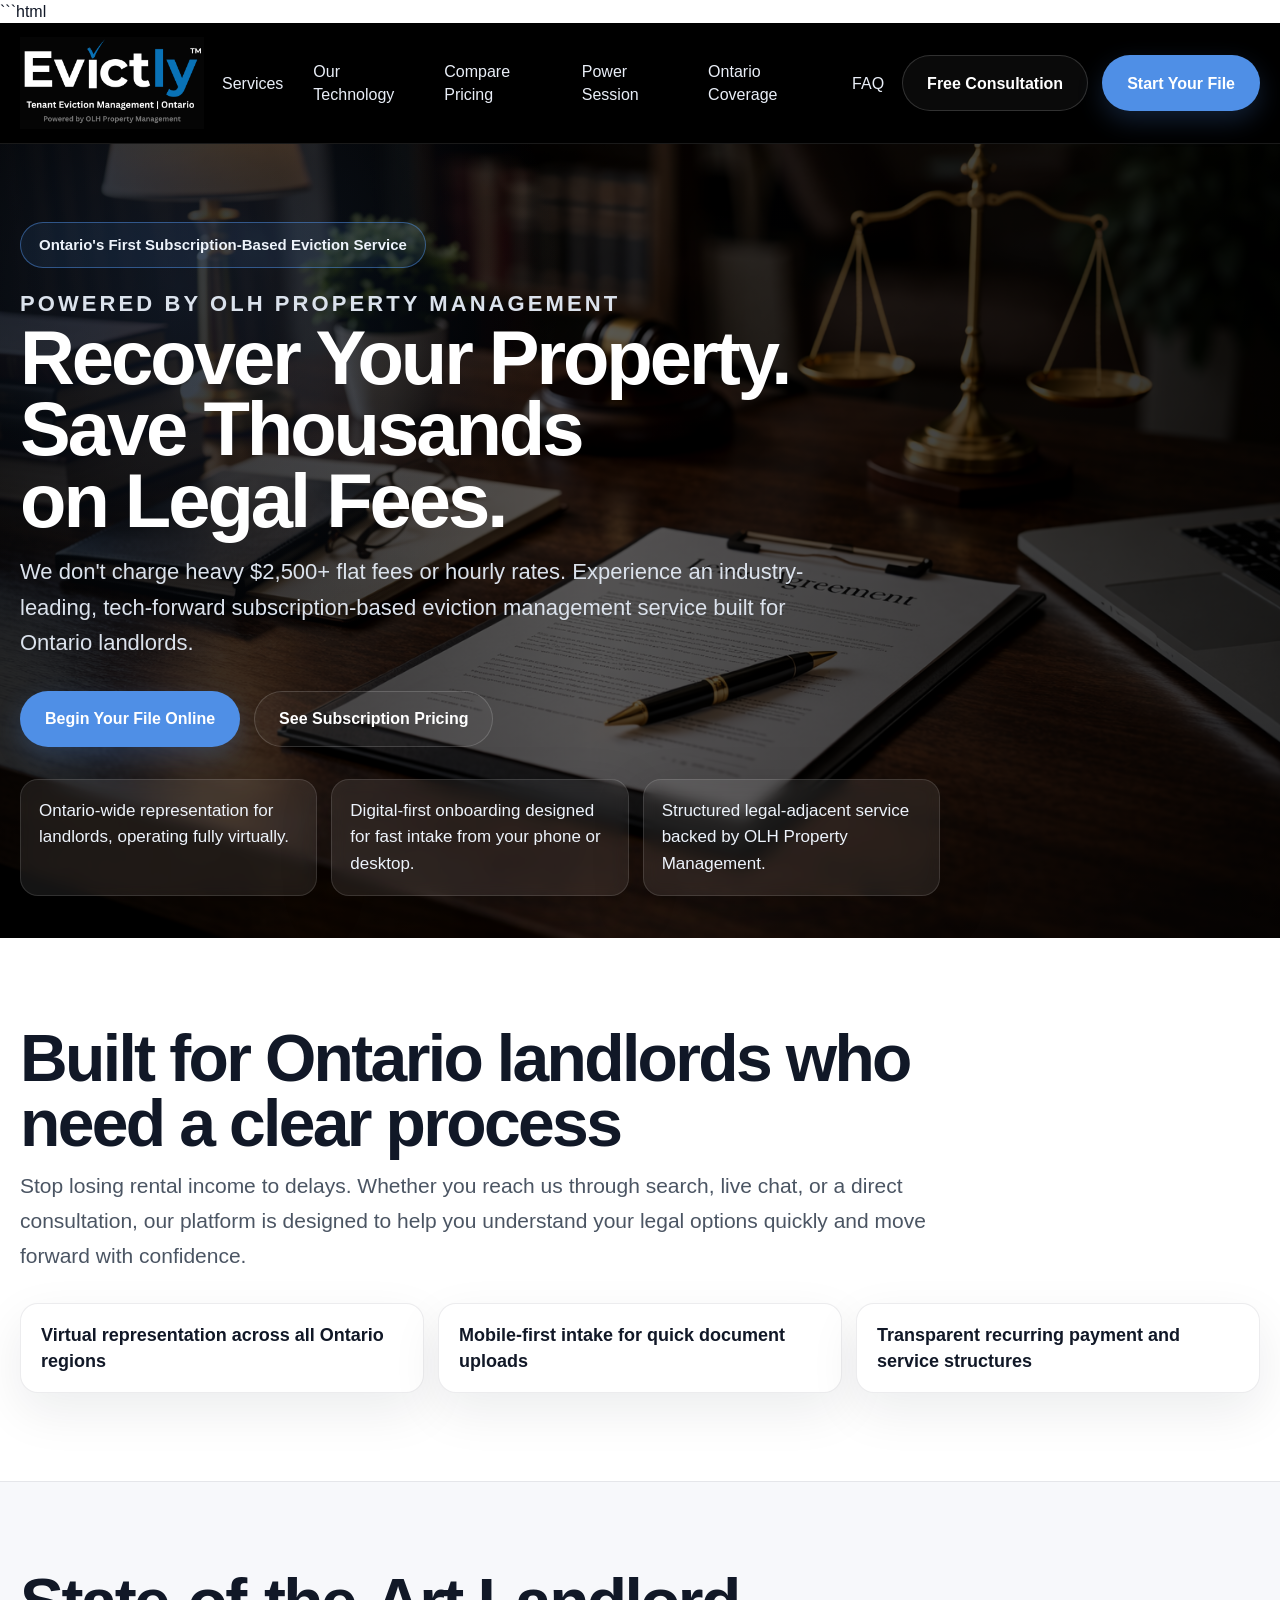
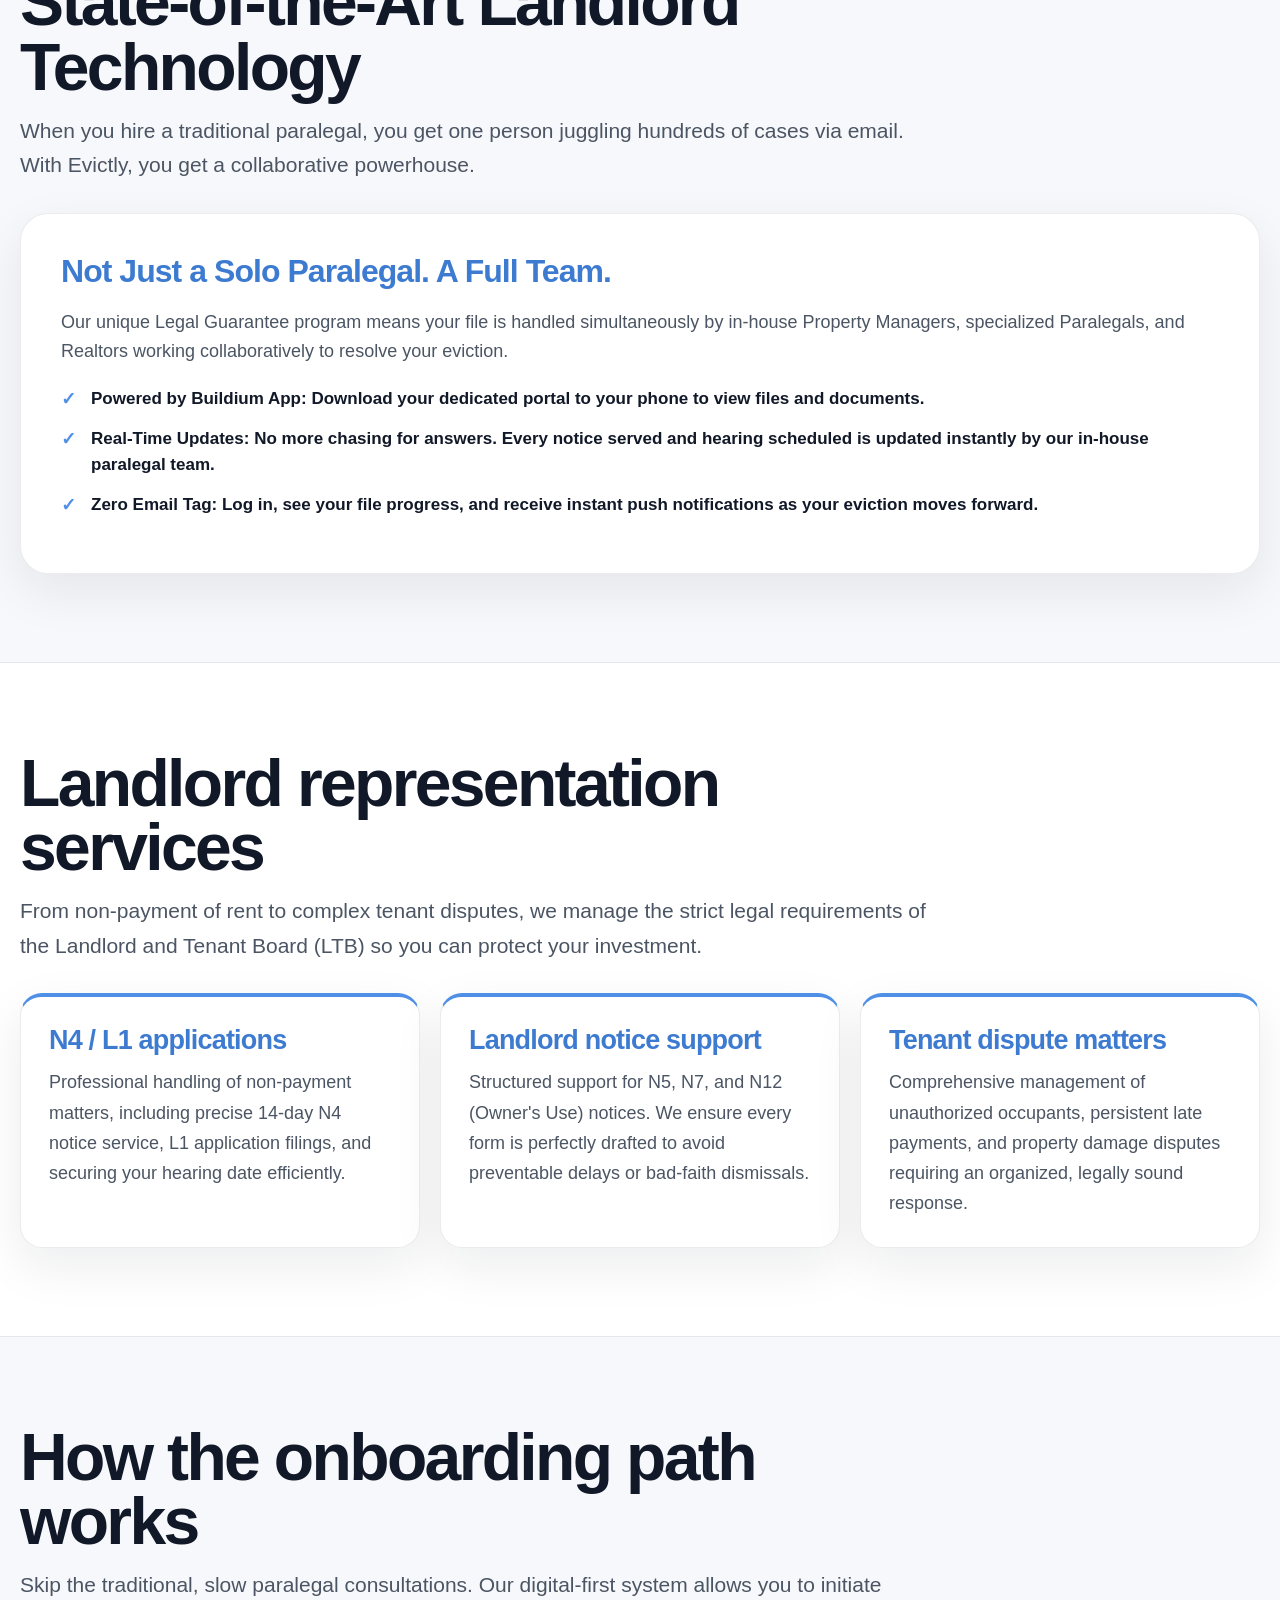
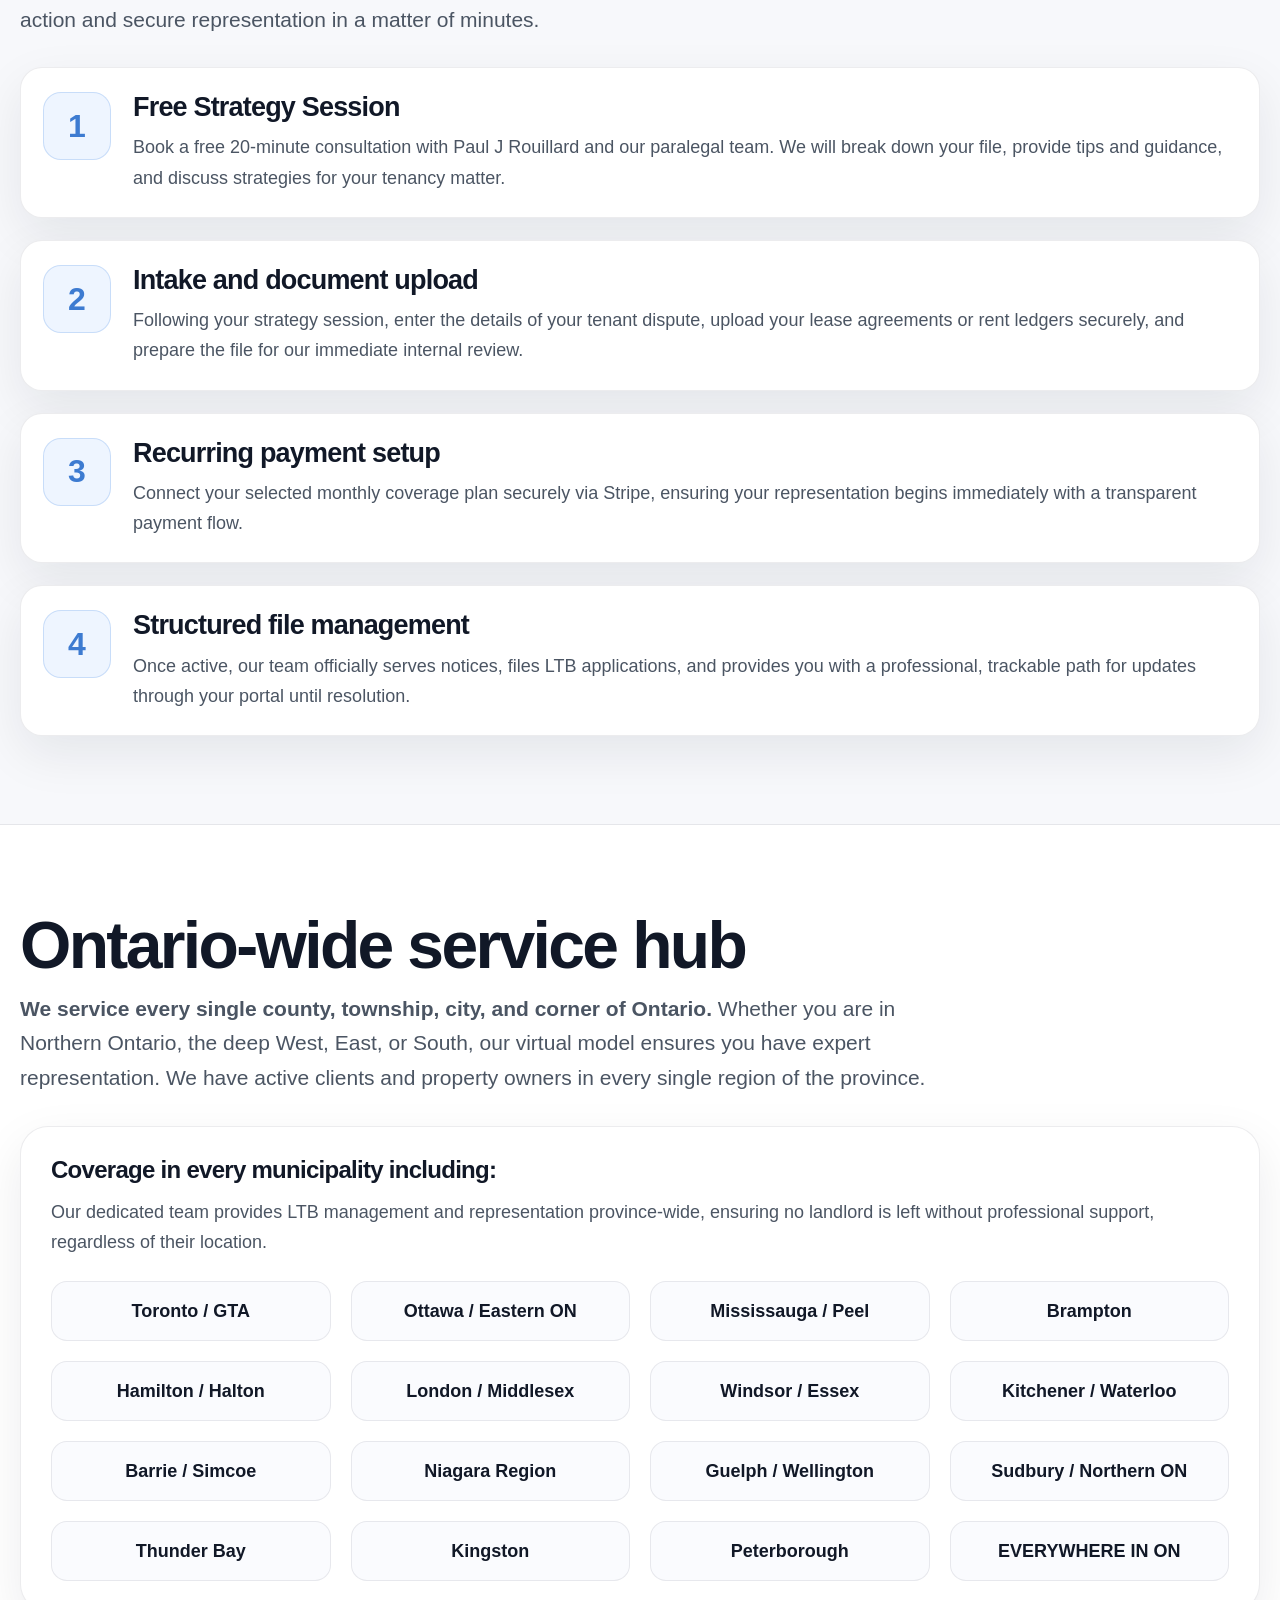
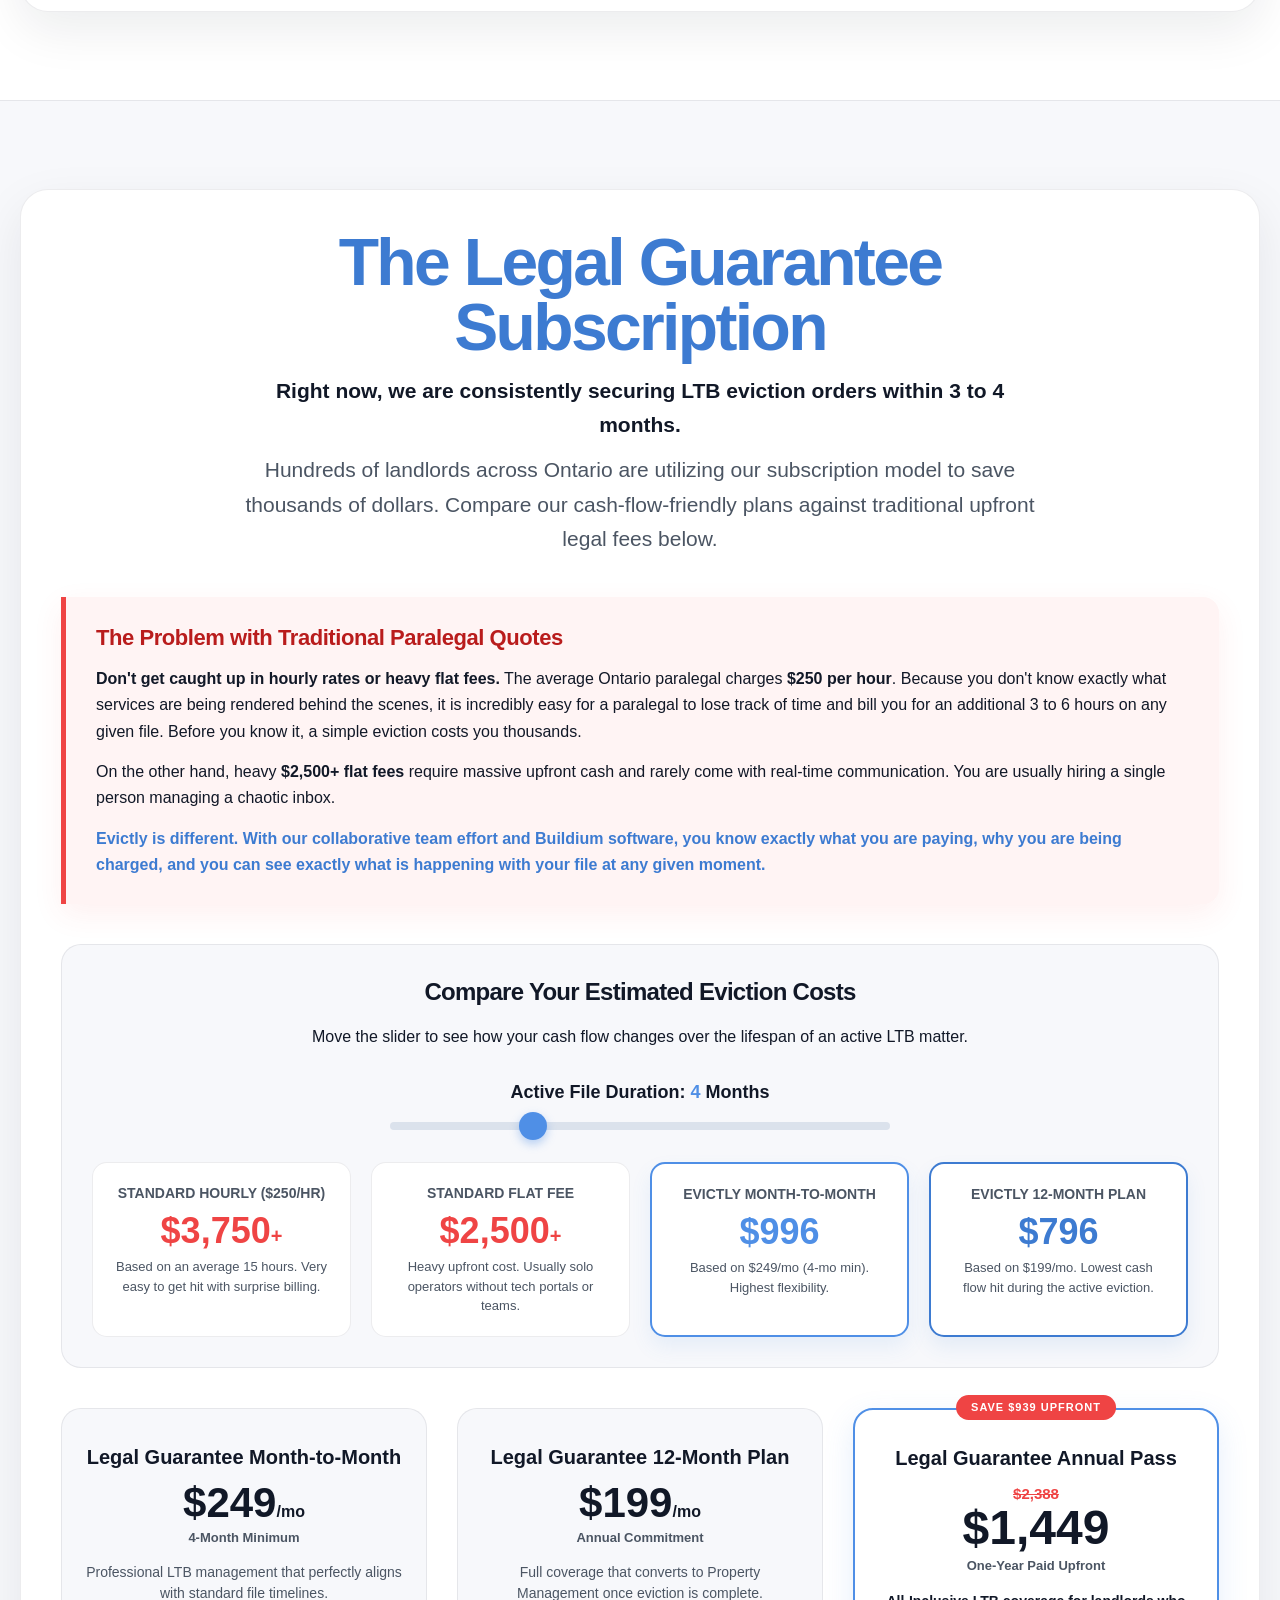
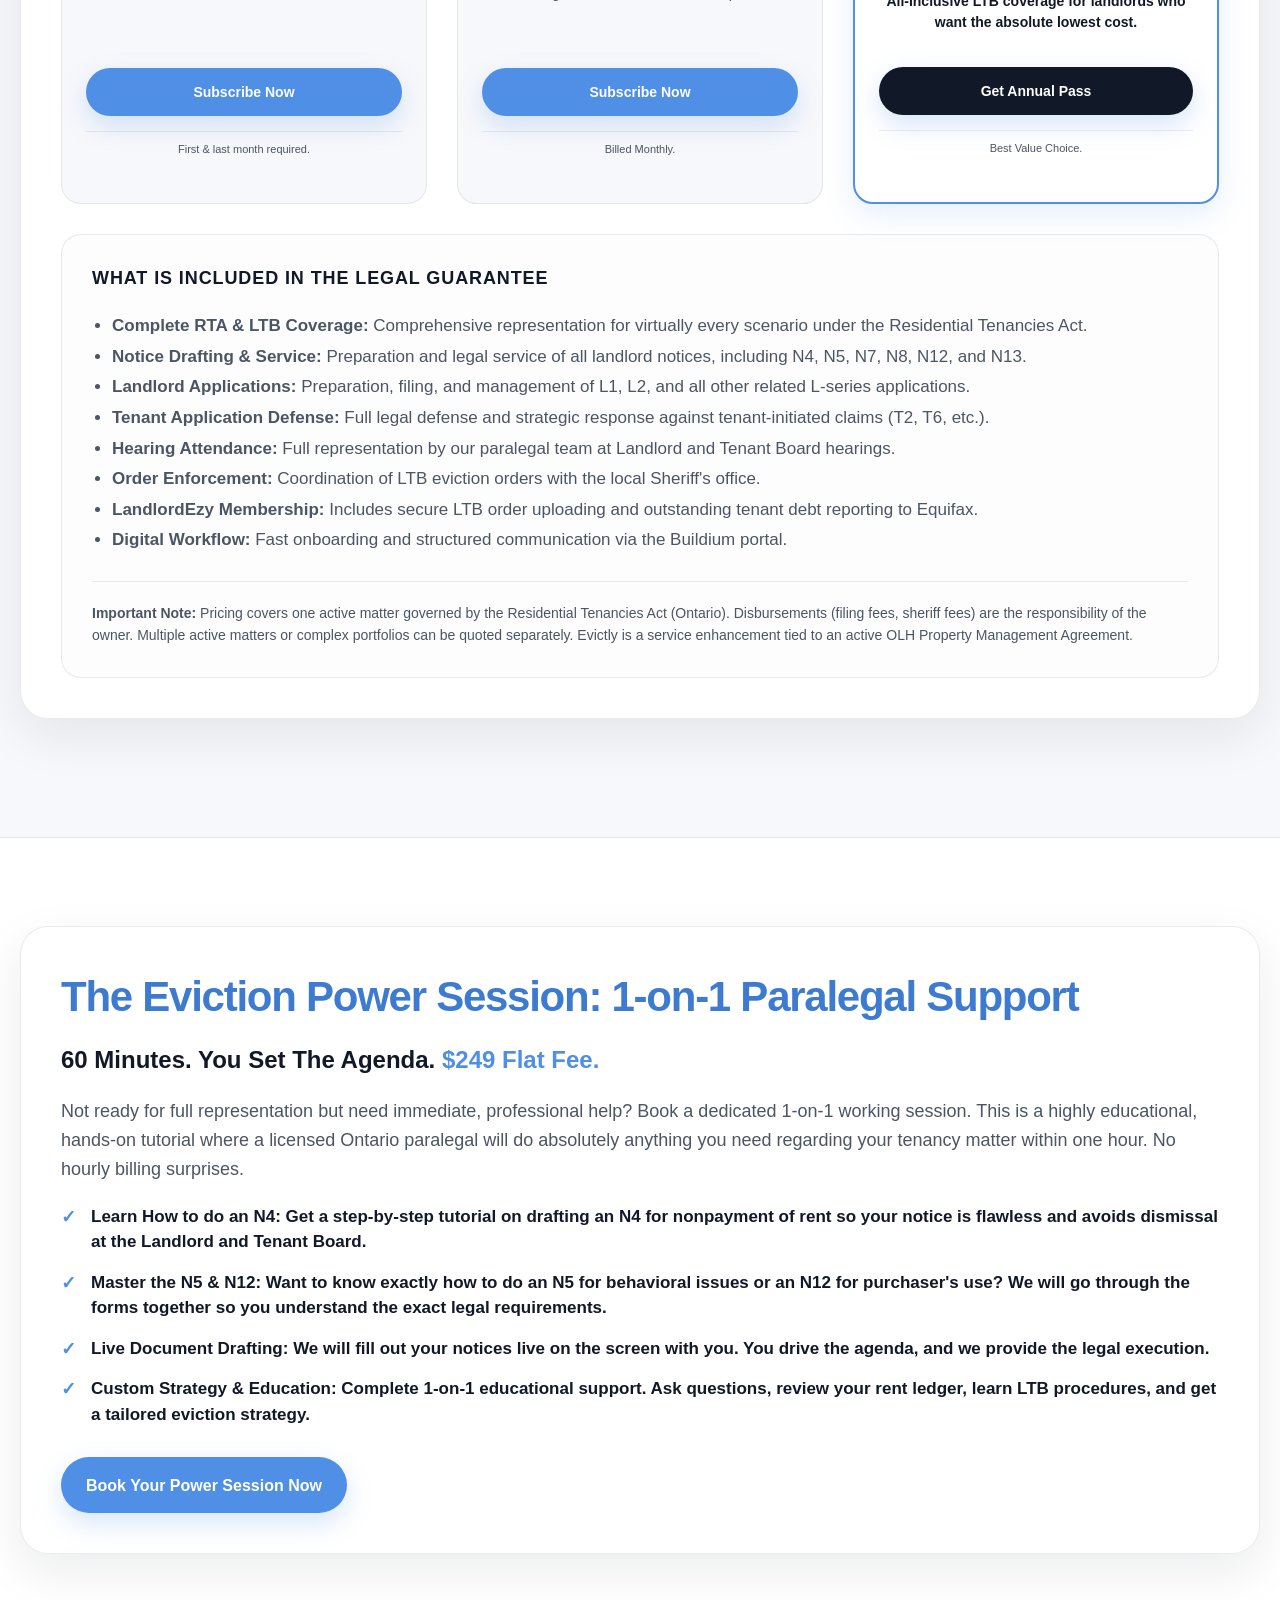
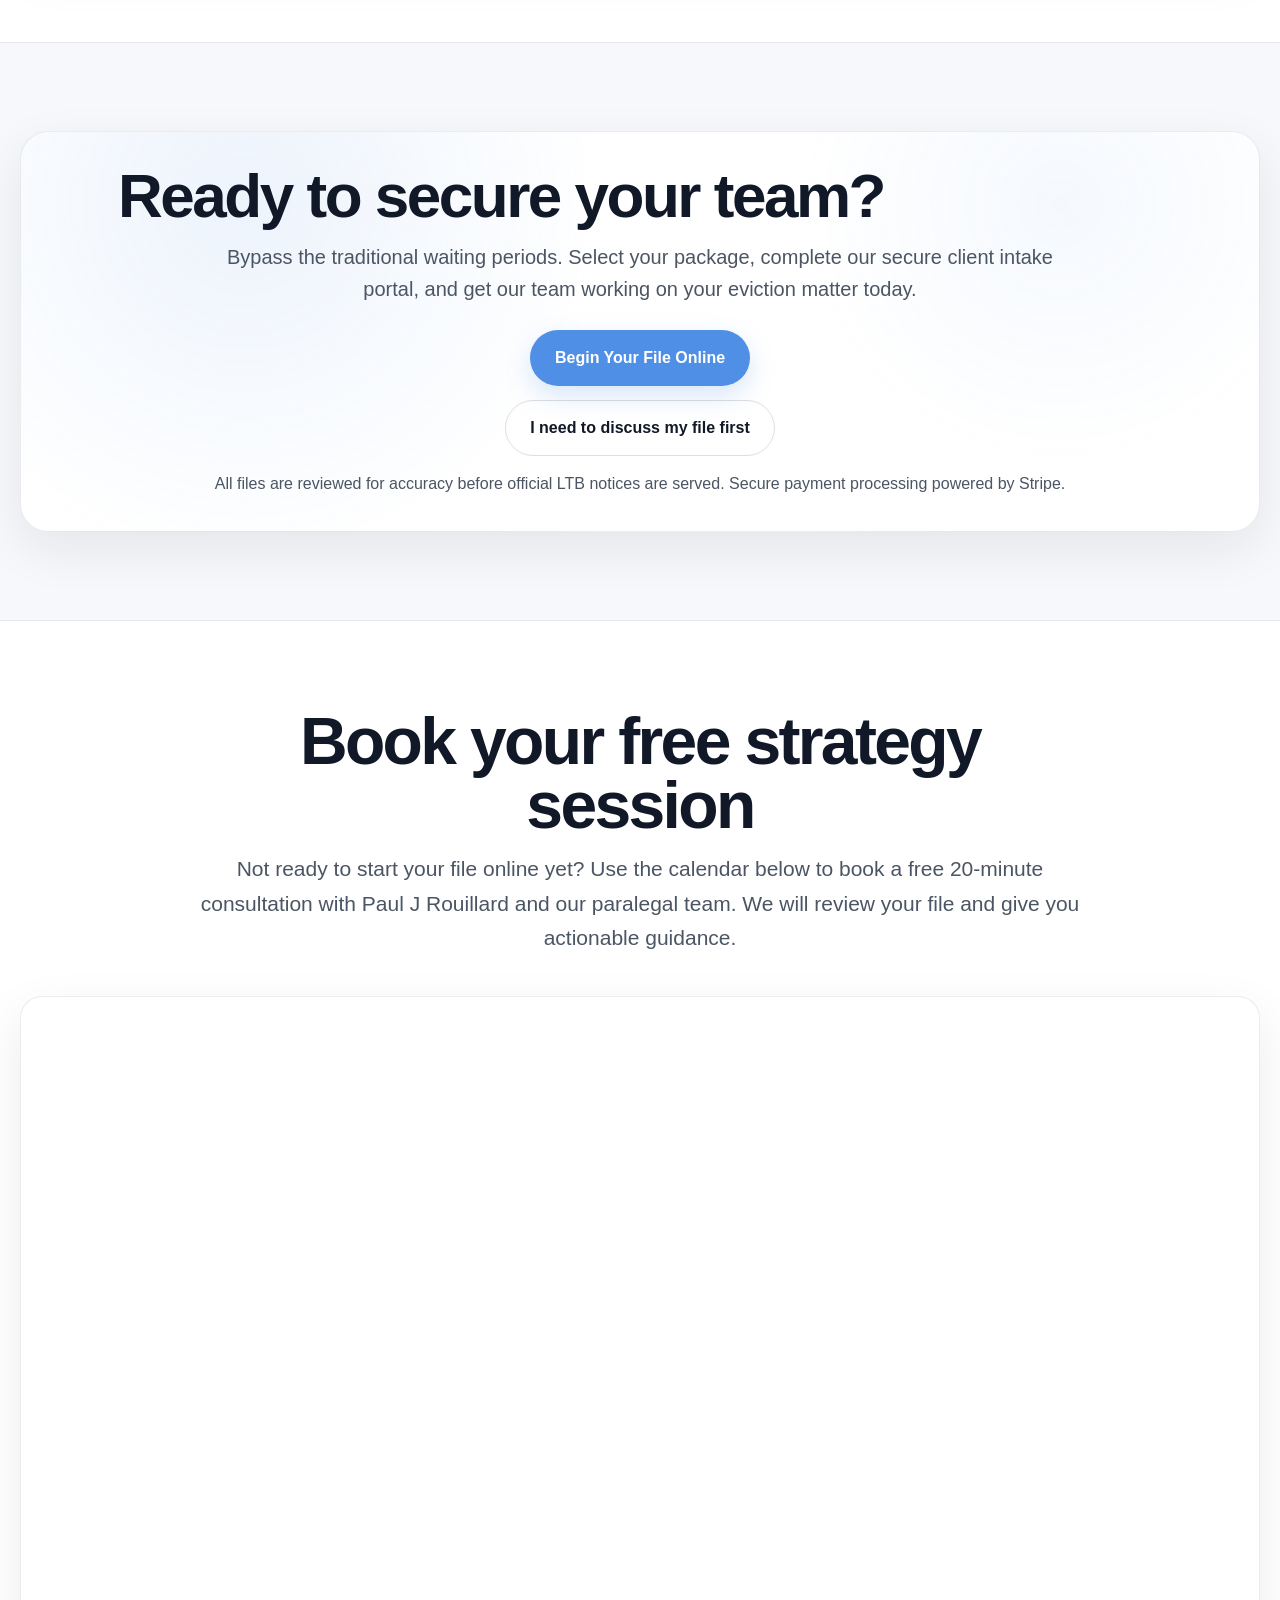
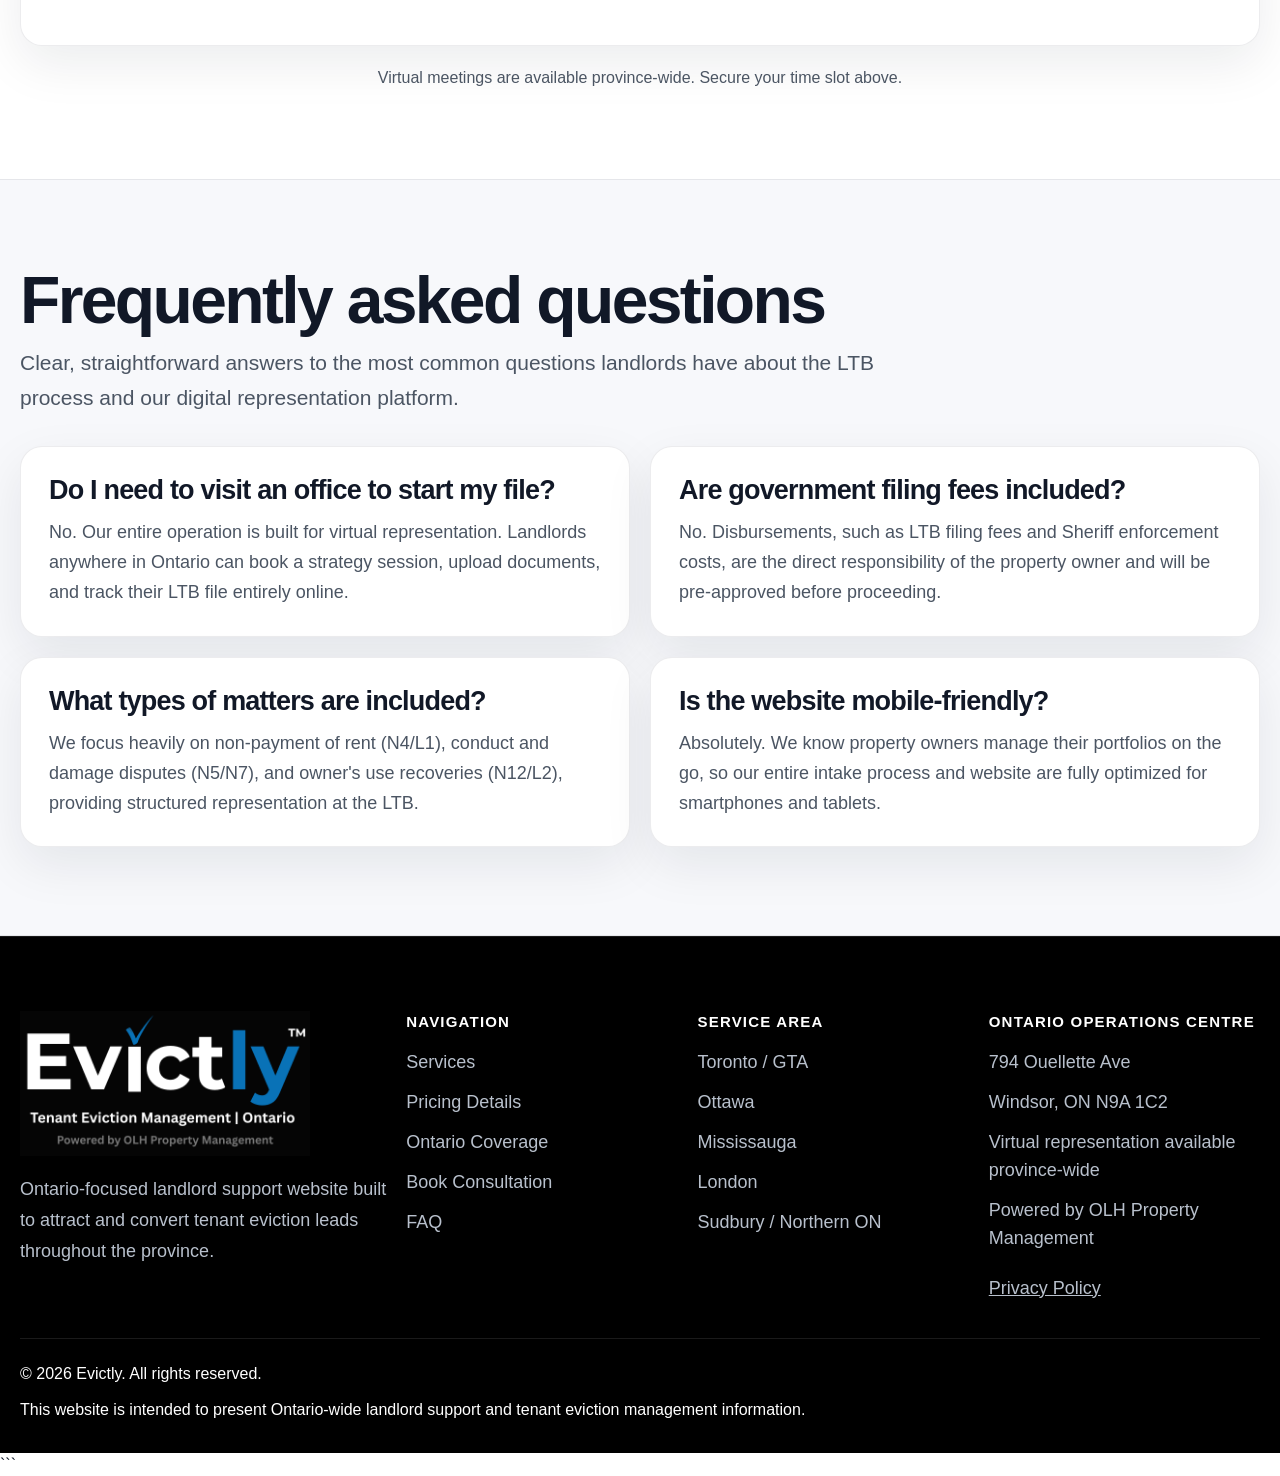
==== index.html @ 35a5b4f1 "home" ====
```html
<!DOCTYPE html>
<html lang="en-CA">
<head>
  <meta charset="UTF-8" />
  <meta name="viewport" content="width=device-width, initial-scale=1.0" />
  <title>Evictly - Ontario's First Subscription-Based Eviction Service</title>
  <meta name="description" content="Professional Ontario-wide landlord support for tenant evictions. Experience the industry's first subscription-based eviction management service and 1-on-1 paralegal tutorials." />
  <meta name="keywords" content="how to do an N4, how to do an N5, how to do an N12, nonpayment of rent, LTB form tutorial, paralegal education, Ontario tenant eviction management, landlord support, N4 notice, Landlord and Tenant Board" />
  <meta name="robots" content="index, follow" />
  <meta name="author" content="Evictly" />
  <meta name="theme-color" content="#050505" />
  <meta name="format-detection" content="telephone=no" />

  <link rel="canonical" href="https://evictly.ca/" />
  <link rel="icon" type="image/png" href="images/evictly-tenant-eviction-services-ontario-logo.png" />

  <meta property="og:title" content="Evictly - Tenant Eviction Services Across Ontario" />
  <meta property="og:description" content="Structured tenant eviction management, LTB form tutorials, and landlord support across Ontario." />
  <meta property="og:type" content="website" />
  <meta property="og:url" content="https://evictly.ca/" />
  <meta property="og:image" content="https://evictly.ca/images/ontario-tenant-eviction-consultation.png" />

  <style>
    /* =======================================================
       ROOT VARIABLES
    ======================================================= */
    :root {
      --black: #050505;
      --black-soft: #0b0f15;
      --white: #ffffff;
      --white-soft: #f7f8fb;
      --white-card: #ffffff;
      --text-dark: #111827;
      --text-med: #4b5563;
      --text-light: #b8c0cc;
      --line-light: rgba(17, 24, 39, 0.08);
      --line-dark: rgba(255, 255, 255, 0.10);
      --line-dark-strong: rgba(255, 255, 255, 0.16);
      --blue: #4f8fe6;
      --blue-dark: #3d7bd1;
      --blue-soft: #eef5ff;
      --max-width: 1240px;
      --radius: 22px;
      --shadow-soft: 0 18px 50px rgba(17, 24, 39, 0.08);
      --shadow-hero: 0 18px 50px rgba(0, 0, 0, 0.24);
    }

    /* =======================================================
       RESET / GLOBAL
    ======================================================= */
    * { box-sizing: border-box; }
    html { scroll-behavior: smooth; }
    body {
      margin: 0; background: var(--white); color: var(--text-dark);
      font-family: -apple-system, BlinkMacSystemFont, "Segoe UI", Roboto, Helvetica, Arial, sans-serif;
      line-height: 1.45; -webkit-font-smoothing: antialiased; text-rendering: optimizeLegibility;
    }
    img { display: block; max-width: 100%; }
    a { color: inherit; text-decoration: none; }
    button, input, textarea, select { font: inherit; }

    .container { width: min(100% - 32px, var(--max-width)); margin: 0 auto; }
    .section { padding: 88px 0; }
    .section-light { background: var(--white); }
    .section-soft {
      background: var(--white-soft);
      border-top: 1px solid var(--line-light);
      border-bottom: 1px solid var(--line-light);
    }

    .section-heading { max-width: 920px; margin-bottom: 30px; }
    .section-heading h2 {
      margin: 0 0 14px; color: var(--text-dark);
      font-size: clamp(36px, 5.2vw, 66px); line-height: 0.98; letter-spacing: -0.04em;
    }
    .section-heading p {
      margin: 0; color: var(--text-med);
      font-size: clamp(18px, 2.2vw, 21px); line-height: 1.65;
    }

    /* =======================================================
       BUTTONS
    ======================================================= */
    .btn {
      display: inline-flex; align-items: center; justify-content: center;
      min-height: 56px; padding: 0 24px; border-radius: 999px; border: 1px solid transparent;
      font-size: 16px; font-weight: 800; cursor: pointer; transition: 0.2s ease;
      white-space: nowrap; text-align: center;
    }
    .btn:hover { transform: translateY(-1px); }
    .btn-primary { background: var(--blue); color: var(--white); box-shadow: 0 10px 26px rgba(79, 143, 230, 0.22); }
    .btn-primary:hover { background: var(--blue-dark); }
    .btn-secondary { background: transparent; border-color: rgba(17, 24, 39, 0.14); color: var(--text-dark); }
    .btn-secondary:hover { background: rgba(17, 24, 39, 0.03); border-color: rgba(17, 24, 39, 0.22); }
    .btn-secondary-dark { background: rgba(255, 255, 255, 0.04); border-color: var(--line-dark-strong); color: var(--white); }
    .btn-secondary-dark:hover { background: rgba(255, 255, 255, 0.08); border-color: rgba(255, 255, 255, 0.25); }

    /* =======================================================
       HEADER
    ======================================================= */
    .site-header {
      position: sticky; top: 0; z-index: 1000;
      background: #000000; border-bottom: 1px solid var(--line-dark);
    }
    .header-inner { min-height: 120px; display: flex; align-items: center; justify-content: space-between; gap: 18px; }
    .brand { display: flex; align-items: center; flex-shrink: 0; min-width: 0; }
    .brand img { width: auto; height: 92px; object-fit: contain; }
    .desktop-nav { display: none; align-items: center; gap: 30px; }
    .desktop-nav a { color: #e9eef7; font-size: 16px; font-weight: 500; transition: color 0.2s ease; }
    .desktop-nav a:hover { color: var(--blue); }
    .header-actions { display: none; align-items: center; gap: 14px; flex-shrink: 0; }
    .menu-toggle {
      appearance: none; width: 48px; height: 48px; border-radius: 14px;
      border: 1px solid var(--line-dark-strong); background: transparent; color: var(--white);
      font-size: 24px; display: inline-flex; align-items: center; justify-content: center;
      cursor: pointer; flex-shrink: 0;
    }
    .mobile-menu { display: none; padding: 0 0 18px; border-top: 1px solid var(--line-dark); }
    .mobile-menu.open { display: block; }
    .mobile-links { display: grid; gap: 6px; padding-top: 16px; }
    .mobile-links a { padding: 10px 2px; color: var(--text-light); font-size: 16px; }
    .mobile-actions { display: grid; gap: 12px; margin-top: 14px; }

    /* =======================================================
       HERO SECTION
    ======================================================= */
    .hero {
      position: relative; min-height: calc(88svh - 120px); display: flex; align-items: center;
      background:
        linear-gradient(90deg, rgba(0,0,0,0.85) 0%, rgba(0,0,0,0.65) 46%, rgba(0,0,0,0.80) 100%),
        url("images/ontario-tenant-eviction-consultation.png") center center / cover no-repeat;
      overflow: hidden;
    }
    .hero::before {
      content: ""; position: absolute; inset: 0;
      background: radial-gradient(circle at 14% 18%, rgba(79, 143, 230, 0.14), transparent 30%);
      pointer-events: none;
    }
    .hero-inner { position: relative; z-index: 2; width: 100%; padding: 78px 0 42px; }
    .hero-copy { max-width: 920px; }
    .hero-kicker {
      display: inline-flex; align-items: center; min-height: 46px; padding: 0 18px; border-radius: 999px;
      border: 1px solid rgba(79, 143, 230, 0.5); background: rgba(79, 143, 230, 0.1); color: #edf3fb;
      font-size: 15px; font-weight: 700; margin-bottom: 18px;
    }
    .hero-powered { margin: 0 0 16px; color: #8db9ff; font-size: 14px; font-weight: 800; text-transform: uppercase; letter-spacing: 0.14em; }
    .hero h1 { margin: 0 0 18px; max-width: 900px; color: var(--white); font-size: clamp(40px, 6.5vw, 76px); line-height: 0.94; letter-spacing: -0.04em; text-wrap: balance; }
    .hero p { margin: 0; max-width: 790px; color: #dbe2ec; font-size: clamp(19px, 2.3vw, 22px); line-height: 1.62; }
    .hero-actions { display: flex; flex-direction: row; flex-wrap: wrap; gap: 14px; margin-top: 30px; max-width: 600px; }
    .hero-highlights { display: grid; gap: 14px; margin-top: 32px; }
    .hero-highlight {
      background: rgba(255,255,255,0.08); border: 1px solid rgba(255,255,255,0.12);
      border-radius: 18px; padding: 18px; color: #edf3fb; font-size: 17px; line-height: 1.55;
      backdrop-filter: blur(8px); box-shadow: var(--shadow-hero);
    }

    /* =======================================================
       TRUST STRIP & GENERIC GRIDS
    ======================================================= */
    .trust-strip { display: grid; gap: 14px; margin-top: 10px; }
    .trust-item {
      background: var(--white-card); border: 1px solid var(--line-light); border-radius: 18px;
      padding: 18px 20px; color: var(--text-dark); font-weight: 700; font-size: 18px; box-shadow: var(--shadow-soft);
    }
    .grid-3, .grid-2, .faq-grid, .footer-grid, .coverage-grid { display: grid; gap: 20px; }
    .card {
      background: var(--white-card); border: 1px solid var(--line-light);
      border-radius: var(--radius); padding: 28px; box-shadow: var(--shadow-soft);
    }
    .card h3 { margin: 0 0 12px; color: var(--text-dark); font-size: clamp(24px, 3vw, 27px); line-height: 1.12; letter-spacing: -0.03em; }
    .card p { margin: 0; color: var(--text-med); font-size: 18px; line-height: 1.68; }
    .card-accent { border-top: 4px solid var(--blue); }
    .service-card h3 { color: var(--blue-dark); }

    /* =======================================================
       TECH & TEAM SECTION
    ======================================================= */
    .tech-box { background: var(--white-card); border: 1px solid var(--line-light); border-radius: 28px; padding: 40px; display: flex; gap: 40px; align-items: center; box-shadow: var(--shadow-soft); margin-top: 30px;}
    .tech-content { flex: 1; }
    .tech-content h3 { font-size: 32px; margin-top: 0; margin-bottom: 15px; color: var(--blue-dark); letter-spacing: -0.03em; line-height: 1.12;}
    .tech-content p { font-size: 18px; color: var(--text-med); line-height: 1.6; margin-bottom: 20px;}
    .tech-list { list-style: none; padding: 0; margin: 0; }
    .tech-list li { position: relative; padding-left: 30px; margin-bottom: 15px; font-size: 17px; color: var(--text-dark); font-weight: 600; line-height: 1.5;}
    .tech-list li::before { content: '✓'; position: absolute; left: 0; top: 0; color: var(--blue); font-weight: 900; font-size: 18px;}

    /* =======================================================
       PROCESS STEPS
    ======================================================= */
    .steps { display: grid; gap: 22px; }
    .step {
      display: grid; grid-template-columns: 72px 1fr; gap: 18px; align-items: start;
      padding: 24px 22px; border-radius: 22px; background: var(--white-card);
      border: 1px solid var(--line-light); box-shadow: var(--shadow-soft);
    }
    .step-num {
      width: 68px; height: 68px; border-radius: 18px; display: flex; align-items: center;
      justify-content: center; font-size: 32px; font-weight: 800; color: var(--blue-dark);
      background: var(--blue-soft); border: 1px solid rgba(79, 143, 230, 0.24);
    }
    .step h3 { margin: 0 0 10px; color: var(--text-dark); font-size: clamp(24px, 3vw, 27px); line-height: 1.12; letter-spacing: -0.03em; }
    .step p { margin: 0; color: var(--text-med); font-size: 18px; line-height: 1.68; }

    /* =======================================================
       COVERAGE SECTION
    ======================================================= */
    .coverage-card {
      background: var(--white-card); border: 1px solid var(--line-light);
      border-radius: 28px; padding: 30px; box-shadow: var(--shadow-soft);
    }
    .coverage-card h3 { margin: 0 0 14px; color: var(--text-dark); font-size: 24px; line-height: 1.1; letter-spacing: -0.03em; }
    .coverage-card p { margin: 0 0 24px; color: var(--text-med); font-size: 18px; line-height: 1.68; }
    .coverage-grid { grid-template-columns: repeat(2, minmax(0, 1fr)); }
    .coverage-chip {
      min-height: 60px; display: flex; align-items: center; justify-content: center;
      text-align: center; border-radius: 16px; border: 1px solid var(--line-light);
      background: #fafbfe; color: var(--text-dark); padding: 12px 14px; font-size: 18px; font-weight: 700;
    }

    /* =======================================================
       PRICING SECTION & SLIDER
    ======================================================= */
    .pricing-container { background: var(--white-card); border: 1px solid var(--line-light); border-radius: 28px; padding: 40px; box-shadow: var(--shadow-soft); margin-bottom: 30px;}
    .pricing-header { text-align: center; margin-bottom: 30px; padding-bottom: 20px;}
    .pricing-header h3 { font-size: 36px; color: var(--blue-dark); margin: 0 0 15px 0; letter-spacing: -0.04em;}
    .pricing-header p { font-size: 18px; color: var(--text-med); margin: 0; max-width: 800px; margin: 0 auto; line-height: 1.65;}
    
    /* ALERT BOX FOR HOURLY WARNING */
    .alert-box { background: #fff4f4; border-left: 5px solid #ef4444; padding: 25px 30px; border-radius: 0 16px 16px 0; margin-bottom: 40px; text-align: left; box-shadow: 0 10px 30px rgba(239, 68, 68, 0.08); }
    .alert-box h4 { margin: 0 0 12px; color: #b91c1c; font-size: 22px; font-weight: 800; letter-spacing: -0.02em; }
    .alert-box p { margin: 0 0 14px; color: #111827; font-size: 16px; line-height: 1.65; }
    .alert-box p:last-child { margin: 0; }

    .calculator-box { background: var(--white-soft); border: 1px solid var(--line-light); border-radius: 20px; padding: 30px; margin-bottom: 40px; text-align: center; }
    .calculator-box h4 { margin: 0 0 10px; font-size: 24px; color: var(--text-dark); letter-spacing: -0.03em;}
    .slider-container { margin: 30px 0; }
    input[type=range] { -webkit-appearance: none; width: 100%; max-width: 500px; background: transparent; }
    input[type=range]::-webkit-slider-thumb { -webkit-appearance: none; height: 28px; width: 28px; border-radius: 50%; background: var(--blue); cursor: pointer; margin-top: -10px; box-shadow: 0 4px 10px rgba(79, 143, 230, 0.4); }
    input[type=range]::-webkit-slider-runnable-track { width: 100%; height: 8px; cursor: pointer; background: #dbe2ec; border-radius: 5px; }
    
    .calc-results { display: grid; grid-template-columns: repeat(auto-fit, minmax(200px, 1fr)); gap: 20px; margin-top: 25px; }
    .calc-card { background: var(--white); border: 1px solid var(--line-light); border-radius: 15px; padding: 20px; }
    .calc-card.highlight { border: 2px solid var(--blue); box-shadow: 0 10px 20px rgba(79, 143, 230, 0.1); }
    .calc-card.highlight-dark { border: 2px solid var(--blue-dark); box-shadow: 0 10px 20px rgba(61, 123, 209, 0.1); }
    .calc-card .title { font-size: 14px; font-weight: 800; text-transform: uppercase; color: var(--text-med); margin-bottom: 10px; }
    .calc-card .price { font-size: 36px; font-weight: 900; color: var(--text-dark); line-height: 1; }
    .calc-card .subtext { font-size: 13px; color: var(--text-med); margin-top: 8px; line-height: 1.5; }

    .pricing-options { display: grid; grid-template-columns: repeat(auto-fit, minmax(300px, 1fr)); gap: 30px; margin-bottom: 30px;}
    .price-box { background: var(--white-soft); border: 1px solid rgba(17, 24, 39, 0.08); border-radius: 20px; padding: 34px 24px; text-align: center; position: relative; display: flex; flex-direction: column; justify-content: space-between;}
    .price-box.featured { border: 2px solid var(--blue); background: var(--white); box-shadow: 0 10px 30px rgba(79, 143, 230, 0.15);}
    .price-badge { position: absolute; top: -15px; left: 50%; transform: translateX(-50%); background: var(--blue); color: white; padding: 5px 15px; border-radius: 20px; font-size: 11px; font-weight: 800; text-transform: uppercase; letter-spacing: 1px; white-space: nowrap;}
    
    .pricing-features { padding: 30px; background: #fdfdfe; border-radius: 20px; border: 1px solid var(--line-light); }
    .pricing-features h4 { margin: 0 0 20px 0; font-size: 18px; color: var(--text-dark); text-transform: uppercase; letter-spacing: 0.05em; }
    .pricing-list { margin: 0; padding-left: 20px; color: var(--text-med); font-size: 17px; line-height: 1.8; }
    .pricing-list li { margin-bottom: 10px; }

    /* =======================================================
       CTA / HUBSPOT EMBED
    ======================================================= */
    .cta-panel {
      background:
        radial-gradient(circle at 18% 18%, rgba(79,143,230,0.10), transparent 34%),
        radial-gradient(circle at 84% 18%, rgba(79,143,230,0.06), transparent 24%),
        var(--white-card);
      border: 1px solid var(--line-light); border-radius: 28px; padding: 34px 30px; box-shadow: var(--shadow-soft);
    }
    .cta-panel h2 { margin: 0 0 14px; max-width: 900px; color: var(--text-dark); font-size: clamp(36px, 5vw, 62px); line-height: 0.98; letter-spacing: -0.04em; }
    .cta-panel p { margin: 0 0 24px; max-width: 860px; color: var(--text-med); font-size: 20px; line-height: 1.62; }
    .cta-actions { display: flex; flex-direction: column; gap: 14px; max-width: 490px; }
    .small-note { margin-top: 16px; color: var(--text-med); font-size: 16px; line-height: 1.55; }
    
    .meetings-iframe-container { width: 100%; min-height: 650px; border-radius: var(--radius); overflow: hidden; background: var(--white); box-shadow: var(--shadow-soft); border: 1px solid var(--line-light); }

    /* =======================================================
       FOOTER
    ======================================================= */
    .site-footer {
      background: #000000; border-top: 1px solid var(--line-dark);
      padding: 74px 0 30px; color: var(--white);
    }
    .footer-brand-logo { width: min(100%, 290px); height: auto; object-fit: contain; margin-bottom: 18px; }
    .footer-copy { color: var(--text-light); font-size: 18px; line-height: 1.7; max-width: 440px; }
    .footer-title { margin: 0 0 16px; font-size: 15px; font-weight: 900; color: var(--white); text-transform: uppercase; letter-spacing: 0.08em; }
    .footer-links, .footer-meta { display: grid; gap: 12px; }
    .footer-links a, .footer-meta div, .footer-meta a { color: var(--text-light); font-size: 18px; line-height: 1.55; }
    .footer-bottom {
      margin-top: 36px; padding-top: 22px; border-top: 1px solid var(--line-dark);
      display: flex; flex-direction: column; gap: 10px; color: var(--muted-2);
      font-size: 16px; line-height: 1.6;
    }

    /* =======================================================
       RESPONSIVE
    ======================================================= */
    @media (min-width: 768px) {
      .hero-actions, .cta-actions { flex-direction: row; flex-wrap: wrap; }
      .hero-highlights { grid-template-columns: repeat(3, minmax(0, 1fr)); }
      .trust-strip { grid-template-columns: repeat(3, minmax(0, 1fr)); }
      .grid-3 { grid-template-columns: repeat(3, minmax(0, 1fr)); }
      .grid-2, .faq-grid { grid-template-columns: repeat(2, minmax(0, 1fr)); }
      .footer-grid { grid-template-columns: 1.35fr 1fr 1fr 1fr; }
      .coverage-grid { grid-template-columns: repeat(4, minmax(0, 1fr)); }
    }
    @media (min-width: 1100px) {
      .desktop-nav, .header-actions { display: flex; }
      .menu-toggle { display: none; }
      .pricing-options { grid-template-columns: repeat(3, minmax(0, 1fr)); }
    }
    @media (max-width: 1099px) {
      .header-inner { min-height: 104px; }
      .brand img { height: 76px; }
      .hero { min-height: calc(88svh - 104px); }
    }
    @media (max-width: 767px) {
      .section { padding: 68px 0; }
      .brand img { height: 68px; }
      .hero-inner { padding: 60px 0 34px; }
      .hero h1 { max-width: 100%; }
      .step { grid-template-columns: 64px 1fr; padding: 20px 18px; }
      .step-num { width: 58px; height: 58px; font-size: 28px; }
      .card, .coverage-card, .cta-panel { padding: 22px 20px; }
      .coverage-grid { grid-template-columns: 1fr; }
      .tech-box { flex-direction: column; padding: 25px; }
      .calc-results { grid-template-columns: 1fr; }
      .pricing-container { padding: 25px 20px;}
      .pricing-features { padding: 20px;}
      .alert-box { padding: 20px; border-radius: 12px; border-left-width: 4px; }
    }
  </style>

  <script type="application/ld+json">
    {
      "@context": "https://schema.org",
      "@type": "LegalService",
      "name": "Evictly",
      "url": "https://evictly.ca",
      "logo": "https://evictly.ca/images/evictly-tenant-eviction-services-ontario-logo.png",
      "image": "https://evictly.ca/images/ontario-tenant-eviction-consultation.png",
      "description": "Professional Ontario-wide landlord support for tenant evictions. Experience the industry's first subscription-based eviction management service and 1-on-1 LTB form tutorials.",
      "address": {
        "@type": "PostalAddress",
        "streetAddress": "794 Ouellette Ave",
        "addressLocality": "Windsor",
        "addressRegion": "ON",
        "postalCode": "N9A 1C2",
        "addressCountry": "CA"
      },
      "areaServed": {
        "@type": "AdministrativeArea",
        "name": "Ontario"
      },
      "parentOrganization": {
        "@type": "Organization",
        "name": "OLH Property Management",
        "url": "https://olhgroup.ca"
      }
    }
  </script>

  <script type="application/ld+json">
    {
      "@context": "https://schema.org",
      "@type": "FAQPage",
      "mainEntity": [
        {
          "@type": "Question",
          "name": "Do I need to visit an office to start my eviction file?",
          "acceptedAnswer": {
            "@type": "Answer",
            "text": "No. Our entire operation is built for virtual representation. Landlords across Ontario can book a strategy session, upload documents, and track their LTB file entirely online."
          }
        },
        {
          "@type": "Question",
          "name": "What can I learn during the Eviction Power Session?",
          "acceptedAnswer": {
            "@type": "Answer",
            "text": "During the 1-on-1 Eviction Power Session, a licensed paralegal will teach you how to do an N4 for nonpayment of rent, how to do an N5 or N12, provide LTB form tutorials, and help you draft documents live."
          }
        },
        {
          "@type": "Question",
          "name": "What types of landlord matters do you handle?",
          "acceptedAnswer": {
            "@type": "Answer",
            "text": "The service is focused on tenant eviction management, LTB notices (N4, N5, N12), L1 applications, non-payment issues, and structured landlord support across Ontario."
          }
        },
        {
          "@type": "Question",
          "name": "Is the website mobile-friendly?",
          "acceptedAnswer": {
            "@type": "Answer",
            "text": "Yes. The intake platform is built mobile-first because many landlords browse and start service from their phones while on the go."
          }
        }
      ]
    }
  </script>
</head>
<body>

  <header class="site-header">
    <div class="container">
      <div class="header-inner">
        <a class="brand" href="#top" aria-label="Evictly home">
          <img
            src="images/evictly-tenant-eviction-services-ontario-logo.png"
            alt="Evictly Tenant Eviction Management Ontario logo"
            title="Evictly Tenant Eviction Management Ontario"
          />
        </a>

        <nav class="desktop-nav" aria-label="Primary navigation">
          <a href="#services">Services</a>
          <a href="#technology">Our Technology</a>
          <a href="#pricing">Compare Pricing</a>
          <a href="#power-session">Power Session</a>
          <a href="#coverage">Ontario Coverage</a>
          <a href="#faq">FAQ</a>
        </nav>

        <div class="header-actions">
          <a class="btn btn-secondary-dark" href="#book-strategy">Free Consultation</a>
          <a class="btn btn-primary" href="#start-file">Start Your File</a>
        </div>

        <button
          class="menu-toggle"
          id="menuToggle"
          aria-label="Open mobile menu"
          aria-expanded="false"
          aria-controls="mobileMenu"
        >
          ☰
        </button>
      </div>

      <div class="mobile-menu" id="mobileMenu">
        <div class="mobile-links">
          <a href="#services">Services</a>
          <a href="#technology">Our Technology</a>
          <a href="#pricing">Compare Pricing</a>
          <a href="#power-session">Power Session</a>
          <a href="#coverage">Ontario Coverage</a>
          <a href="#faq">FAQ</a>
          <a href="#book-strategy">Free Consultation</a>
        </div>
        <div class="mobile-actions">
          <a class="btn btn-secondary-dark" href="#book-strategy">Free Consultation</a>
          <a class="btn btn-primary" href="#start-file">Start Your File</a>
        </div>
      </div>
    </div>
  </header>

  <main id="top">

    <section class="hero">
      <div class="container">
        <div class="hero-inner">
          <div class="hero-copy">
            <div class="hero-kicker">Ontario's First Subscription-Based Eviction Service</div>
            <p class="hero-powered">Powered by OLH Property Management</p>
            <h1>Recover Your Property. Save Thousands on Legal Fees.</h1>
            <p>
              We don't charge heavy $2,500+ flat fees or hourly rates. Experience an industry-leading, tech-forward subscription-based eviction management service built for Ontario landlords.
            </p>
            <div class="hero-actions">
              <a class="btn btn-primary" href="#start-file">Begin Your File Online</a>
              <a class="btn btn-secondary-dark" href="#pricing">See Subscription Pricing</a>
            </div>
            <div class="hero-highlights">
              <div class="hero-highlight">
                Ontario-wide representation for landlords, operating fully virtually.
              </div>
              <div class="hero-highlight">
                Digital-first onboarding designed for fast intake from your phone or desktop.
              </div>
              <div class="hero-highlight">
                Structured legal-adjacent service backed by OLH Property Management.
              </div>
            </div>
          </div>
        </div>
      </div>
    </section>

    <section class="section section-light">
      <div class="container">
        <div class="section-heading">
          <h2>Built for Ontario landlords who need a clear process</h2>
          <p>
            Stop losing rental income to delays. Whether you reach us through search, live chat, or a direct consultation, our platform is designed to help you understand your legal options quickly and move forward with confidence.
          </p>
        </div>
        <div class="trust-strip">
          <div class="trust-item">Virtual representation across all Ontario regions</div>
          <div class="trust-item">Mobile-first intake for quick document uploads</div>
          <div class="trust-item">Transparent recurring payment and service structures</div>
        </div>
      </div>
    </section>

    <section class="section section-soft" id="technology">
      <div class="container">
        <div class="section-heading">
          <h2>State-of-the-Art Landlord Technology</h2>
          <p>
            When you hire a traditional paralegal, you get one person juggling hundreds of cases via email. With Evictly, you get a collaborative powerhouse.
          </p>
        </div>
        <div class="tech-box">
          <div class="tech-content">
            <h3>Not Just a Solo Paralegal. A Full Team.</h3>
            <p>Our unique Legal Guarantee program means your file is handled simultaneously by in-house Property Managers, specialized Paralegals, and Realtors working collaboratively to resolve your eviction.</p>
            <ul class="tech-list">
              <li><strong>Powered by Buildium App:</strong> Download your dedicated portal to your phone to view files and documents.</li>
              <li><strong>Real-Time Updates:</strong> No more chasing for answers. Every notice served and hearing scheduled is updated instantly by our in-house paralegal team.</li>
              <li><strong>Zero Email Tag:</strong> Log in, see your file progress, and receive instant push notifications as your eviction moves forward.</li>
            </ul>
          </div>
        </div>
      </div>
    </section>

    <section class="section section-light" id="services">
      <div class="container">
        <div class="section-heading">
          <h2>Landlord representation services</h2>
          <p>
            From non-payment of rent to complex tenant disputes, we manage the strict legal requirements of the Landlord and Tenant Board (LTB) so you can protect your investment.
          </p>
        </div>
        <div class="grid-3">
          <div class="card card-accent service-card">
            <h3>N4 / L1 applications</h3>
            <p>
              Professional handling of non-payment matters, including precise 14-day N4 notice service, L1 application filings, and securing your hearing date efficiently.
            </p>
          </div>
          <div class="card card-accent service-card">
            <h3>Landlord notice support</h3>
            <p>
              Structured support for N5, N7, and N12 (Owner's Use) notices. We ensure every form is perfectly drafted to avoid preventable delays or bad-faith dismissals.
            </p>
          </div>
          <div class="card card-accent service-card">
            <h3>Tenant dispute matters</h3>
            <p>
              Comprehensive management of unauthorized occupants, persistent late payments, and property damage disputes requiring an organized, legally sound response.
            </p>
          </div>
        </div>
      </div>
    </section>

    <section class="section section-soft" id="process">
      <div class="container">
        <div class="section-heading">
          <h2>How the onboarding path works</h2>
          <p>
            Skip the traditional, slow paralegal consultations. Our digital-first system allows you to initiate action and secure representation in a matter of minutes.
          </p>
        </div>
        <div class="steps">
          <div class="step">
            <div class="step-num">1</div>
            <div>
              <h3>Free Strategy Session</h3>
              <p>
                Book a free 20-minute consultation with Paul J Rouillard and our paralegal team. We will break down your file, provide tips and guidance, and discuss strategies for your tenancy matter.
              </p>
            </div>
          </div>
          <div class="step">
            <div class="step-num">2</div>
            <div>
              <h3>Intake and document upload</h3>
              <p>
                Following your strategy session, enter the details of your tenant dispute, upload your lease agreements or rent ledgers securely, and prepare the file for our immediate internal review.
              </p>
            </div>
          </div>
          <div class="step">
            <div class="step-num">3</div>
            <div>
              <h3>Recurring payment setup</h3>
              <p>
                Connect your selected monthly coverage plan securely via Stripe, ensuring your representation begins immediately with a transparent payment flow.
              </p>
            </div>
          </div>
          <div class="step">
            <div class="step-num">4</div>
            <div>
              <h3>Structured file management</h3>
              <p>
                Once active, our team officially serves notices, files LTB applications, and provides you with a professional, trackable path for updates through your portal until resolution.
              </p>
            </div>
          </div>
        </div>
      </div>
    </section>

    <section class="section section-light" id="coverage">
      <div class="container">
        <div class="section-heading">
          <h2>Ontario-wide service hub</h2>
          <p>
            <strong>We service every single county, township, city, and corner of Ontario.</strong> Whether you are in Northern Ontario, the deep West, East, or South, our virtual model ensures you have expert representation. We have active clients and property owners in every single region of the province.
          </p>
        </div>
        <div class="coverage-card">
          <h3>Coverage in every municipality including:</h3>
          <p>
            Our dedicated team provides LTB management and representation province-wide, ensuring no landlord is left without professional support, regardless of their location.
          </p>
          <div class="coverage-grid">
            <div class="coverage-chip">Toronto / GTA</div>
            <div class="coverage-chip">Ottawa / Eastern ON</div>
            <div class="coverage-chip">Mississauga / Peel</div>
            <div class="coverage-chip">Brampton</div>
            <div class="coverage-chip">Hamilton / Halton</div>
            <div class="coverage-chip">London / Middlesex</div>
            <div class="coverage-chip">Windsor / Essex</div>
            <div class="coverage-chip">Kitchener / Waterloo</div>
            <div class="coverage-chip">Barrie / Simcoe</div>
            <div class="coverage-chip">Niagara Region</div>
            <div class="coverage-chip">Guelph / Wellington</div>
            <div class="coverage-chip">Sudbury / Northern ON</div>
            <div class="coverage-chip">Thunder Bay</div>
            <div class="coverage-chip">Kingston</div>
            <div class="coverage-chip">Peterborough</div>
            <div class="coverage-chip">EVERYWHERE IN ON</div>
          </div>
        </div>
      </div>
    </section>

    <section class="section section-soft" id="pricing">
      <div class="container">
        <div class="pricing-container">
          
          <div class="section-heading" style="text-align: center; margin: 0 auto 40px;">
            <h2 style="color: var(--blue-dark);">The Legal Guarantee Subscription</h2>
            <p style="max-width: 800px; margin: 0 auto; color: var(--text-dark); font-weight: 600;">
              Right now, we are consistently securing LTB eviction orders within 3 to 4 months.
            </p>
            <p style="max-width: 800px; margin: 10px auto 0;">
              Hundreds of landlords across Ontario are utilizing our subscription model to save thousands of dollars. Compare our cash-flow-friendly plans against traditional upfront legal fees below.
            </p>
          </div>

          <div class="alert-box">
            <h4>The Problem with Traditional Paralegal Quotes</h4>
            <p><strong>Don't get caught up in hourly rates or heavy flat fees.</strong> The average Ontario paralegal charges <strong>$250 per hour</strong>. Because you don't know exactly what services are being rendered behind the scenes, it is incredibly easy for a paralegal to lose track of time and bill you for an additional 3 to 6 hours on any given file. Before you know it, a simple eviction costs you thousands.</p>
            <p>On the other hand, heavy <strong>$2,500+ flat fees</strong> require massive upfront cash and rarely come with real-time communication. You are usually hiring a single person managing a chaotic inbox.</p>
            <p style="font-weight: 700; color: var(--blue-dark); margin-top: 10px;">Evictly is different. With our collaborative team effort and Buildium software, you know exactly what you are paying, why you are being charged, and you can see exactly what is happening with your file at any given moment.</p>
          </div>

          <div class="calculator-box">
            <h4>Compare Your Estimated Eviction Costs</h4>
            <p>Move the slider to see how your cash flow changes over the lifespan of an active LTB matter.</p>
            
            <div class="slider-container">
              <label style="font-weight: 700; font-size: 18px; display: block; margin-bottom: 15px;">Active File Duration: <span id="monthDisplay" style="color: var(--blue);">4</span> Months</label>
              <input type="range" min="1" max="12" value="4" id="costSlider">
            </div>

            <div class="calc-results">
              <div class="calc-card">
                <div class="title">Standard Hourly ($250/hr)</div>
                <div class="price" style="color: #ef4444;" id="calcHourly">$3,750<span style="font-size: 20px;">+</span></div>
                <div class="subtext">Based on an average 15 hours. Very easy to get hit with surprise billing.</div>
              </div>
              <div class="calc-card">
                <div class="title">Standard Flat Fee</div>
                <div class="price" style="color: #ef4444;">$2,500<span style="font-size: 20px;">+</span></div>
                <div class="subtext">Heavy upfront cost. Usually solo operators without tech portals or teams.</div>
              </div>
              <div class="calc-card highlight">
                <div class="title">Evictly Month-to-Month</div>
                <div class="price" id="calcMonthly" style="color: var(--blue);">$996</div>
                <div class="subtext">Based on $249/mo (4-mo min). Highest flexibility.</div>
              </div>
              <div class="calc-card highlight-dark">
                <div class="title">Evictly 12-Month Plan</div>
                <div class="price" id="calcAnnual" style="color: var(--blue-dark);">$796</div>
                <div class="subtext">Based on $199/mo. Lowest cash flow hit during the active eviction.</div>
              </div>
            </div>
          </div>

          <div class="pricing-options">
            
            <div class="price-box">
              <div>
                <h4 style="font-size: 20px; margin: 0 0 10px; color: var(--text-dark);">Legal Guarantee Month-to-Month</h4>
                <div style="font-size: 42px; font-weight: 900; line-height: 1; margin-bottom: 5px; color: var(--text-dark);">$249<span style="font-size: 16px;">/mo</span></div>
                <div style="font-size: 13px; color: var(--text-med); margin-bottom: 15px; font-weight: 600;">4-Month Minimum</div>
                <p style="color: var(--text-med); font-size: 14px; line-height: 1.5;">Professional LTB management that perfectly aligns with standard file timelines.</p>
              </div>
              <div style="margin-top: 20px;">
                <a href="https://buy.stripe.com/7sY4gA5NR7g32m92UHafS05" class="btn btn-primary" target="_blank" style="width: 100%; min-height: 48px; font-size: 14px; margin-bottom: 10px;">Subscribe Now</a>
                <p style="font-size: 11px; color: var(--text-med); border-top: 1px solid var(--line-light); padding-top: 10px; margin-top: 5px;">First & last month required.</p>
              </div>
            </div>

            <div class="price-box">
              <div>
                <h4 style="font-size: 20px; margin: 0 0 10px; color: var(--text-dark);">Legal Guarantee 12-Month Plan</h4>
                <div style="font-size: 42px; font-weight: 900; line-height: 1; margin-bottom: 5px; color: var(--text-dark);">$199<span style="font-size: 16px;">/mo</span></div>
                <div style="font-size: 13px; color: var(--text-med); margin-bottom: 15px; font-weight: 600;">Annual Commitment</div>
                <p style="color: var(--text-med); font-size: 14px; line-height: 1.5;">Full coverage that converts to Property Management once eviction is complete.</p>
              </div>
              <div style="margin-top: 20px;">
                <a href="https://buy.stripe.com/28EfZi1xB1VJ3qdan9afS06" class="btn btn-primary" target="_blank" style="width: 100%; min-height: 48px; font-size: 14px; margin-bottom: 10px;">Subscribe Now</a>
                <p style="font-size: 11px; color: var(--text-med); border-top: 1px solid var(--line-light); padding-top: 10px; margin-top: 5px;">Billed Monthly.</p>
              </div>
            </div>

            <div class="price-box featured">
              <div class="price-badge" style="background: #ef4444;">SAVE $939 UPFRONT</div>
              <div>
                <h4 style="font-size: 20px; margin: 0 0 10px; color: var(--text-dark);">Legal Guarantee Annual Pass</h4>
                <div style="font-size: 15px; text-decoration: line-through; color: #ef4444; font-weight: 700;">$2,388</div>
                <div style="font-size: 48px; font-weight: 900; line-height: 1; margin-bottom: 5px; color: var(--text-dark);">$1,449</div>
                <div style="font-size: 13px; color: var(--text-med); margin-bottom: 15px; font-weight: 600;">One-Year Paid Upfront</div>
                <p style="color: var(--text-dark); font-size: 14px; line-height: 1.5; font-weight: 700;">All-Inclusive LTB coverage for landlords who want the absolute lowest cost.</p>
              </div>
              <div style="margin-top: 20px;">
                <a href="https://buy.stripe.com/bJedRaforasfgcZan9afS08" class="btn btn-primary" target="_blank" style="width: 100%; min-height: 48px; font-size: 14px; margin-bottom: 10px; background: #111827;">Get Annual Pass</a>
                <p style="font-size: 11px; color: var(--text-med); border-top: 1px solid var(--line-light); padding-top: 10px; margin-top: 5px;">Best Value Choice.</p>
              </div>
            </div>

          </div>

          <div style="padding: 30px; background: #fdfdfe; border-radius: 20px; border: 1px solid var(--line-light);">
            <h4 style="margin: 0 0 20px 0; font-size: 18px; text-transform: uppercase; letter-spacing: 0.05em; color: var(--text-dark);">What is included in the Legal Guarantee</h4>
            <ul style="margin: 0; padding-left: 20px; color: var(--text-med); font-size: 17px; line-height: 1.8;">
              <li><strong>Complete RTA & LTB Coverage:</strong> Comprehensive representation for virtually every scenario under the Residential Tenancies Act.</li>
              <li><strong>Notice Drafting & Service:</strong> Preparation and legal service of all landlord notices, including N4, N5, N7, N8, N12, and N13.</li>
              <li><strong>Landlord Applications:</strong> Preparation, filing, and management of L1, L2, and all other related L-series applications.</li>
              <li><strong>Tenant Application Defense:</strong> Full legal defense and strategic response against tenant-initiated claims (T2, T6, etc.).</li>
              <li><strong>Hearing Attendance:</strong> Full representation by our paralegal team at Landlord and Tenant Board hearings.</li>
              <li><strong>Order Enforcement:</strong> Coordination of LTB eviction orders with the local Sheriff's office.</li>
              <li><strong>LandlordEzy Membership:</strong> Includes secure LTB order uploading and outstanding tenant debt reporting to Equifax.</li>
              <li><strong>Digital Workflow:</strong> Fast onboarding and structured communication via the Buildium portal.</li>
            </ul>
            <div style="margin-top: 25px; padding-top: 20px; border-top: 1px solid var(--line-light); font-size: 14px; color: var(--text-med); line-height: 1.6;">
              <strong>Important Note:</strong> Pricing covers one active matter governed by the Residential Tenancies Act (Ontario). Disbursements (filing fees, sheriff fees) are the responsibility of the owner. Multiple active matters or complex portfolios can be quoted separately. Evictly is a service enhancement tied to an active OLH Property Management Agreement.
            </div>
          </div>
        </div>
      </div>
    </section>

    <section class="section section-light" id="power-session">
      <div class="container">
        <div class="tech-box" style="margin-top: 0;">
          <div class="tech-content">
            <h2 style="color: var(--blue-dark); font-size: clamp(32px, 4vw, 42px); margin-top: 0; margin-bottom: 15px; letter-spacing: -0.03em;">The Eviction Power Session: 1-on-1 Paralegal Support</h2>
            <div style="font-size: 24px; font-weight: 800; color: var(--text-dark); margin-bottom: 20px;">60 Minutes. You Set The Agenda. <span style="color: var(--blue);">$249 Flat Fee.</span></div>
            <p>Not ready for full representation but need immediate, professional help? Book a dedicated 1-on-1 working session. This is a highly educational, hands-on tutorial where a licensed Ontario paralegal will do absolutely anything you need regarding your tenancy matter within one hour. No hourly billing surprises.</p>
            <ul class="tech-list" style="margin-bottom: 30px;">
              <li><strong>Learn How to do an N4:</strong> Get a step-by-step tutorial on drafting an N4 for nonpayment of rent so your notice is flawless and avoids dismissal at the Landlord and Tenant Board.</li>
              <li><strong>Master the N5 & N12:</strong> Want to know exactly how to do an N5 for behavioral issues or an N12 for purchaser's use? We will go through the forms together so you understand the exact legal requirements.</li>
              <li><strong>Live Document Drafting:</strong> We will fill out your notices live on the screen with you. You drive the agenda, and we provide the legal execution.</li>
              <li><strong>Custom Strategy & Education:</strong> Complete 1-on-1 educational support. Ask questions, review your rent ledger, learn LTB procedures, and get a tailored eviction strategy.</li>
            </ul>
            <a href="https://buy.stripe.com/8x24gA9037g32m9cvhafS07" class="btn btn-primary" target="_blank">Book Your Power Session Now</a>
          </div>
        </div>
      </div>
    </section>

    <section class="section section-soft" id="start-file">
      <div class="container">
        <div class="cta-panel" style="text-align: center;">
          <h2>Ready to secure your team?</h2>
          <p style="margin-left: auto; margin-right: auto;">
            Bypass the traditional waiting periods. Select your package, complete our secure client intake portal, and get our team working on your eviction matter today.
          </p>
          <div class="cta-actions" style="margin-left: auto; margin-right: auto; justify-content: center;">
            <a class="btn btn-primary" href="#pricing">Begin Your File Online</a>
            <a class="btn btn-secondary" href="#book-strategy">I need to discuss my file first</a>
          </div>
          <div class="small-note">
            All files are reviewed for accuracy before official LTB notices are served. Secure payment processing powered by Stripe.
          </div>
        </div>
      </div>
    </section>

    <section class="section section-light" id="book-strategy">
      <div class="container">
        <div class="section-heading" style="text-align: center; margin: 0 auto 40px;">
          <h2>Book your free strategy session</h2>
          <p>
            Not ready to start your file online yet? Use the calendar below to book a free 20-minute consultation with Paul J Rouillard and our paralegal team. We will review your file and give you actionable guidance.
          </p>
        </div>
        <div>
          <div class="meetings-iframe-container" data-src="https://meetings.hubspot.com/prouillard/evictly?embed=true"></div>
          <script type="text/javascript" src="https://static.hsappstatic.net/MeetingsEmbed/ex/MeetingsEmbedCode.js"></script>
          </div>
        <div class="small-note" style="margin-top: 20px; text-align: center;">
          Virtual meetings are available province-wide. Secure your time slot above.
        </div>
      </div>
    </section>

    <section class="section section-soft" id="faq">
      <div class="container">
        <div class="section-heading">
          <h2>Frequently asked questions</h2>
          <p>Clear, straightforward answers to the most common questions landlords have about the LTB process and our digital representation platform.</p>
        </div>
        <div class="faq-grid">
          <div class="card">
            <h3>Do I need to visit an office to start my file?</h3>
            <p>No. Our entire operation is built for virtual representation. Landlords anywhere in Ontario can book a strategy session, upload documents, and track their LTB file entirely online.</p>
          </div>
          <div class="card">
            <h3>Are government filing fees included?</h3>
            <p>No. Disbursements, such as LTB filing fees and Sheriff enforcement costs, are the direct responsibility of the property owner and will be pre-approved before proceeding.</p>
          </div>
          <div class="card">
            <h3>What types of matters are included?</h3>
            <p>We focus heavily on non-payment of rent (N4/L1), conduct and damage disputes (N5/N7), and owner's use recoveries (N12/L2), providing structured representation at the LTB.</p>
          </div>
          <div class="card">
            <h3>Is the website mobile-friendly?</h3>
            <p>Absolutely. We know property owners manage their portfolios on the go, so our entire intake process and website are fully optimized for smartphones and tablets.</p>
          </div>
        </div>
      </div>
    </section>

  </main>

  <footer class="site-footer">
    <div class="container">
      <div class="footer-grid">
        <div>
          <img
            class="footer-brand-logo"
            src="images/evictly-tenant-eviction-services-ontario-logo.png"
            alt="Evictly Tenant Eviction Management Ontario logo"
          />
          <div class="footer-copy">
            Ontario-focused landlord support website built to attract and convert
            tenant eviction leads throughout the province.
          </div>
        </div>

        <div>
          <div class="footer-title">Navigation</div>
          <div class="footer-links">
            <a href="#services">Services</a>
            <a href="pricing.html">Pricing Details</a>
            <a href="#coverage">Ontario Coverage</a>
            <a href="#book-strategy">Book Consultation</a>
            <a href="#faq">FAQ</a>
          </div>
        </div>

        <div>
          <div class="footer-title">Service Area</div>
          <div class="footer-links">
            <a href="#">Toronto / GTA</a>
            <a href="#">Ottawa</a>
            <a href="#">Mississauga</a>
            <a href="#">London</a>
            <a href="#">Sudbury / Northern ON</a>
          </div>
        </div>

        <div>
          <div class="footer-title">Ontario Operations Centre</div>
          <div class="footer-meta">
            <div>794 Ouellette Ave</div>
            <div>Windsor, ON N9A 1C2</div>
            <div>Virtual representation available province-wide</div>
            <a href="https://olhgroup.ca/" target="_blank" rel="noopener">Powered by OLH Property Management</a>
            <a href="privacy.html" style="margin-top: 10px; display: inline-block; text-decoration: underline;">Privacy Policy</a>
          </div>
        </div>
      </div>

      <div class="footer-bottom">
        <div>&copy; 2026 Evictly. All rights reserved.</div>
        <div>
          This website is intended to present Ontario-wide landlord support and tenant eviction management information.
        </div>
      </div>
    </div>
  </footer>

  <script>
    // Mobile Menu Toggle
    const menuToggle = document.getElementById("menuToggle");
    const mobileMenu = document.getElementById("mobileMenu");

    if (menuToggle && mobileMenu) {
      menuToggle.addEventListener("click", () => {
        const isOpen = mobileMenu.classList.toggle("open");
        menuToggle.setAttribute("aria-expanded", isOpen ? "true" : "false");
      });
      mobileMenu.querySelectorAll("a").forEach((link) => {
        link.addEventListener("click", () => {
          mobileMenu.classList.remove("open");
          menuToggle.setAttribute("aria-expanded", "false");
        });
      });
    }

    // Cost Calculator Logic
    const slider = document.getElementById("costSlider");
    const monthDisplay = document.getElementById("monthDisplay");
    const calcMonthly = document.getElementById("calcMonthly");
    const calcAnnual = document.getElementById("calcAnnual");

    if(slider) {
      slider.addEventListener("input", function() {
        let months = parseInt(this.value);
        monthDisplay.textContent = months;
        
        // Month-to-Month logic (minimum 4 months billed)
        let mmCost = Math.max(4, months) * 249;
        calcMonthly.textContent = "$" + mmCost.toLocaleString();
        
        // 12-Month Plan logic (shows cash flow over X months)
        let annualCost = months * 199;
        calcAnnual.textContent = "$" + annualCost.toLocaleString();
      });
    }
  </script>
</body>
</html>
```
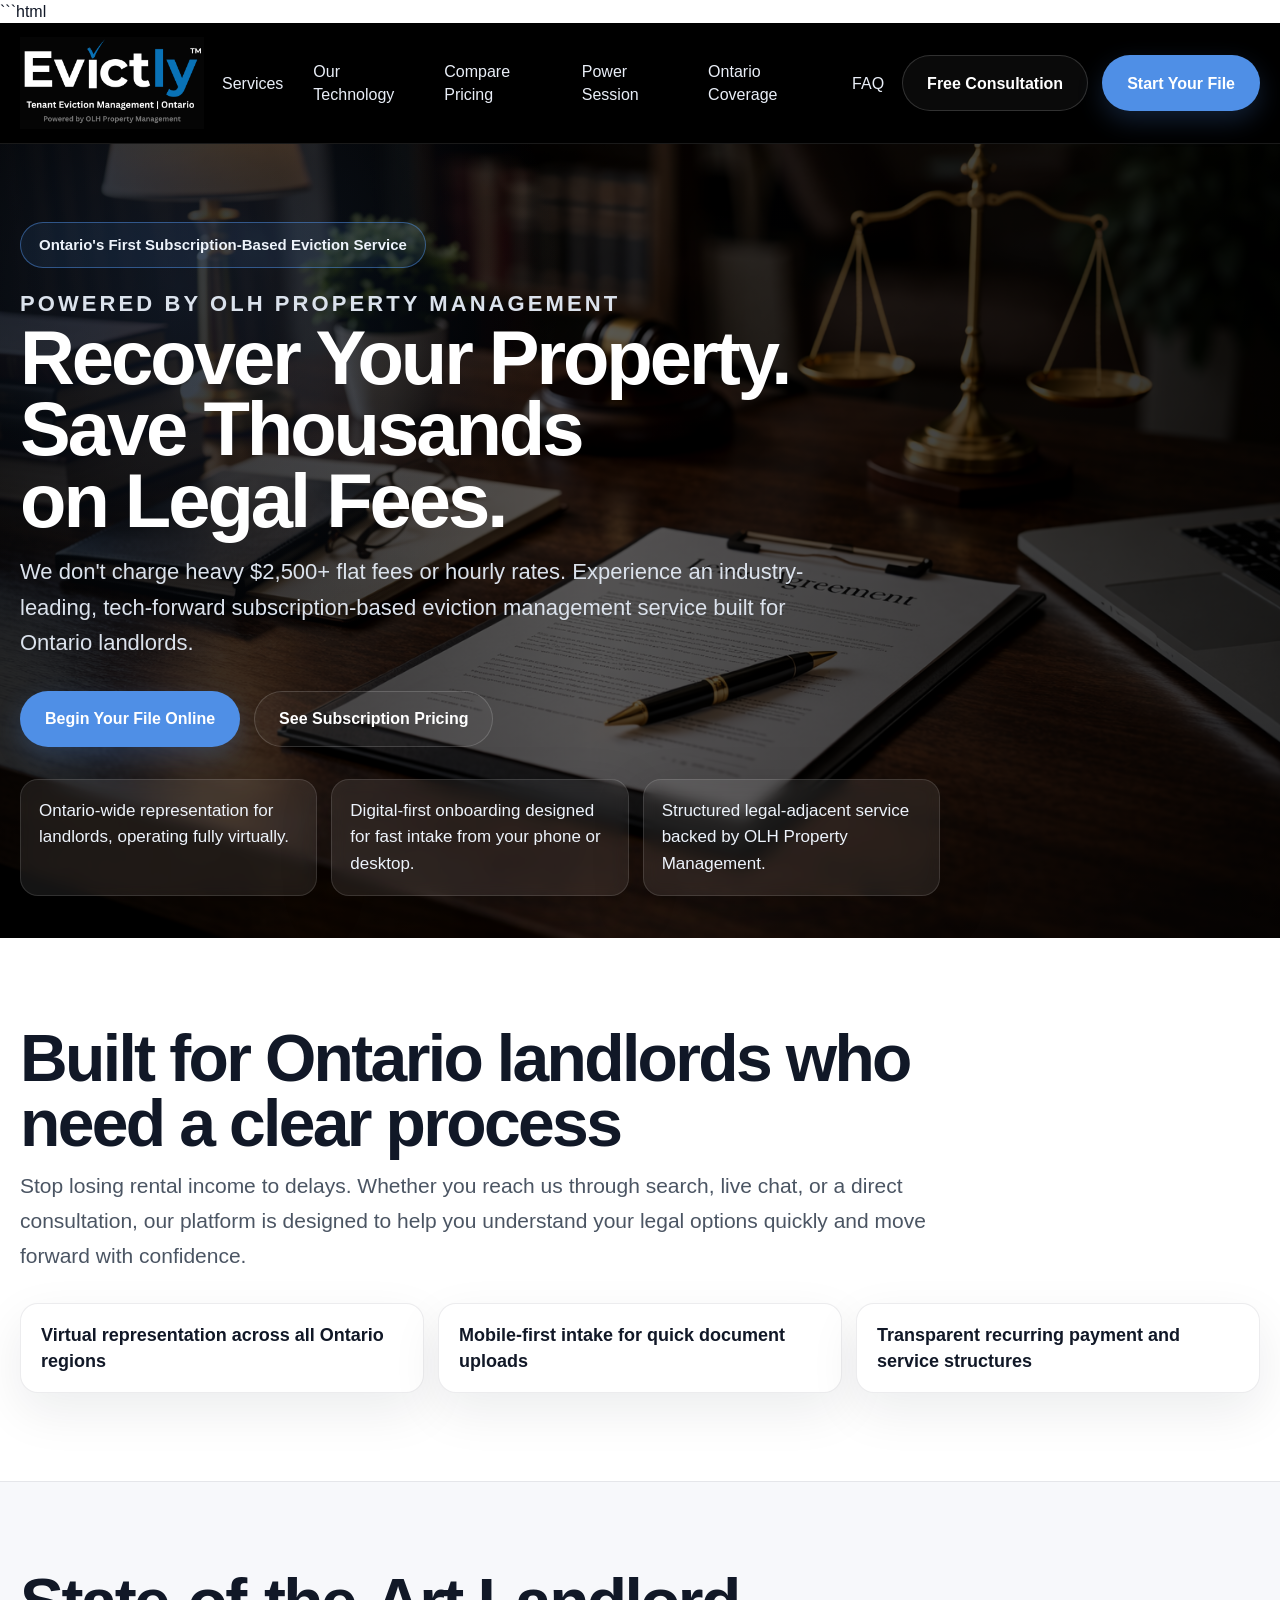
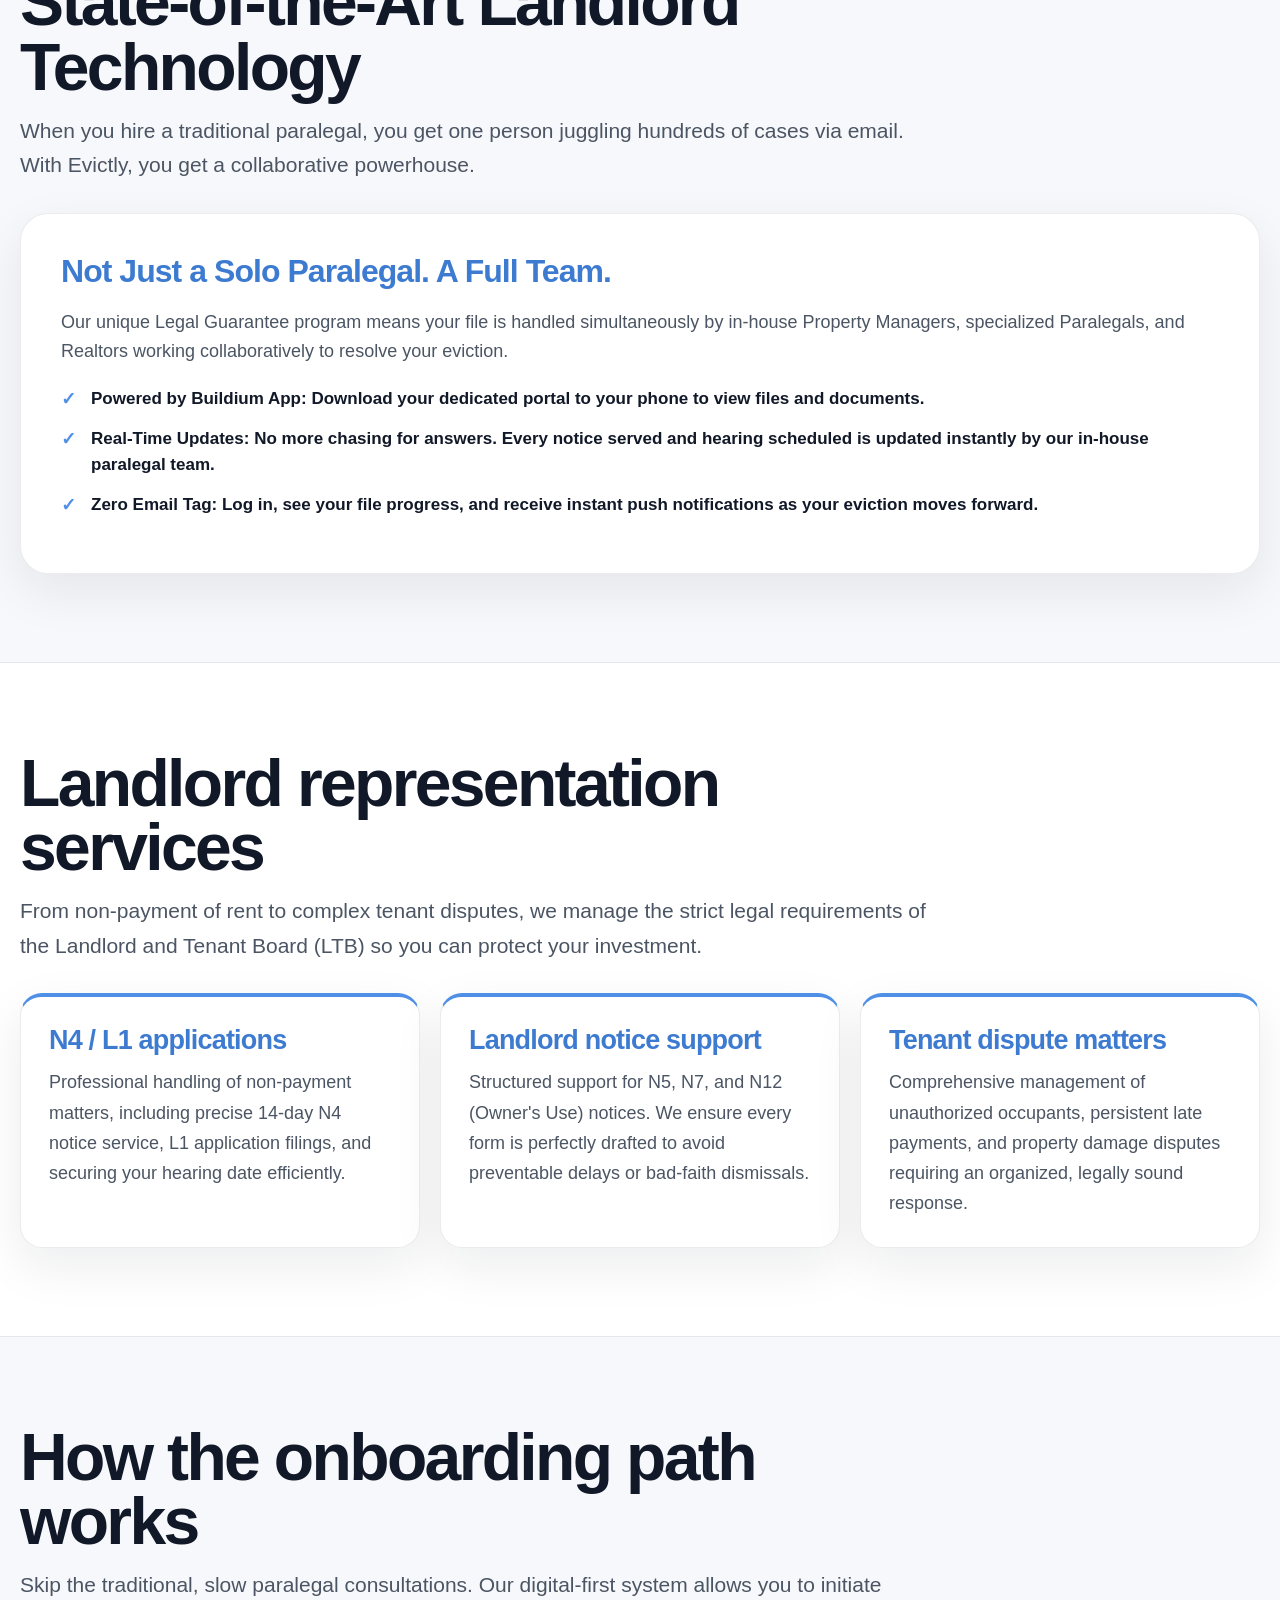
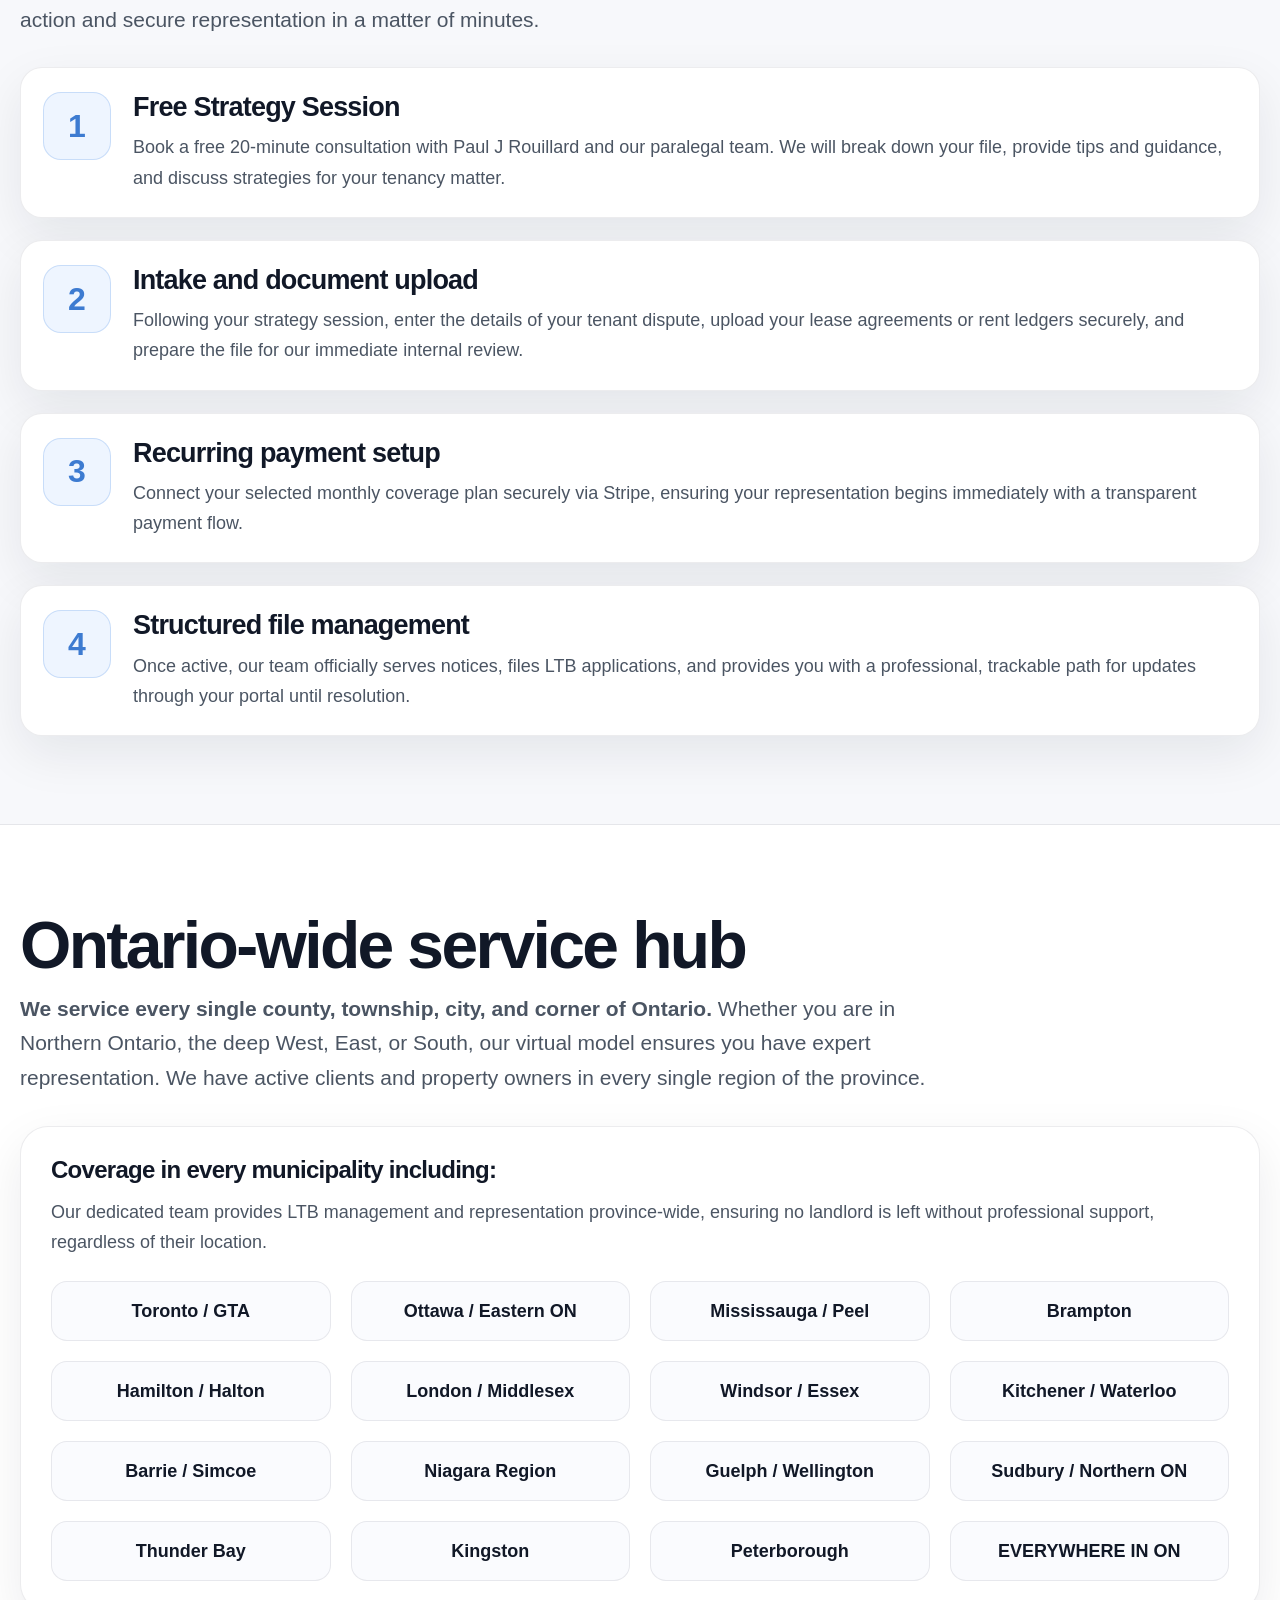
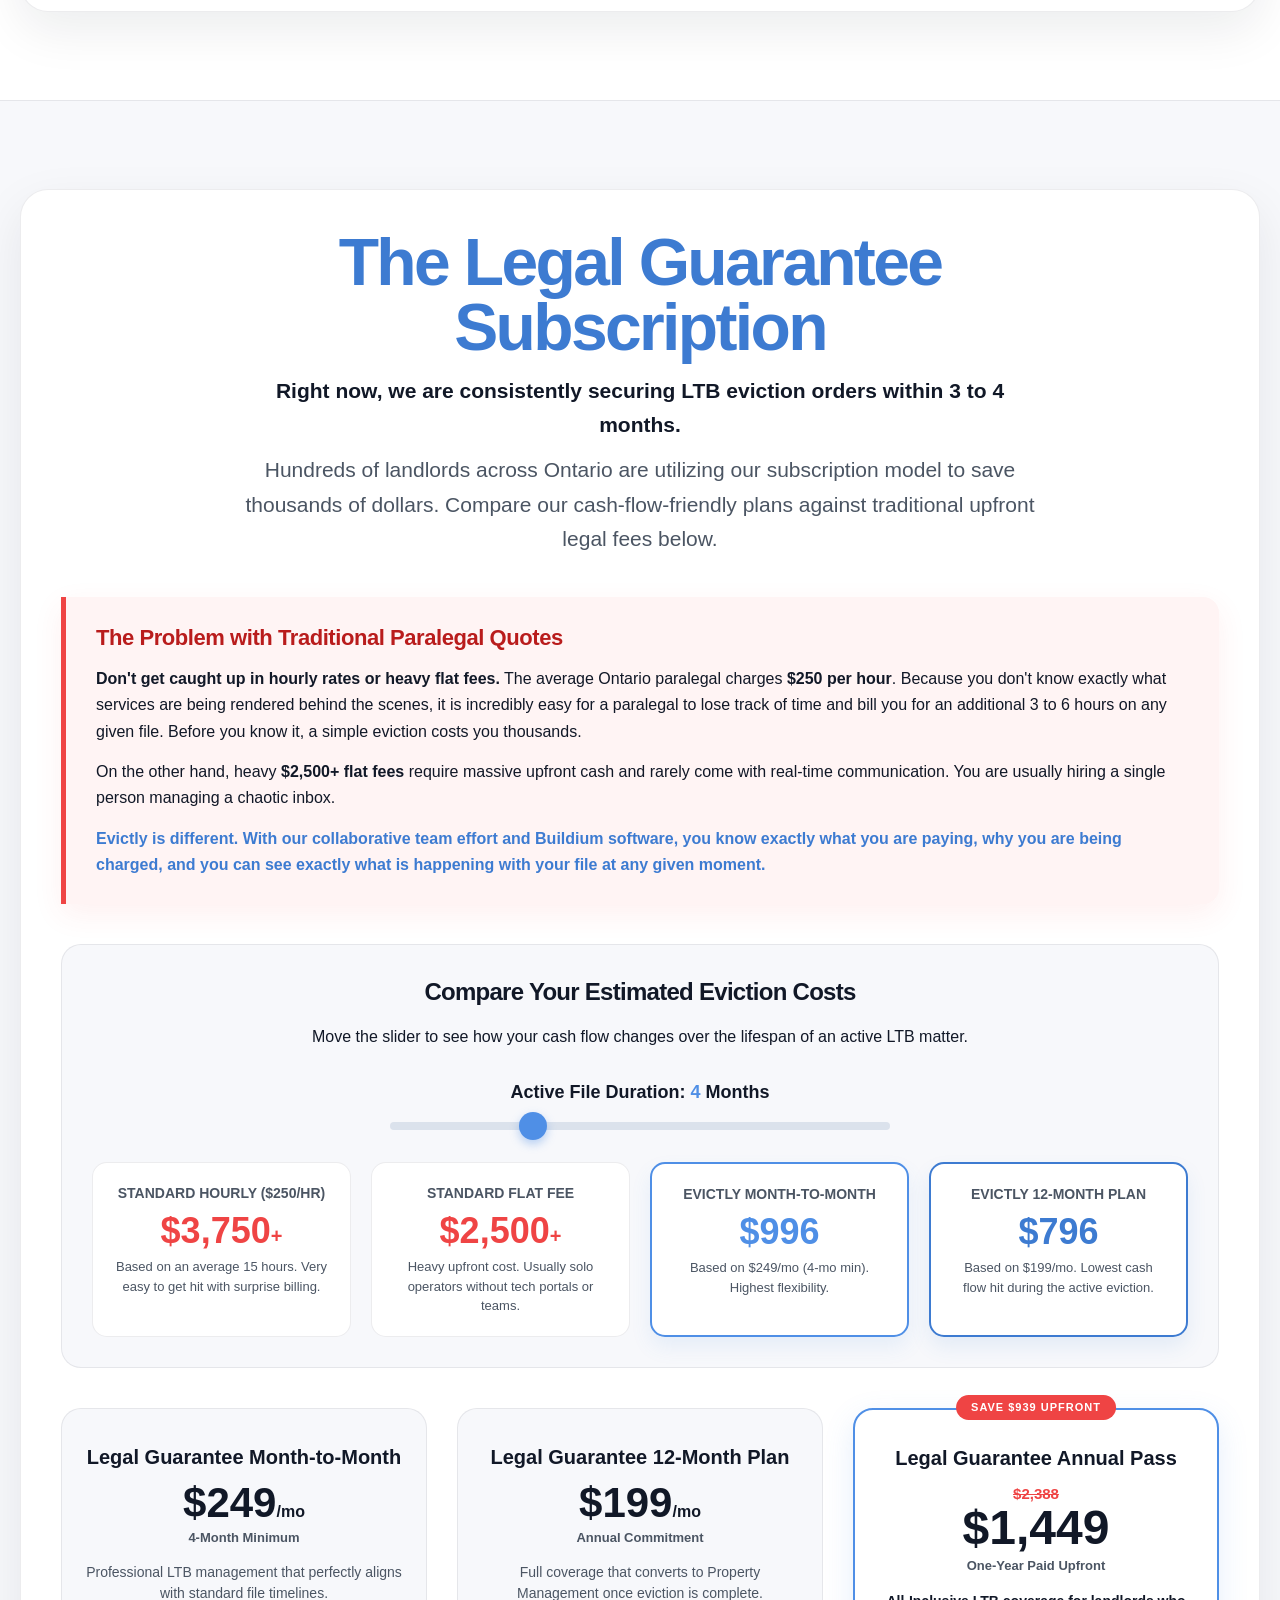
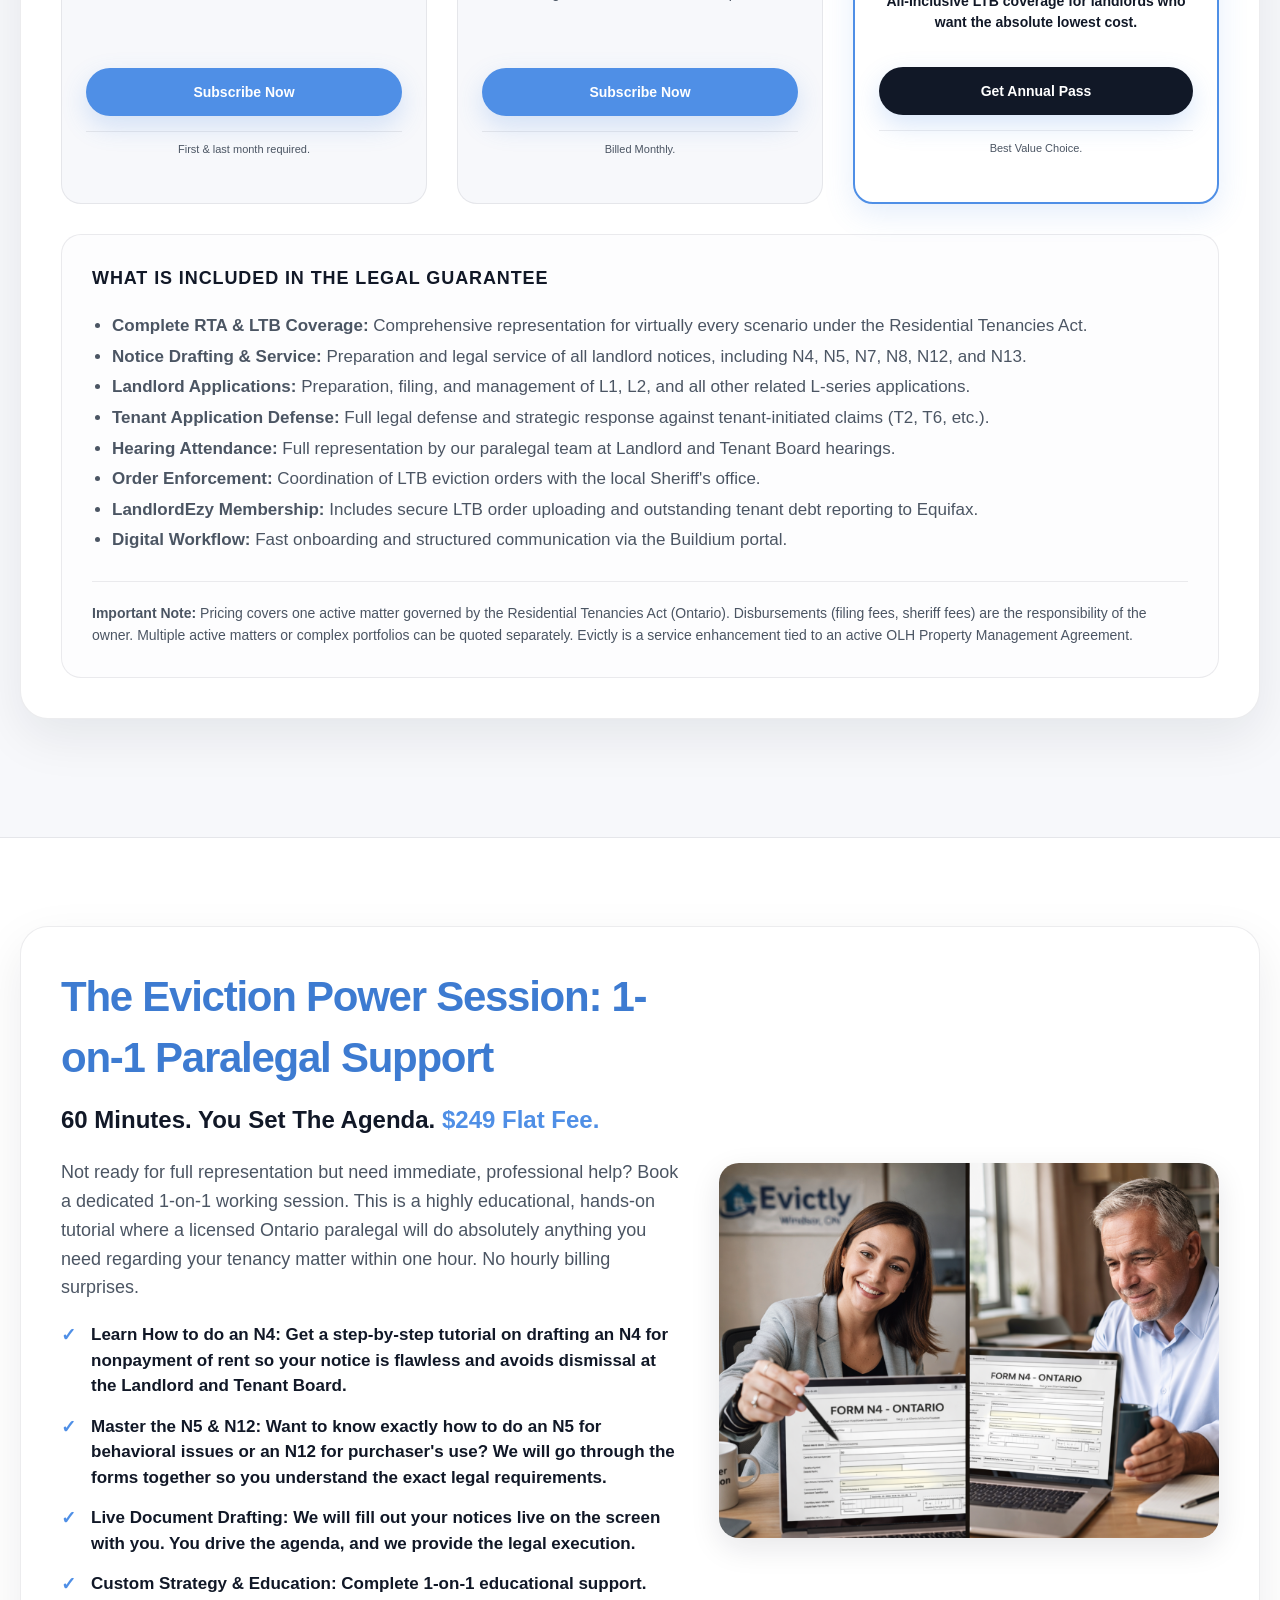
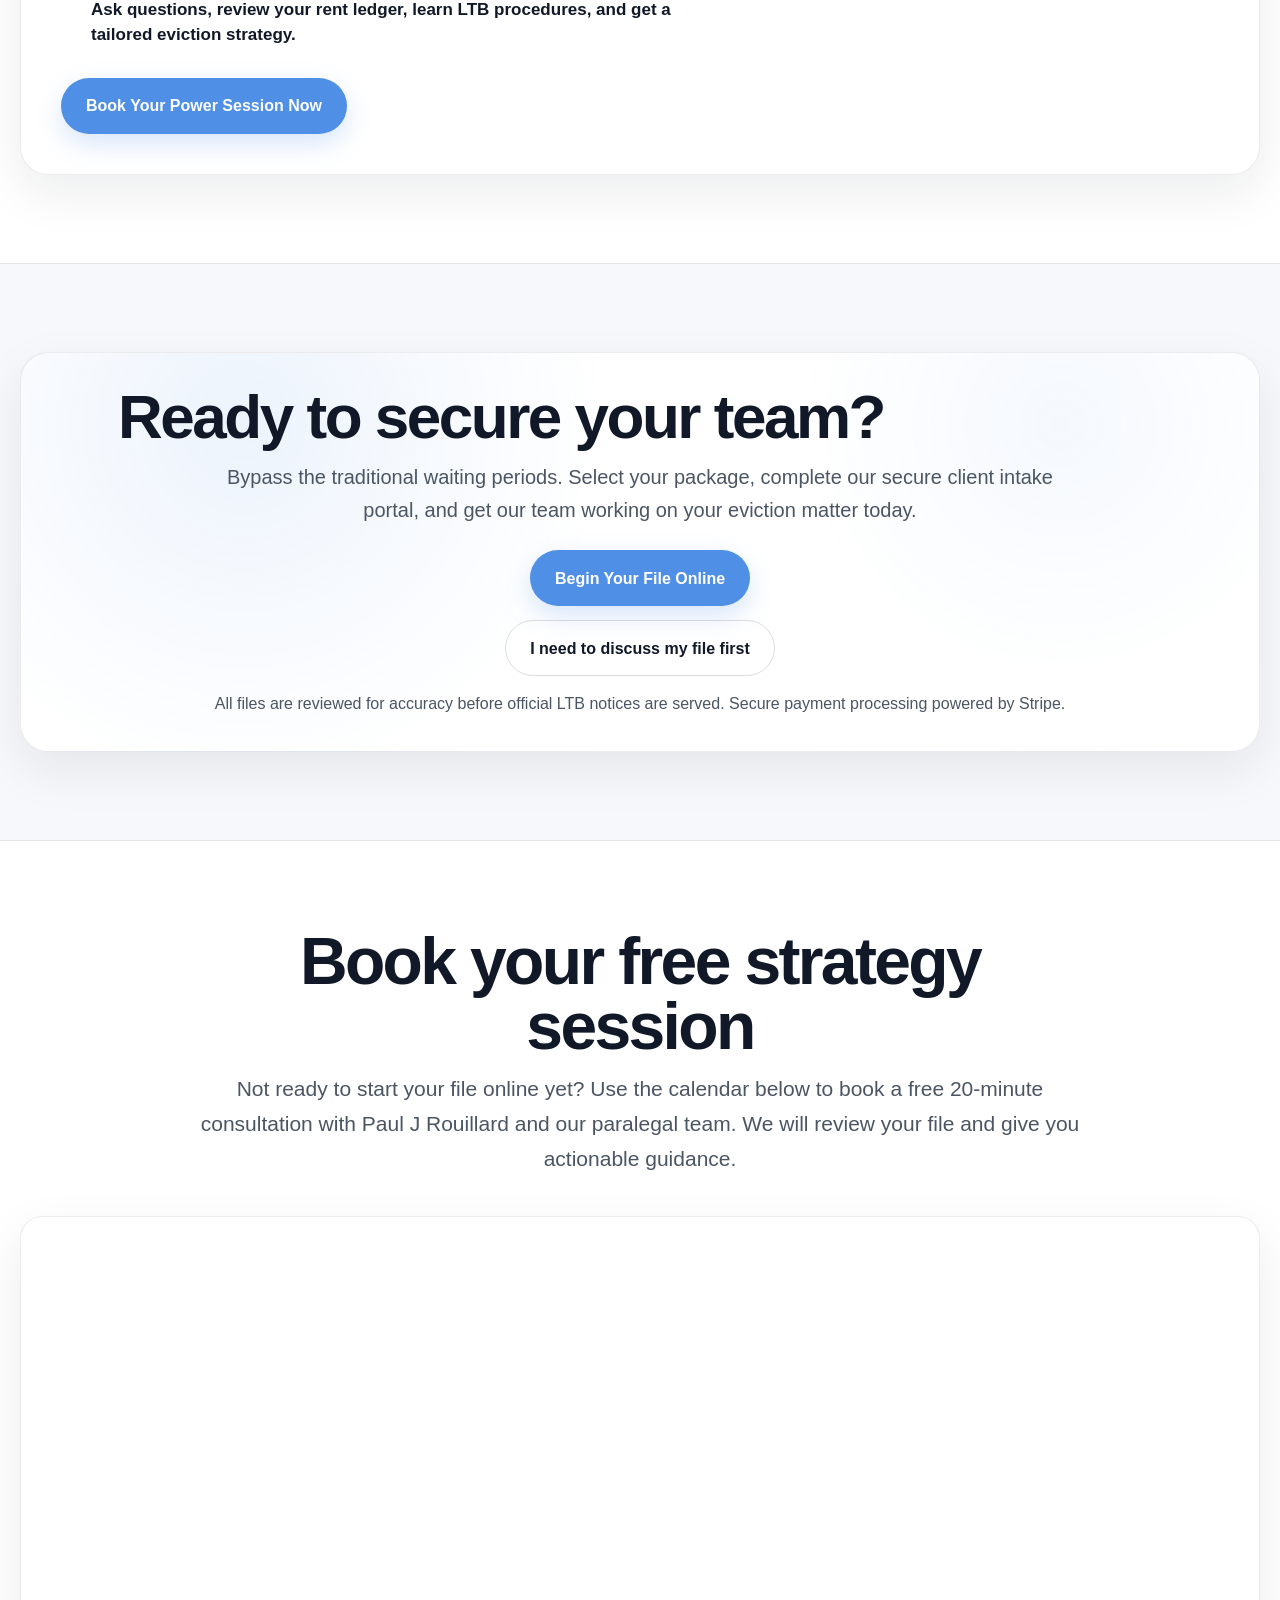
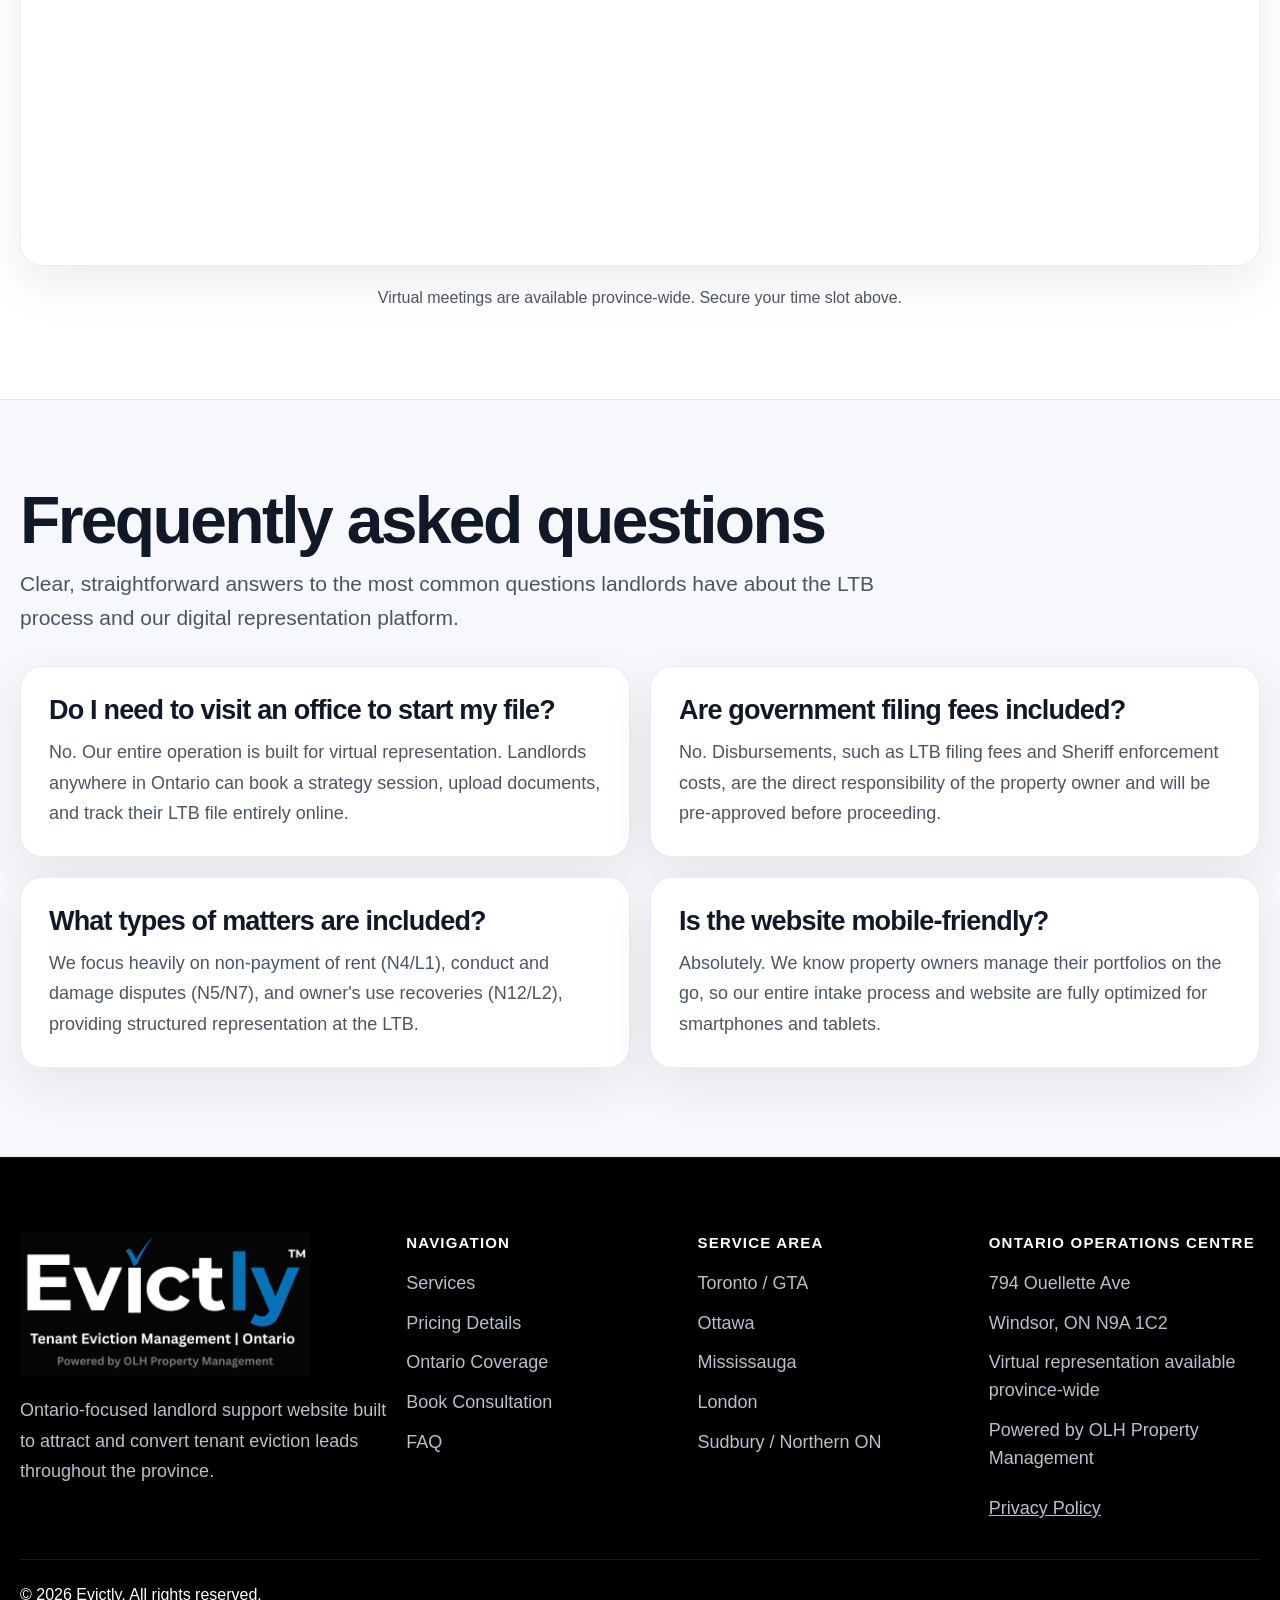
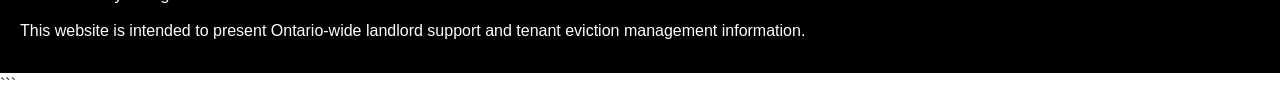
==== commit c35ab9f2: "home" ====
--- a/index.html
+++ b/index.html
@@ -761,23 +761,28 @@
     </section>
 
     <section class="section section-light" id="power-session">
-      <div class="container">
-        <div class="tech-box" style="margin-top: 0;">
-          <div class="tech-content">
-            <h2 style="color: var(--blue-dark); font-size: clamp(32px, 4vw, 42px); margin-top: 0; margin-bottom: 15px; letter-spacing: -0.03em;">The Eviction Power Session: 1-on-1 Paralegal Support</h2>
-            <div style="font-size: 24px; font-weight: 800; color: var(--text-dark); margin-bottom: 20px;">60 Minutes. You Set The Agenda. <span style="color: var(--blue);">$249 Flat Fee.</span></div>
-            <p>Not ready for full representation but need immediate, professional help? Book a dedicated 1-on-1 working session. This is a highly educational, hands-on tutorial where a licensed Ontario paralegal will do absolutely anything you need regarding your tenancy matter within one hour. No hourly billing surprises.</p>
-            <ul class="tech-list" style="margin-bottom: 30px;">
-              <li><strong>Learn How to do an N4:</strong> Get a step-by-step tutorial on drafting an N4 for nonpayment of rent so your notice is flawless and avoids dismissal at the Landlord and Tenant Board.</li>
-              <li><strong>Master the N5 & N12:</strong> Want to know exactly how to do an N5 for behavioral issues or an N12 for purchaser's use? We will go through the forms together so you understand the exact legal requirements.</li>
-              <li><strong>Live Document Drafting:</strong> We will fill out your notices live on the screen with you. You drive the agenda, and we provide the legal execution.</li>
-              <li><strong>Custom Strategy & Education:</strong> Complete 1-on-1 educational support. Ask questions, review your rent ledger, learn LTB procedures, and get a tailored eviction strategy.</li>
-            </ul>
-            <a href="https://buy.stripe.com/8x24gA9037g32m9cvhafS07" class="btn btn-primary" target="_blank">Book Your Power Session Now</a>
-          </div>
-        </div>
-      </div>
-    </section>
+  <div class="container">
+    <div class="tech-box" style="margin-top: 0;">
+      <div class="tech-content">
+        <h2 style="color: var(--blue-dark); font-size: clamp(32px, 4vw, 42px); margin-top: 0; margin-bottom: 15px; letter-spacing: -0.03em;">The Eviction Power Session: 1-on-1 Paralegal Support</h2>
+        <div style="font-size: 24px; font-weight: 800; color: var(--text-dark); margin-bottom: 20px;">60 Minutes. You Set The Agenda. <span style="color: var(--blue);">$249 Flat Fee.</span></div>
+        <p>Not ready for full representation but need immediate, professional help? Book a dedicated 1-on-1 working session. This is a highly educational, hands-on tutorial where a licensed Ontario paralegal will do absolutely anything you need regarding your tenancy matter within one hour. No hourly billing surprises.</p>
+        <ul class="tech-list" style="margin-bottom: 30px;">
+          <li><strong>Learn How to do an N4:</strong> Get a step-by-step tutorial on drafting an N4 for nonpayment of rent so your notice is flawless and avoids dismissal at the Landlord and Tenant Board.</li>
+          <li><strong>Master the N5 & N12:</strong> Want to know exactly how to do an N5 for behavioral issues or an N12 for purchaser's use? We will go through the forms together so you understand the exact legal requirements.</li>
+          <li><strong>Live Document Drafting:</strong> We will fill out your notices live on the screen with you. You drive the agenda, and we provide the legal execution.</li>
+          <li><strong>Custom Strategy & Education:</strong> Complete 1-on-1 educational support. Ask questions, review your rent ledger, learn LTB procedures, and get a tailored eviction strategy.</li>
+        </ul>
+        <a href="https://buy.stripe.com/8x24gA9037g32m9cvhafS07" class="btn btn-primary" target="_blank">Book Your Power Session Now</a>
+      </div>
+
+      <div style="flex: 1; max-width: 500px; width: 100%;">
+        <img src="images/ontario-tenant-eviction-paralegal-video-call-n4-form-landlord-consultation.png" alt="1-on-1 virtual paralegal support, LTB form N4 tutorial and landlord consultation Ontario" style="width: 100%; height: auto; border-radius: 20px; box-shadow: 0 10px 30px rgba(17, 24, 39, 0.1); object-fit: cover; aspect-ratio: 4/3;" />
+      </div>
+
+    </div>
+  </div>
+</section>
 
     <section class="section section-soft" id="start-file">
       <div class="container">
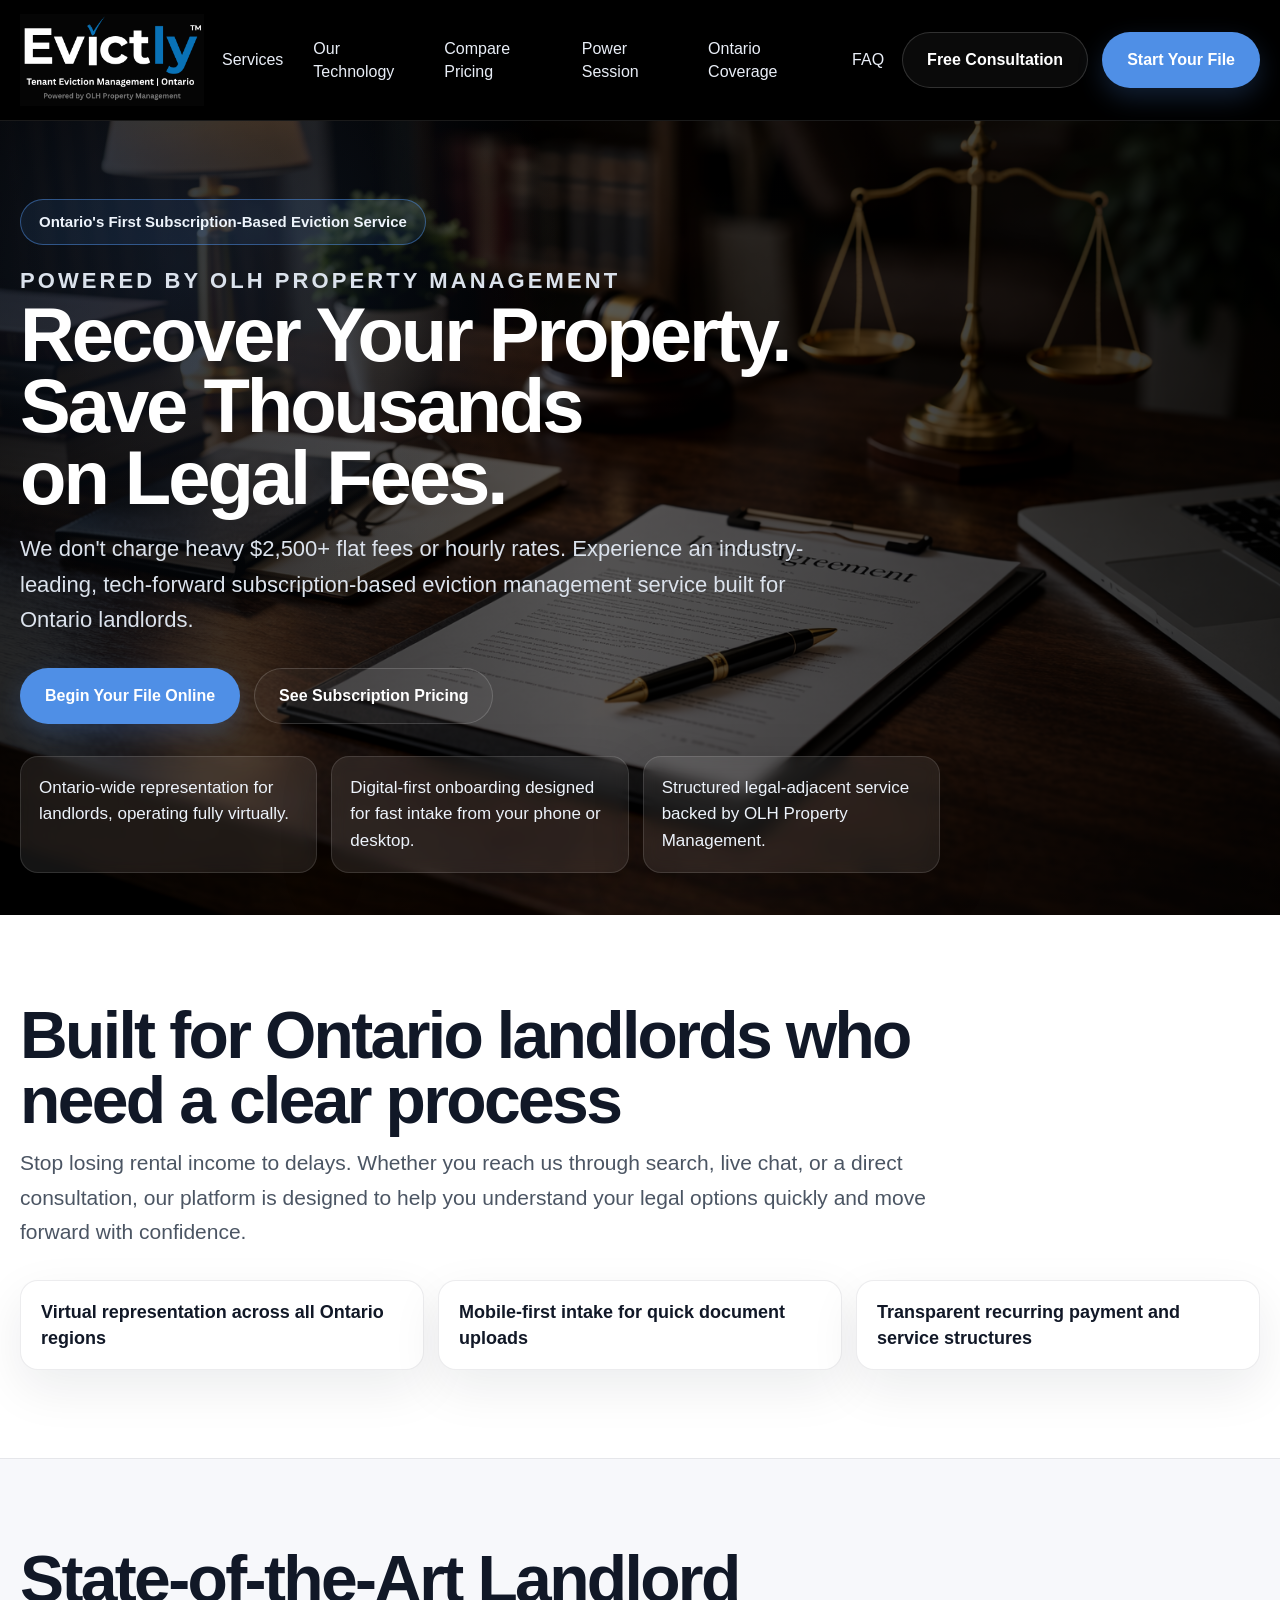
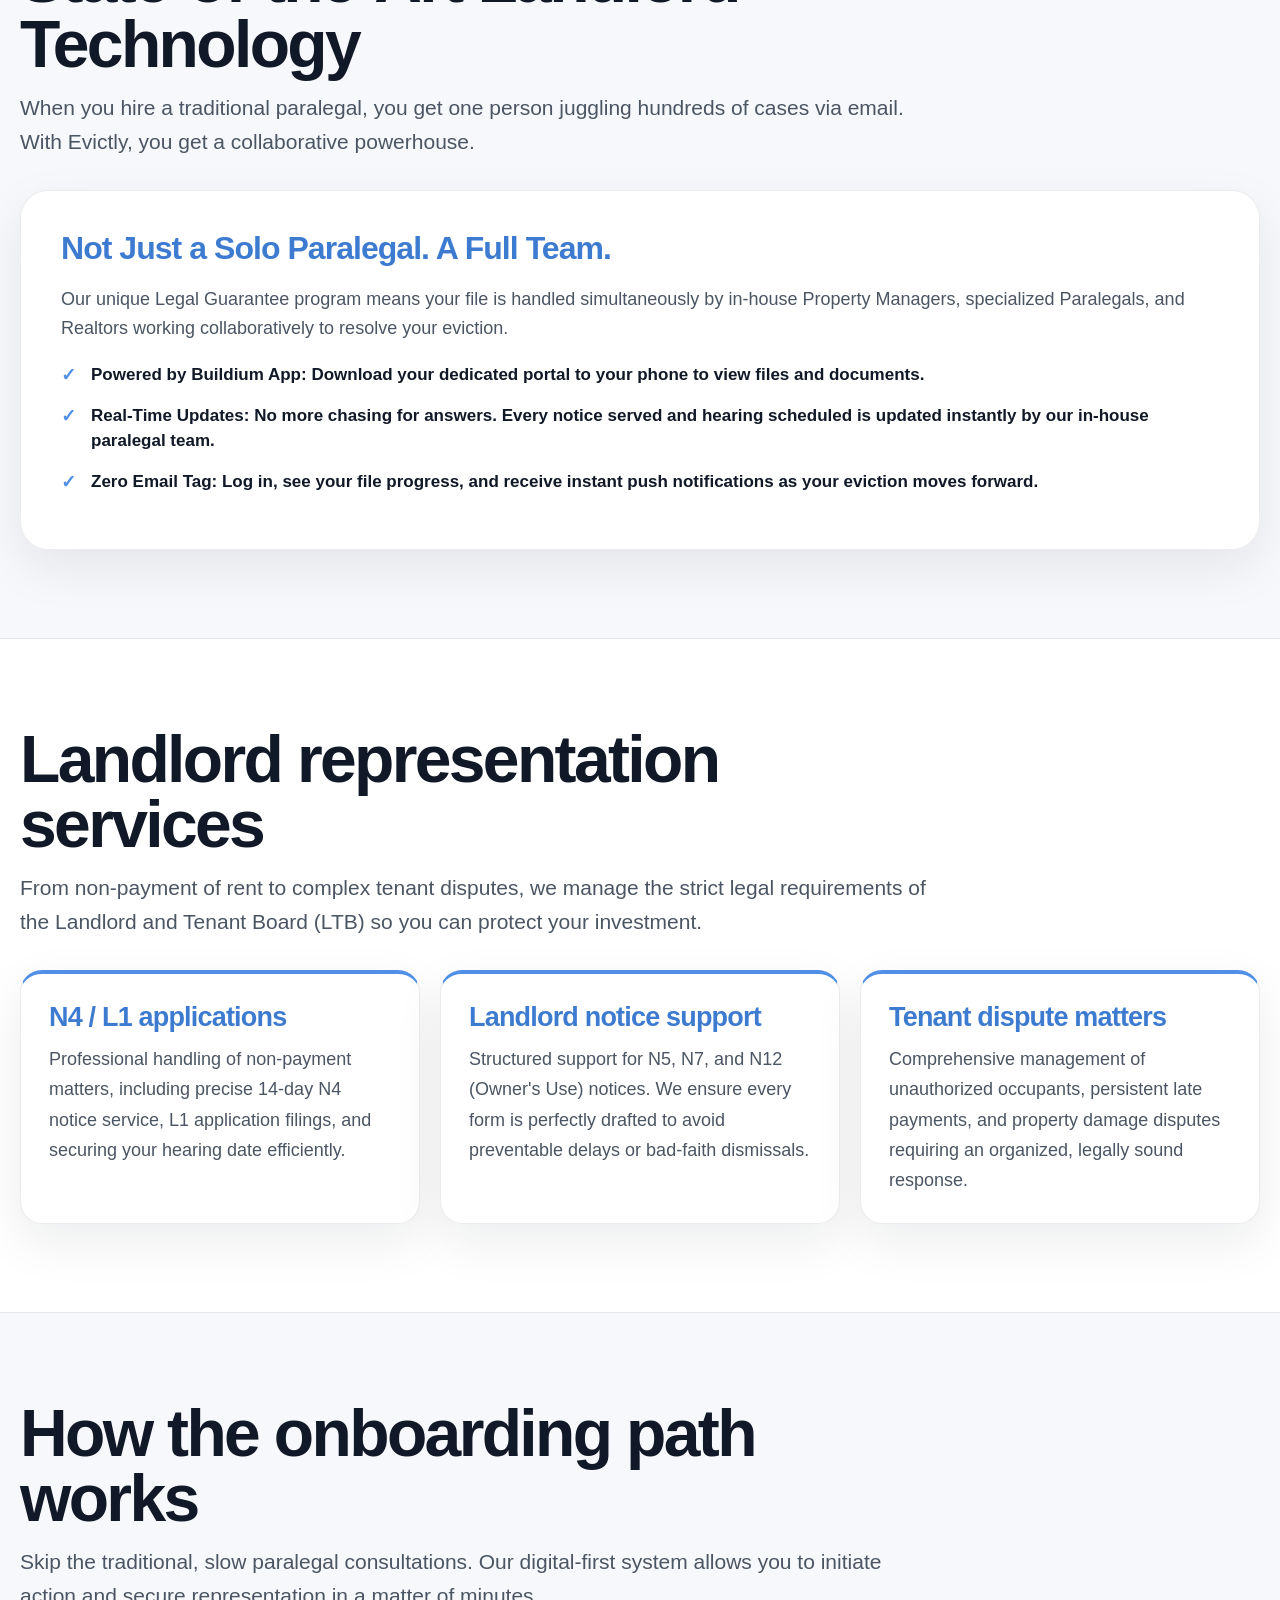
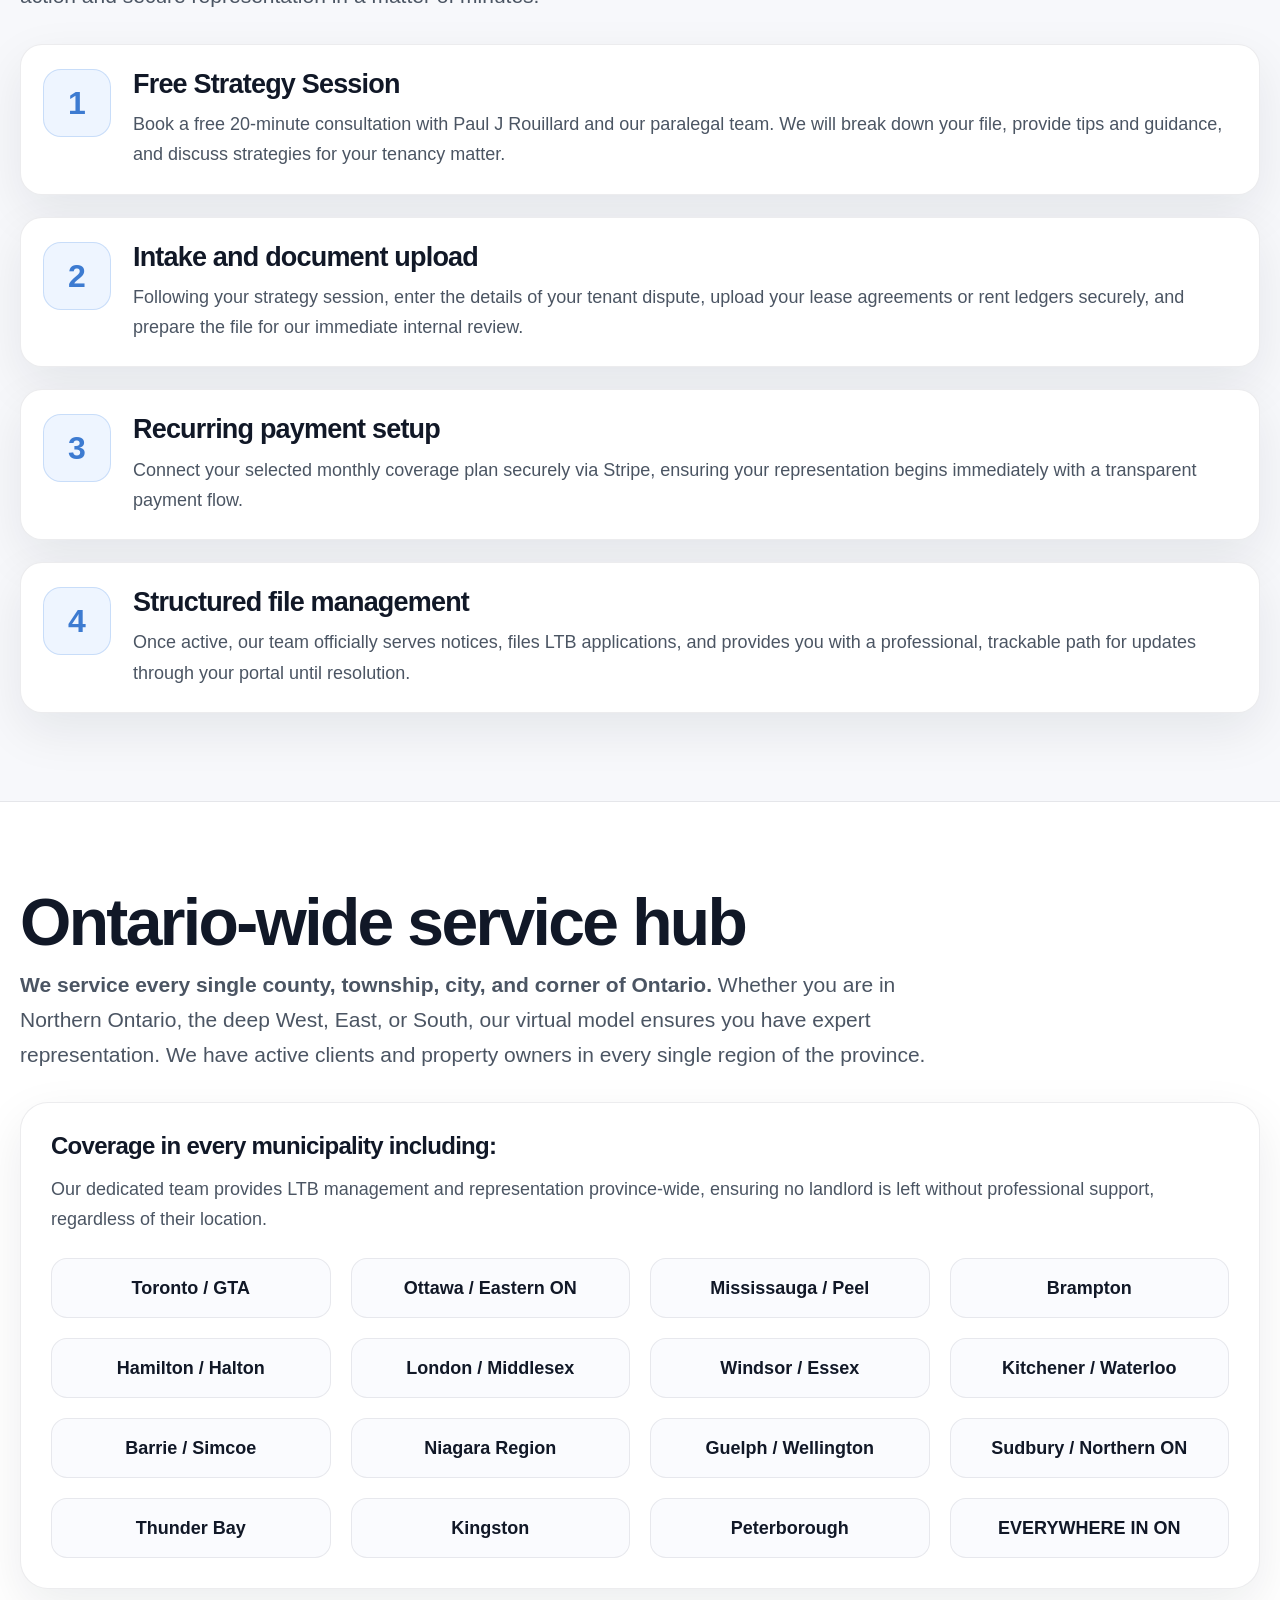
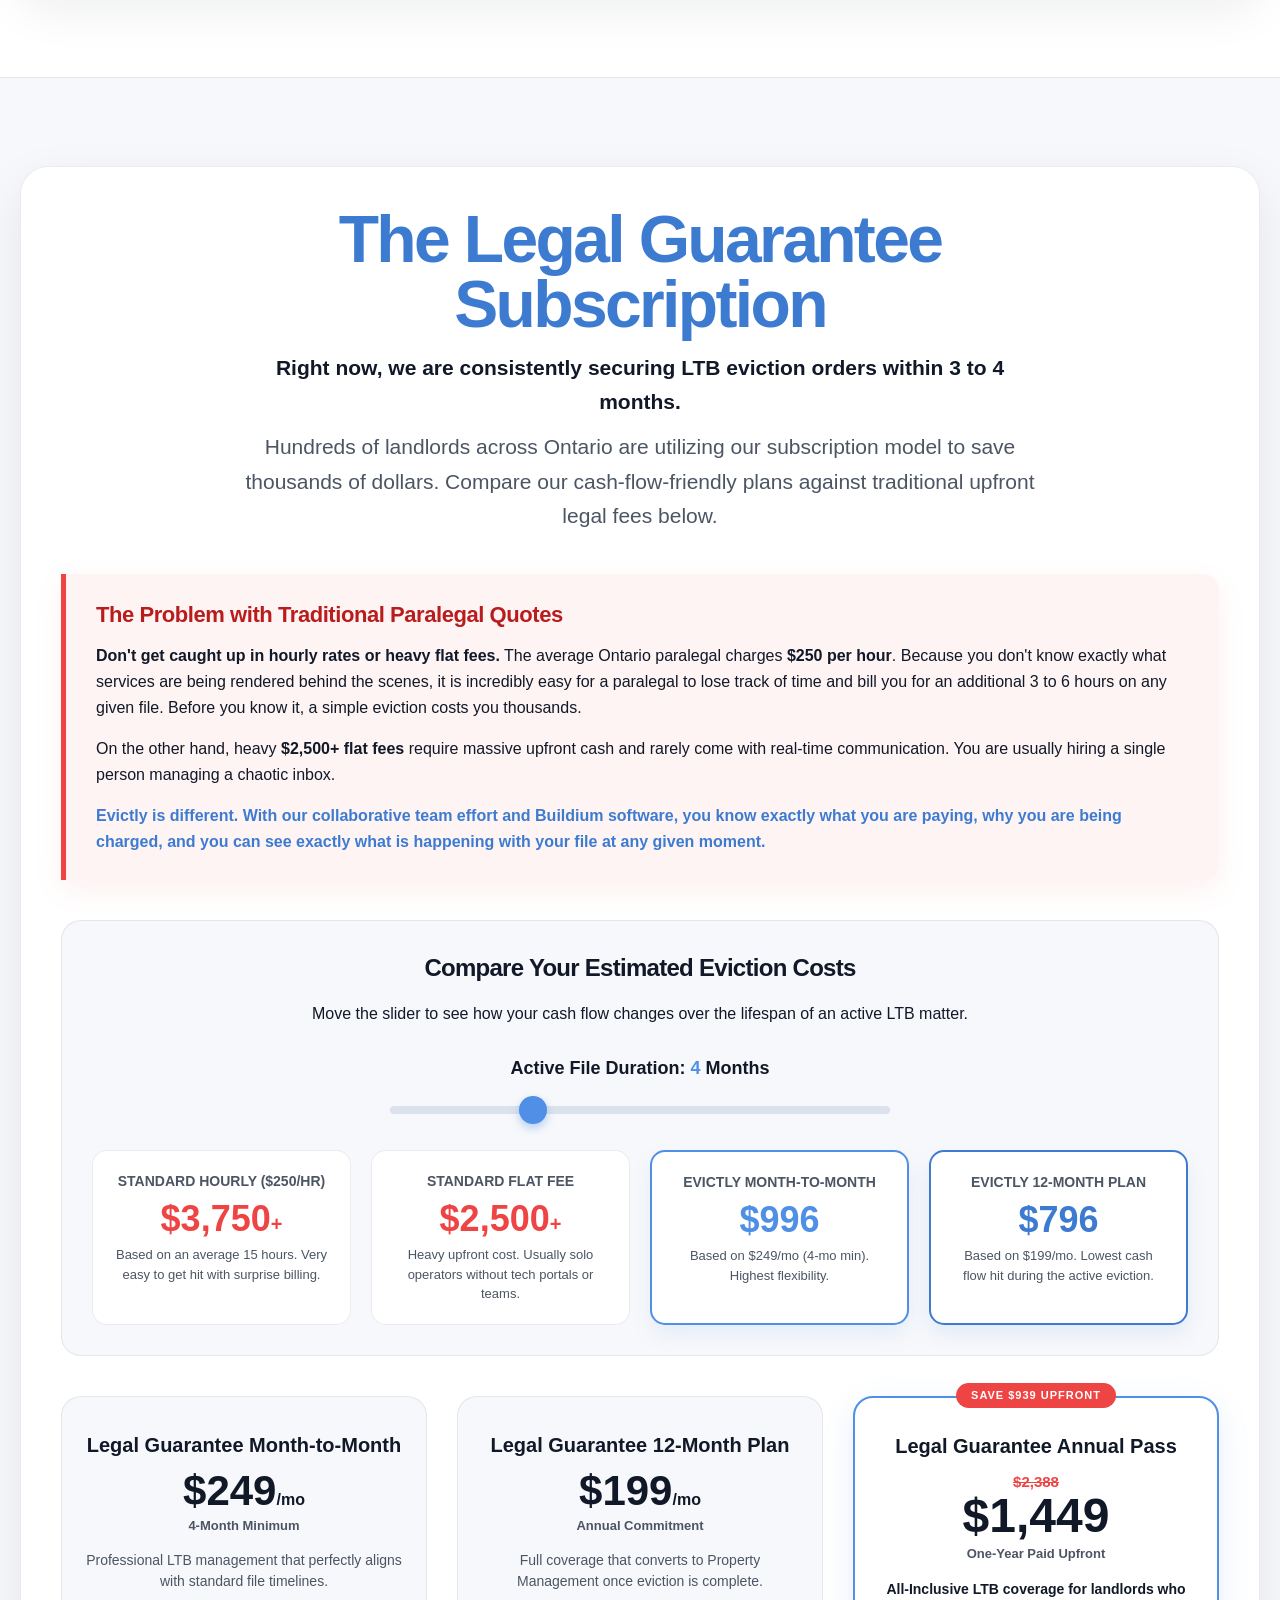
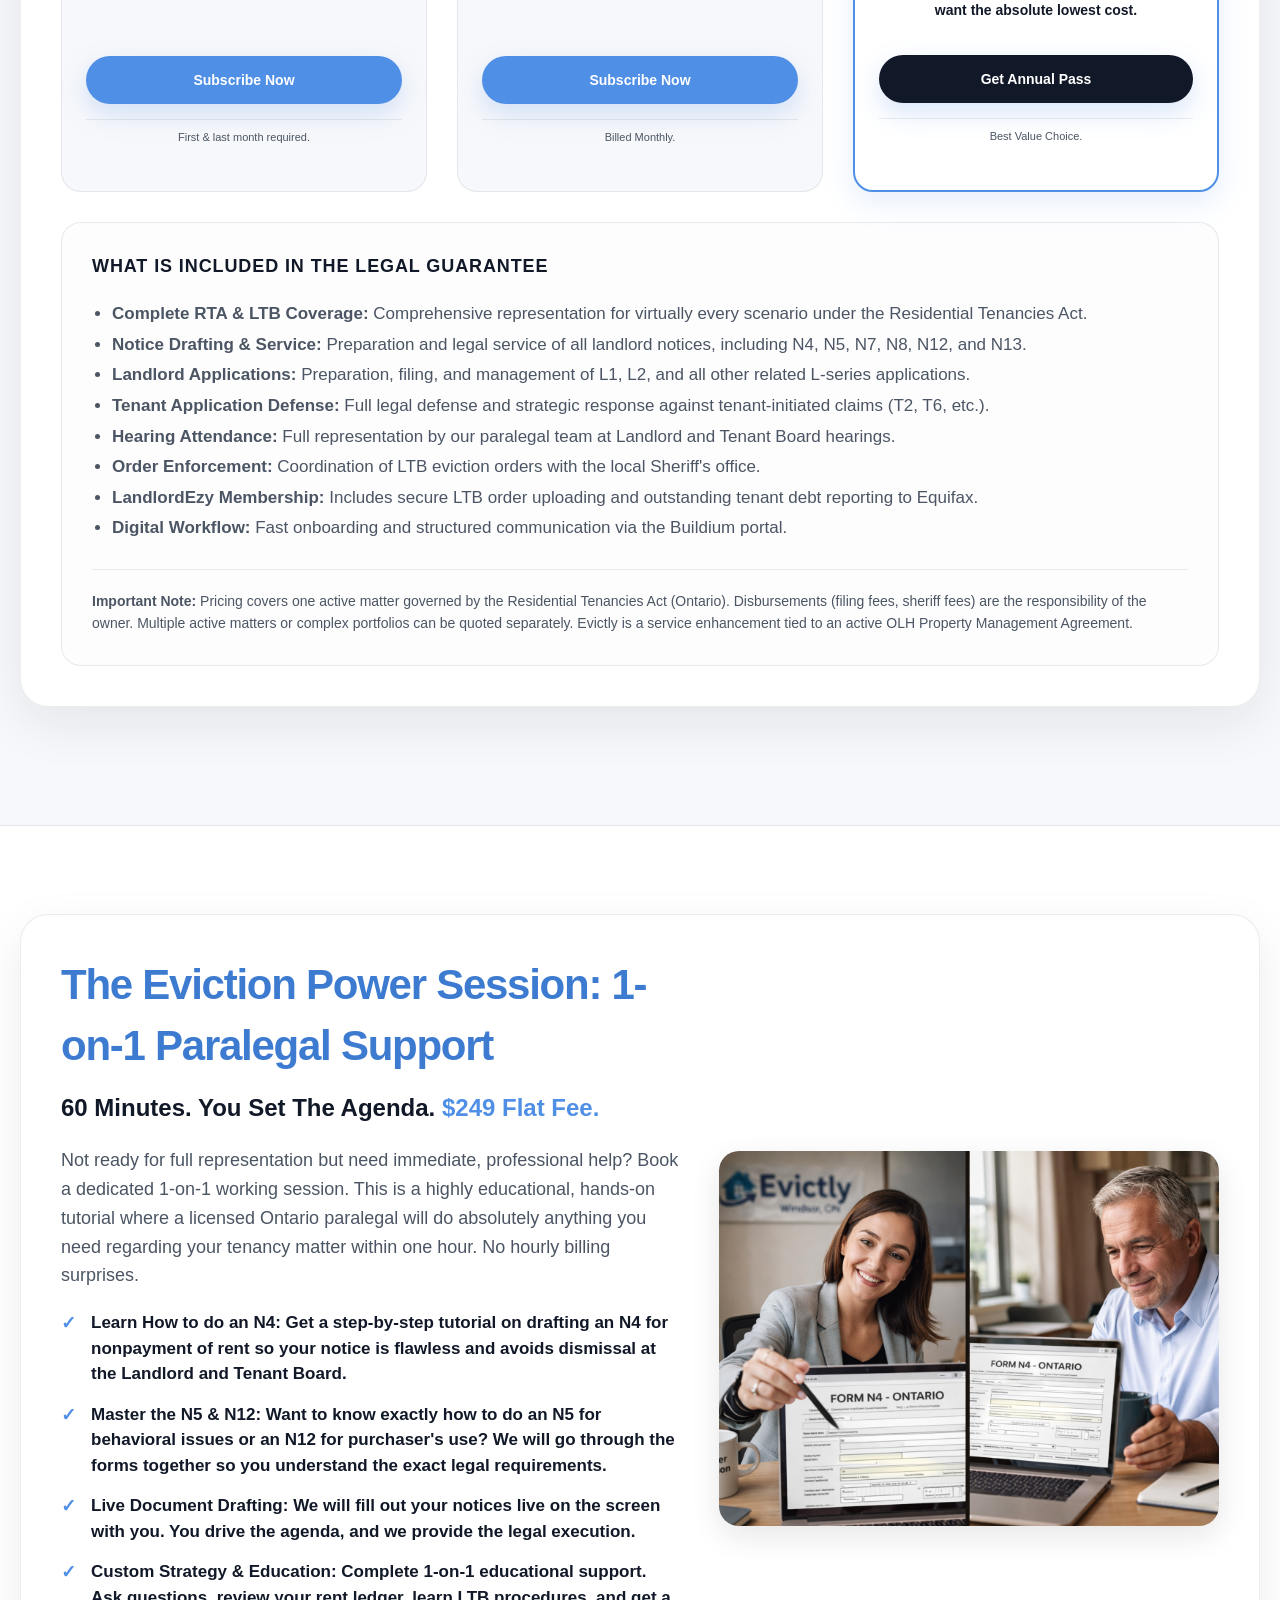
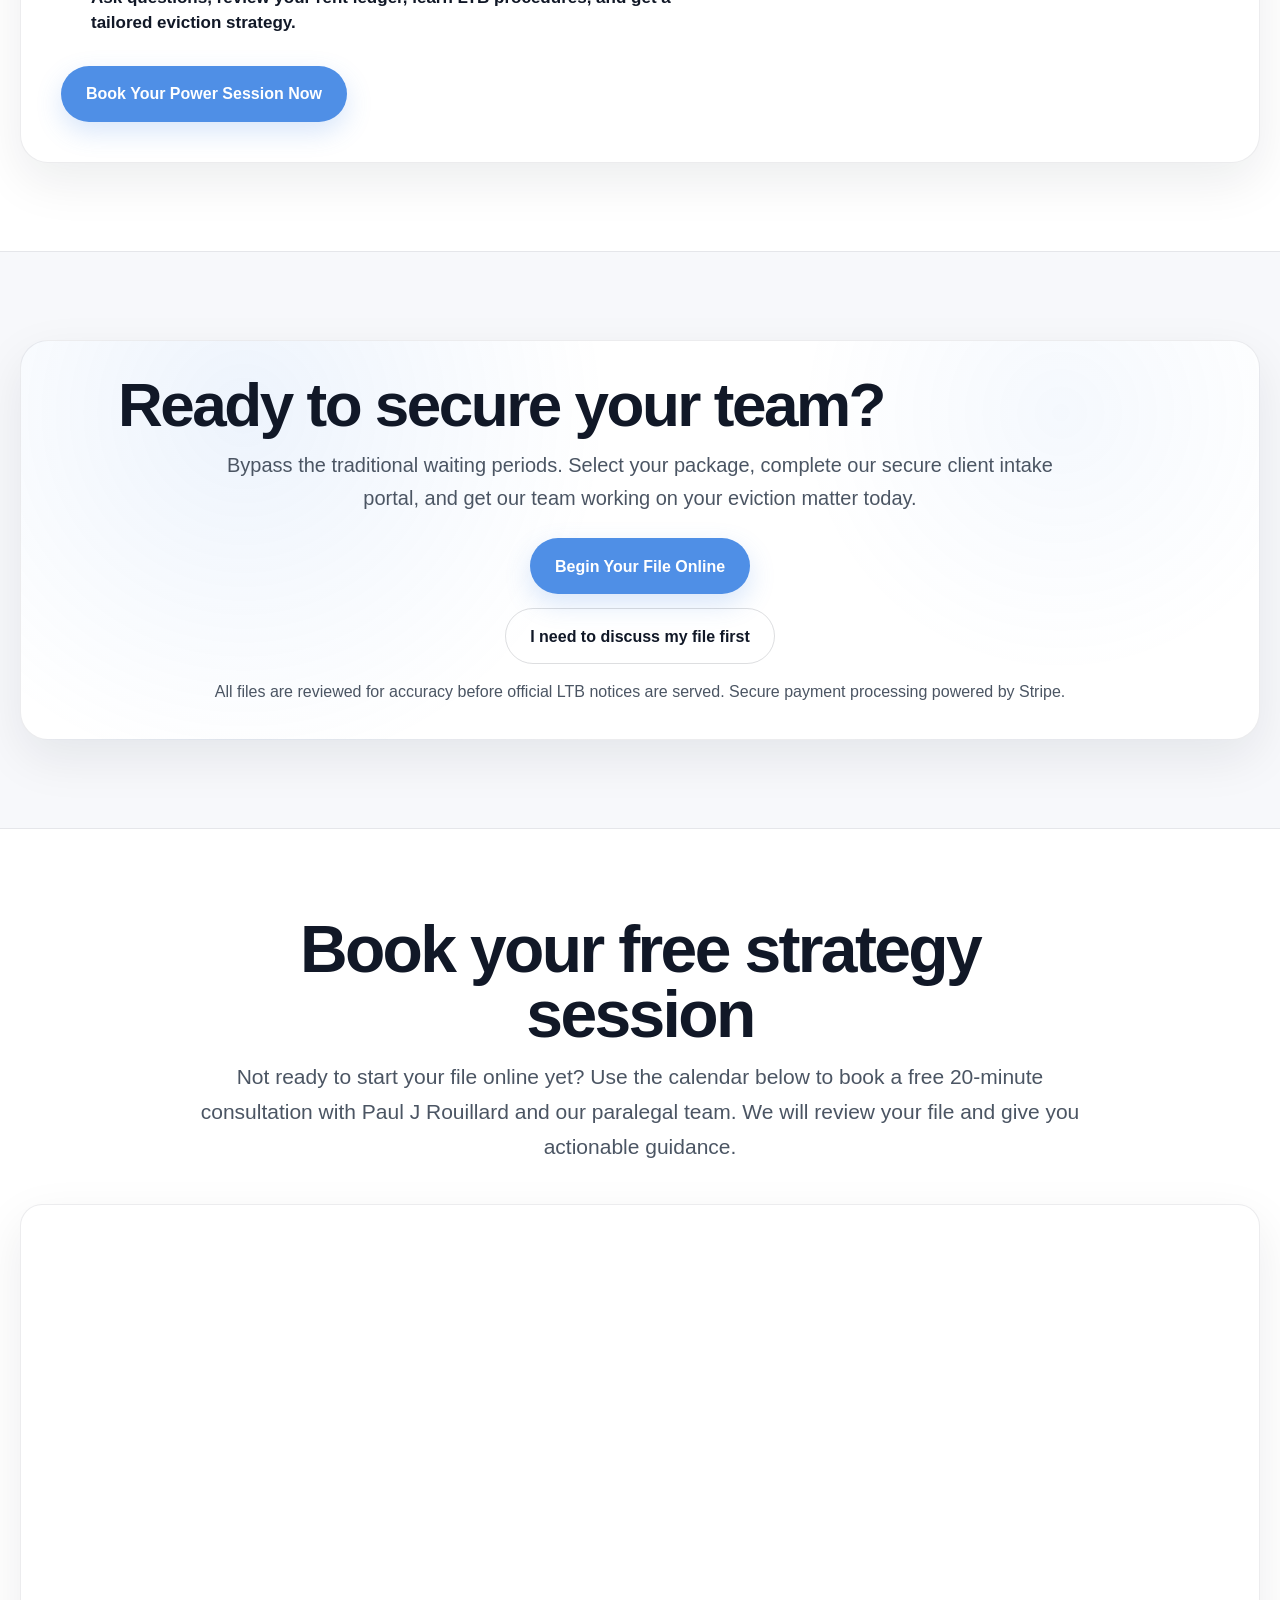
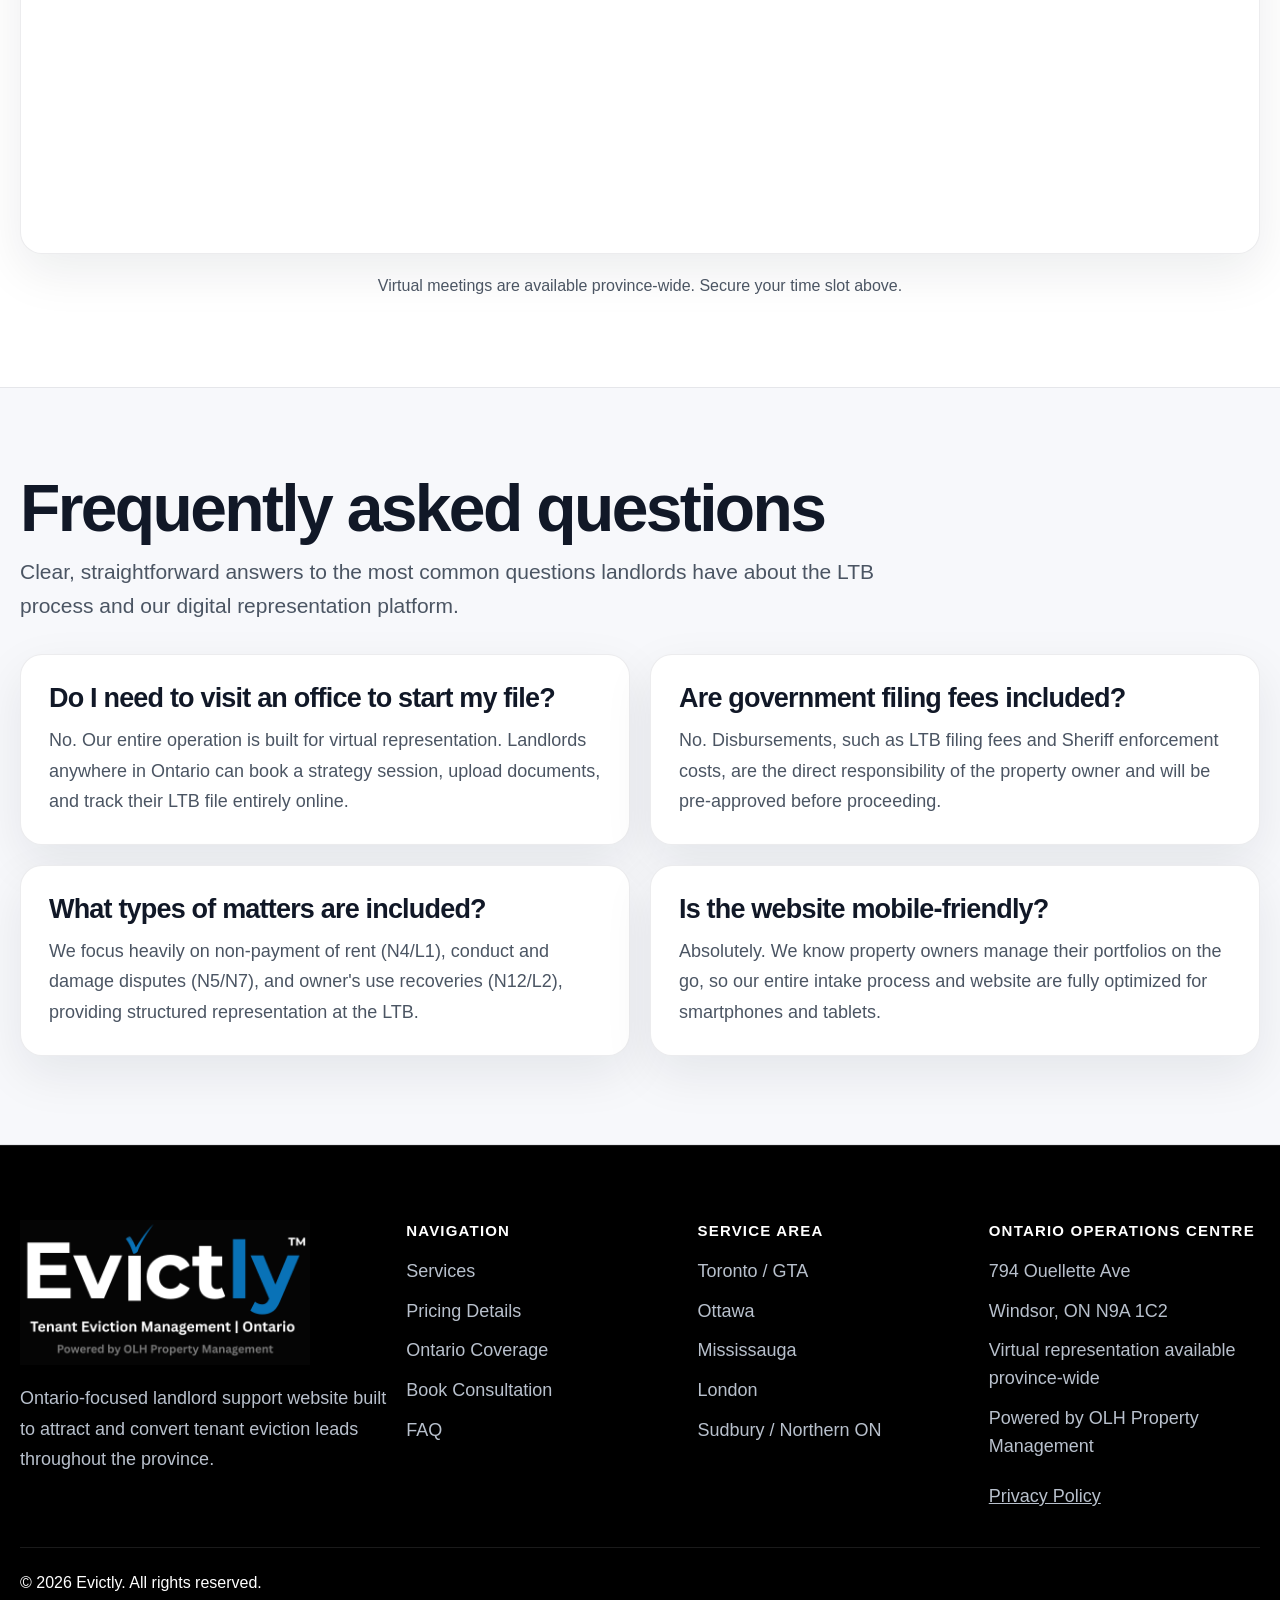
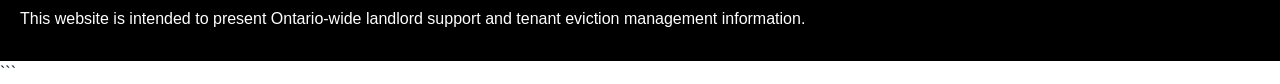
==== commit e692f309: "home" ====
--- a/index.html
+++ b/index.html
@@ -1,4 +1,3 @@
-```html
 <!DOCTYPE html>
 <html lang="en-CA">
 <head>
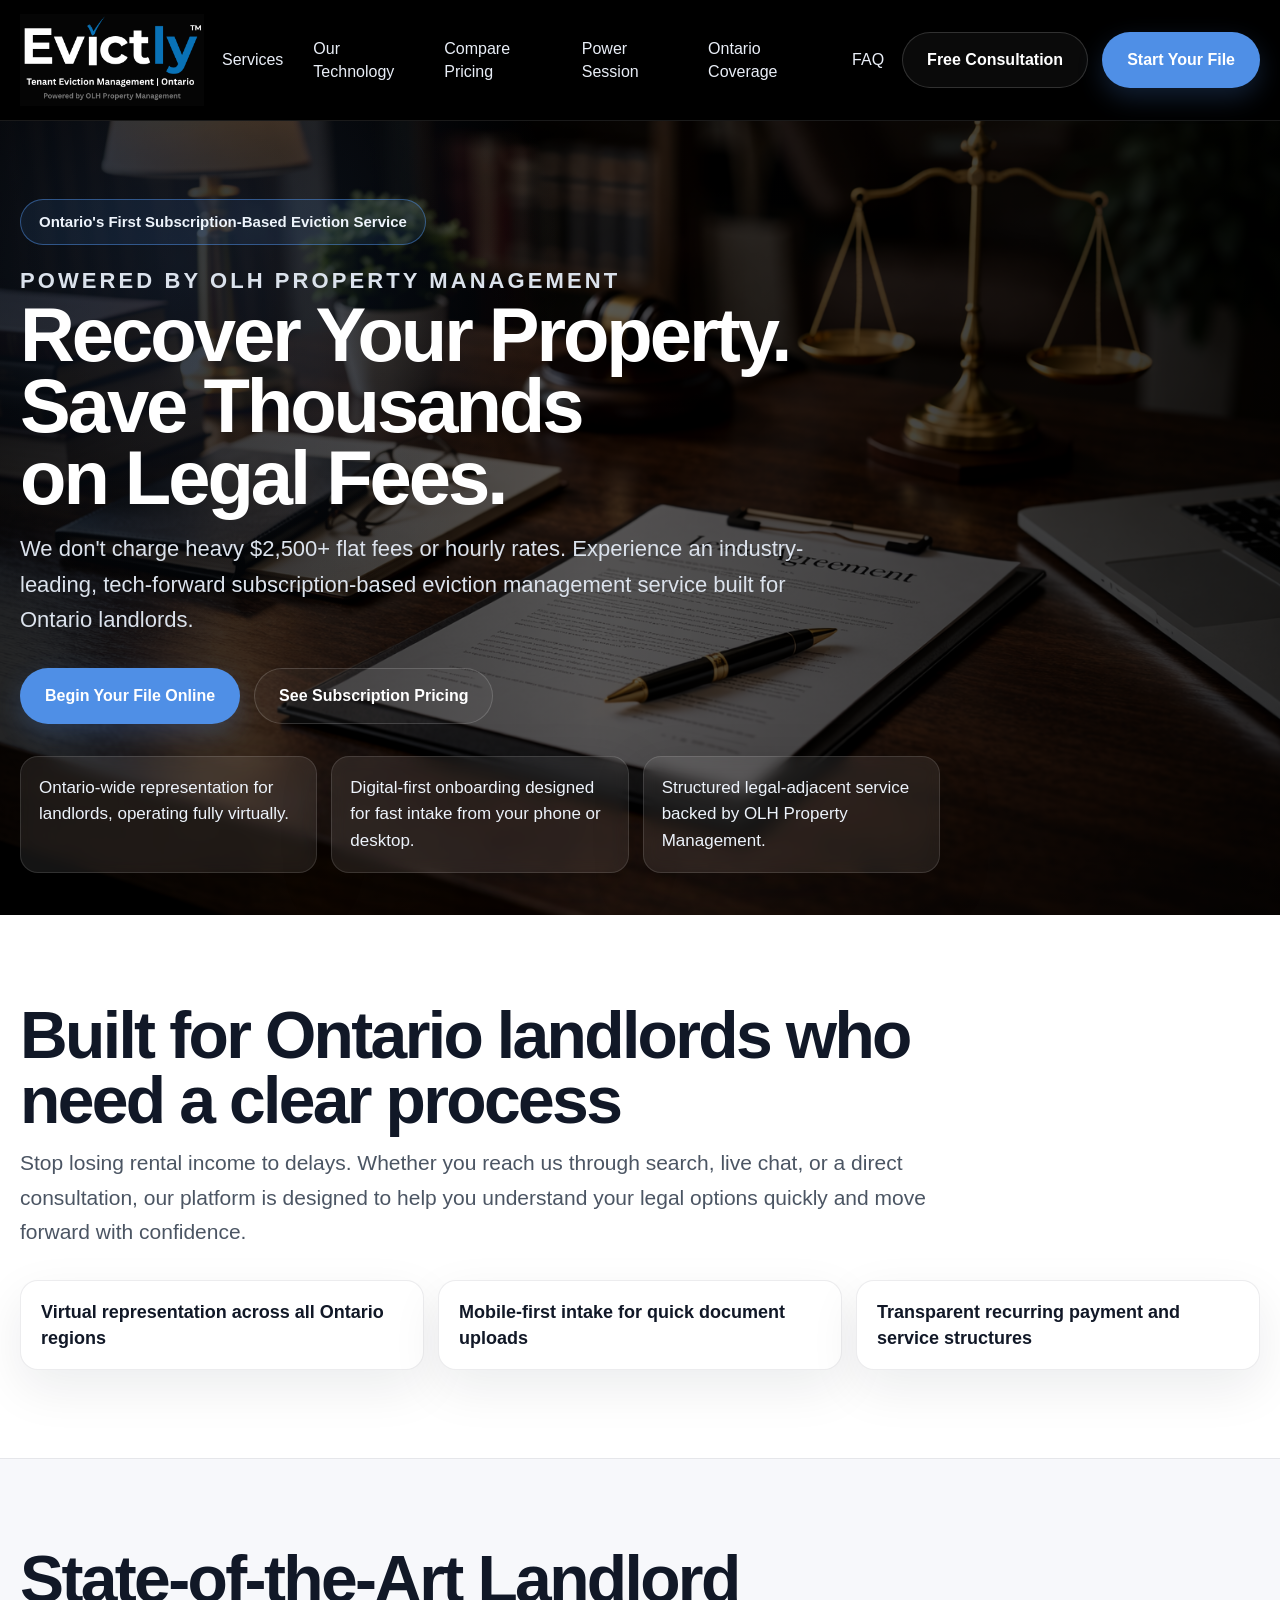
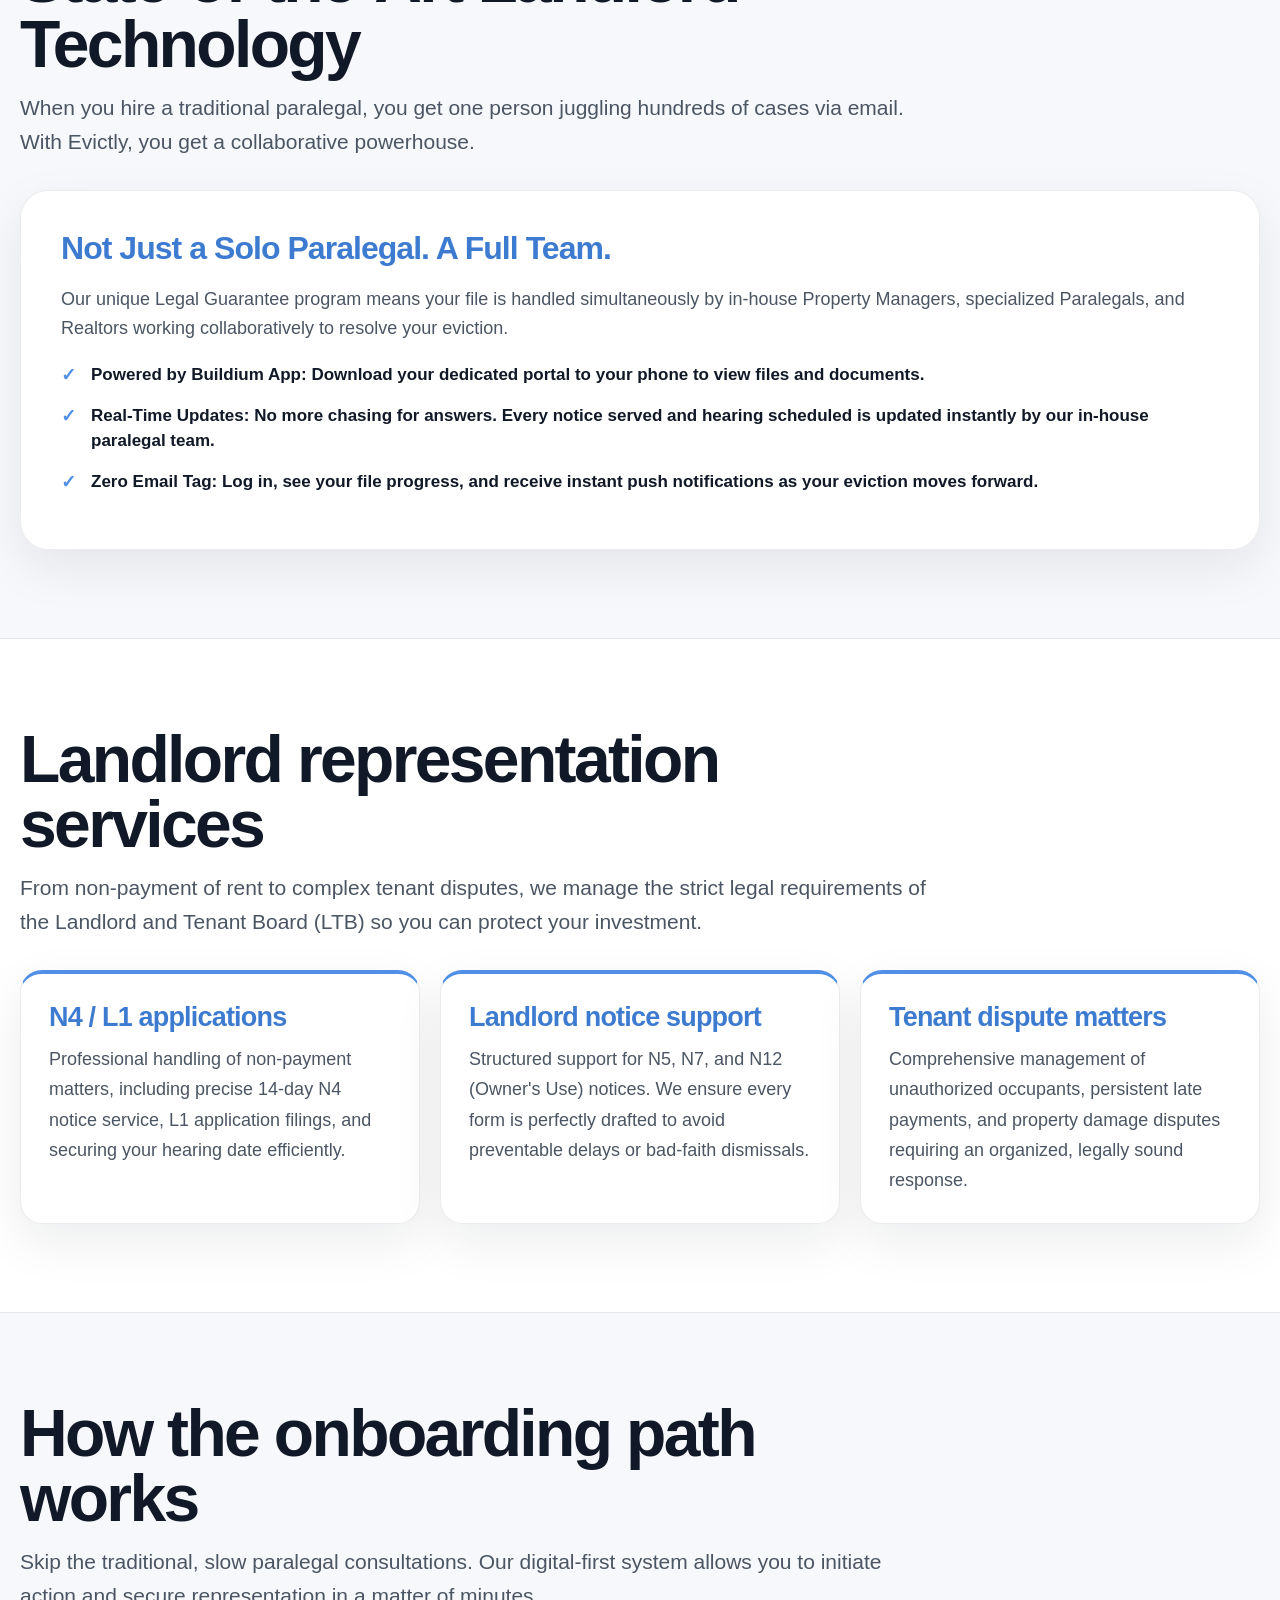
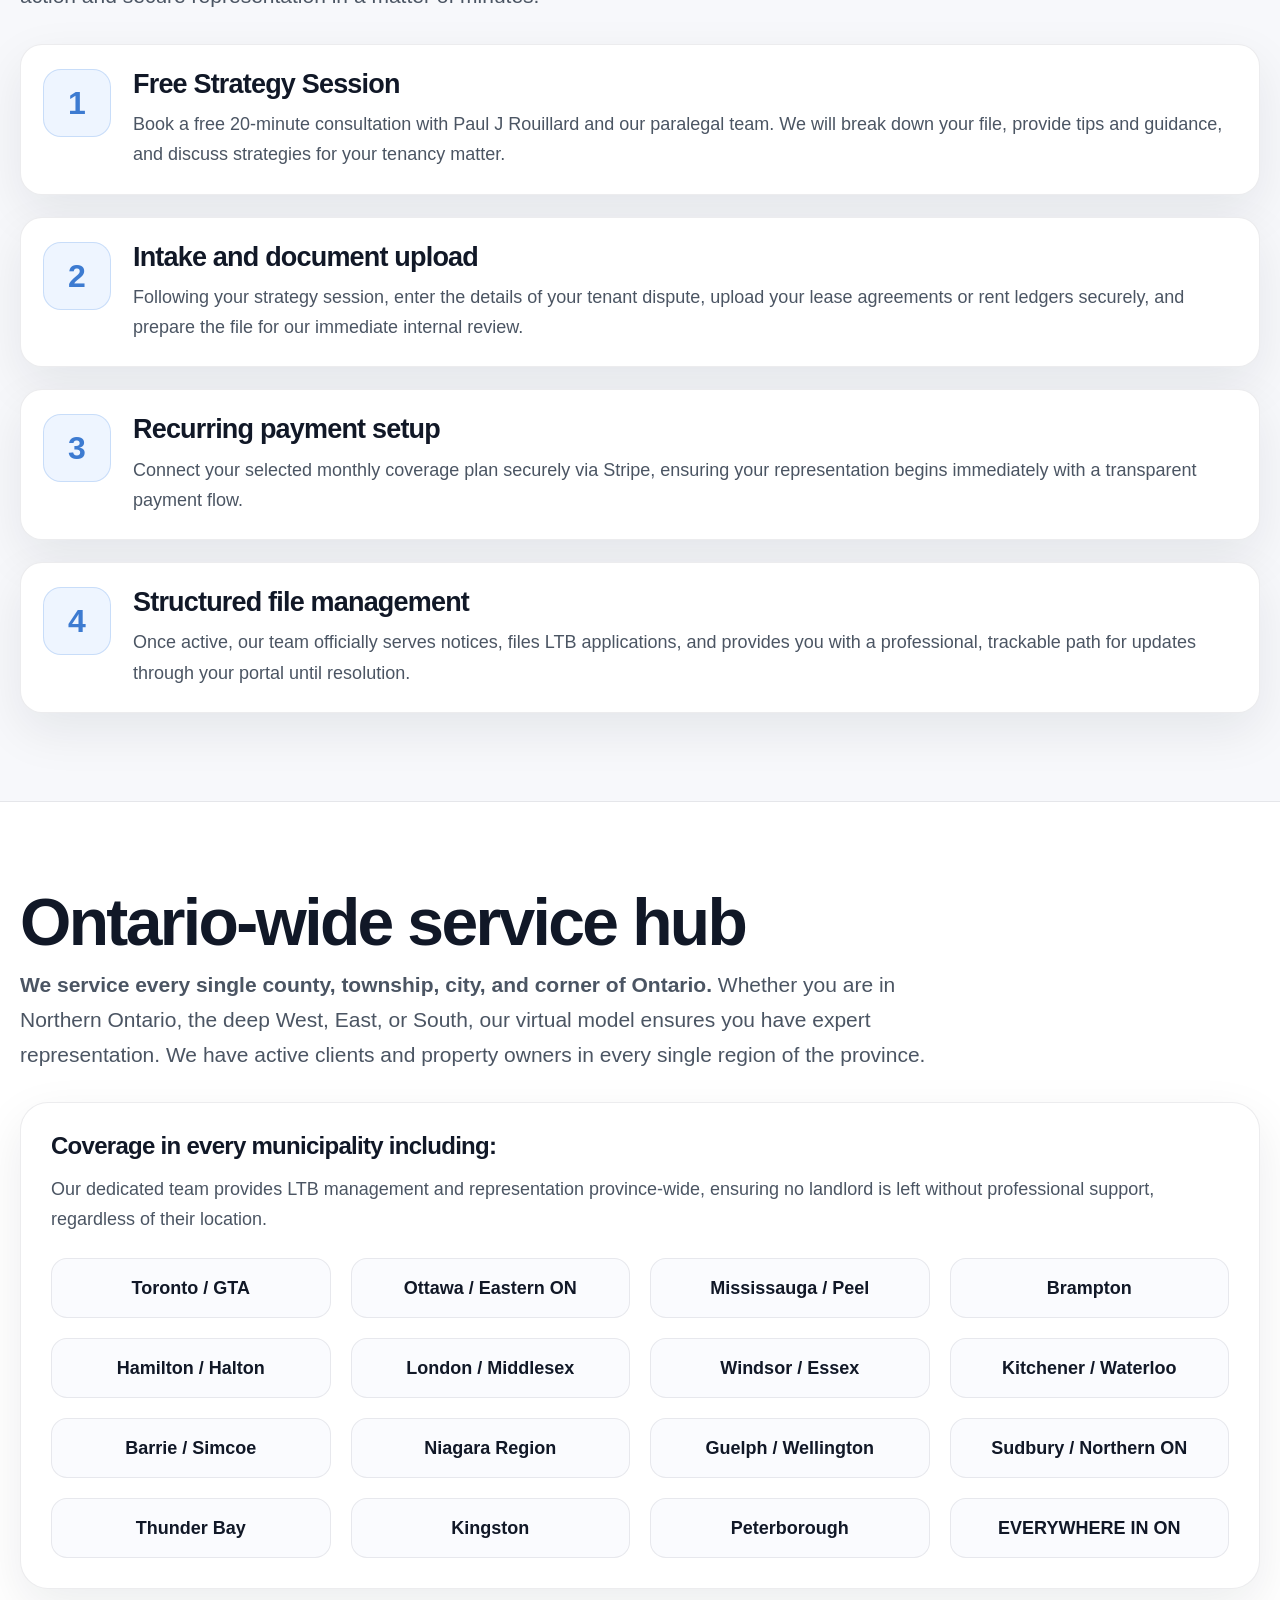
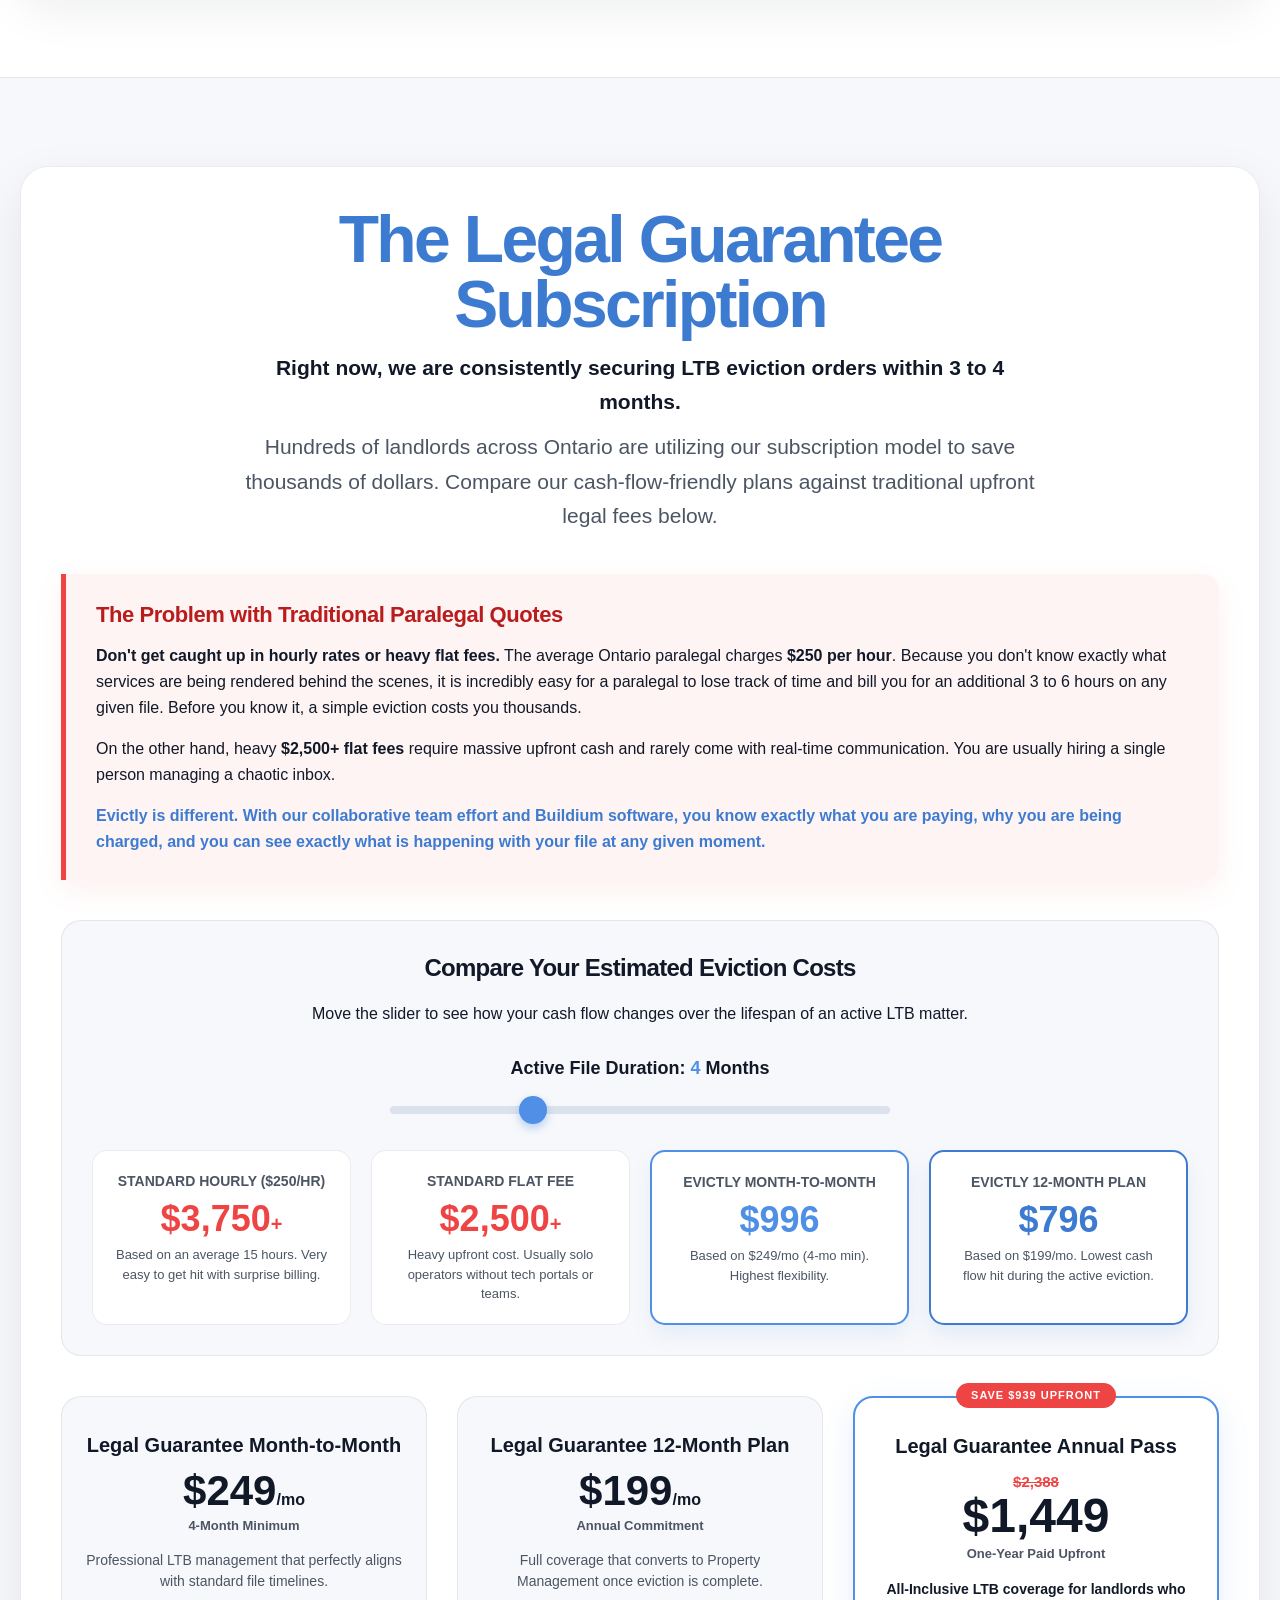
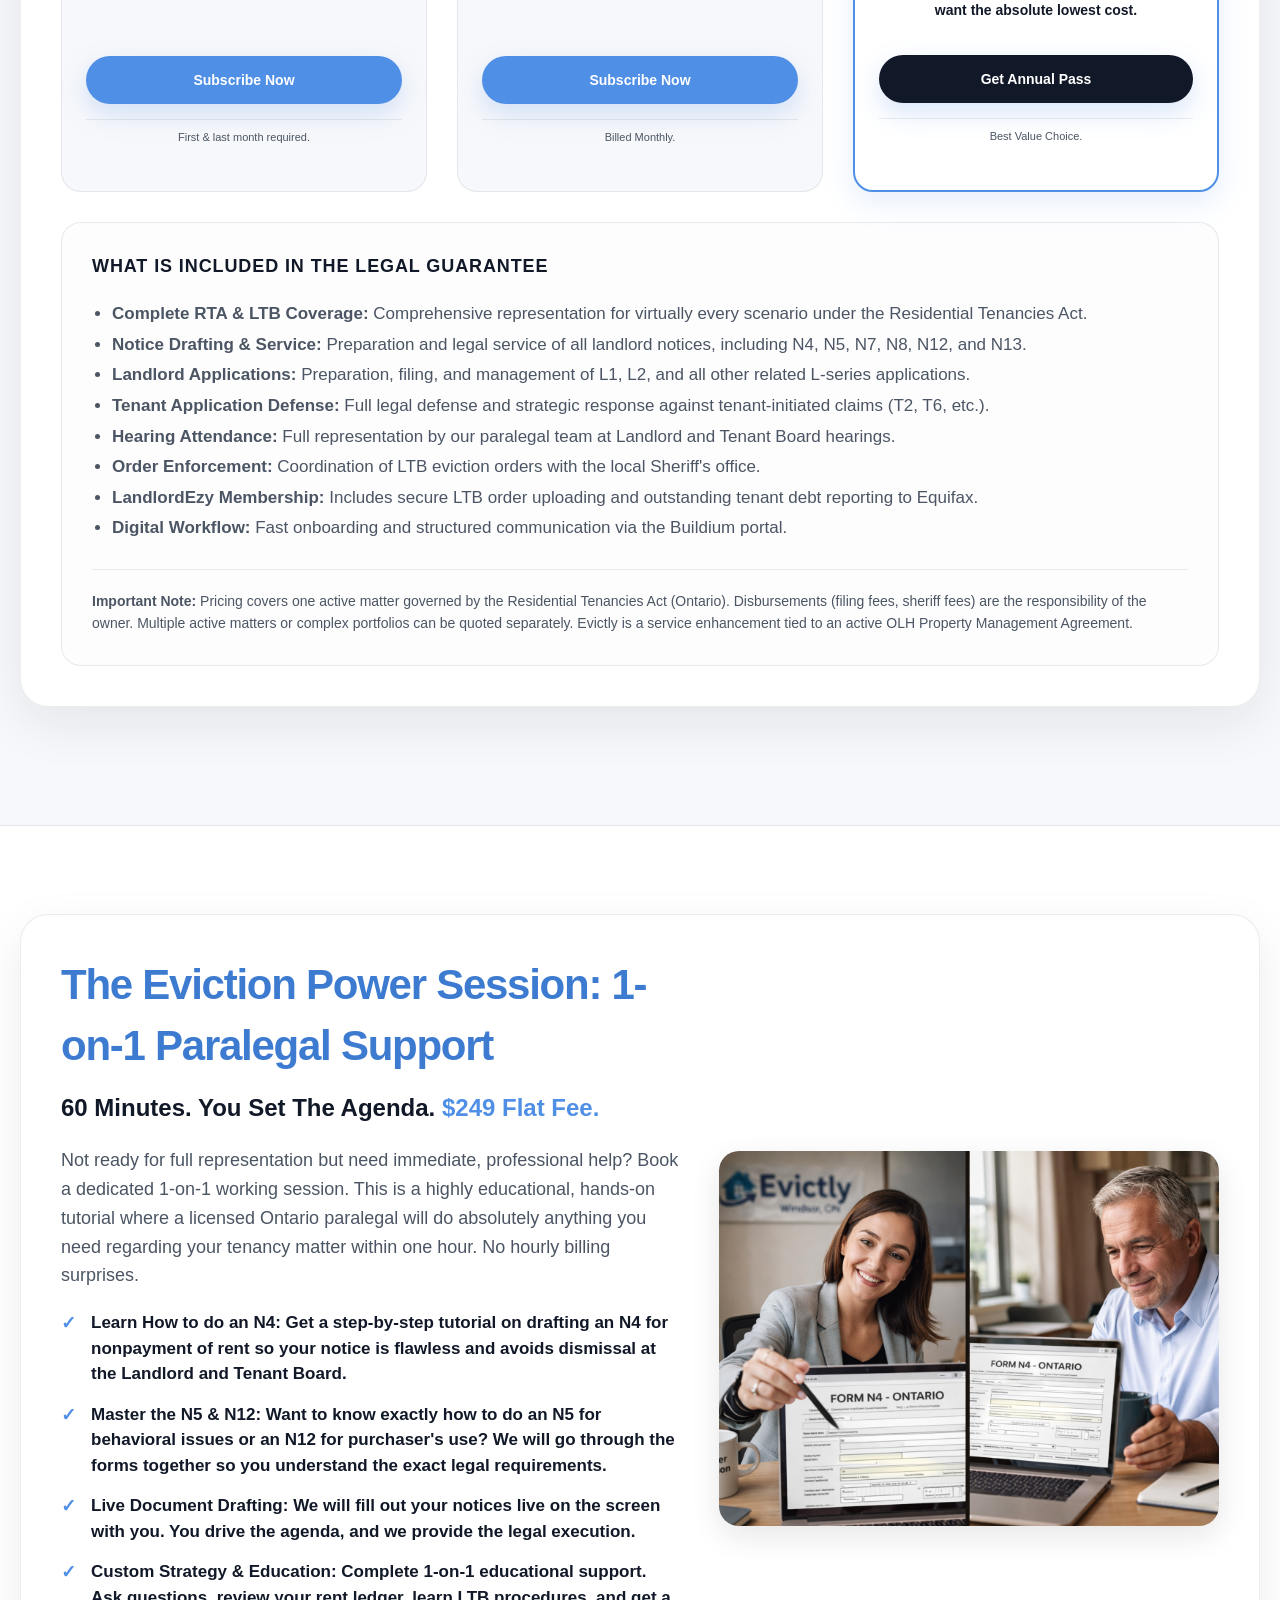
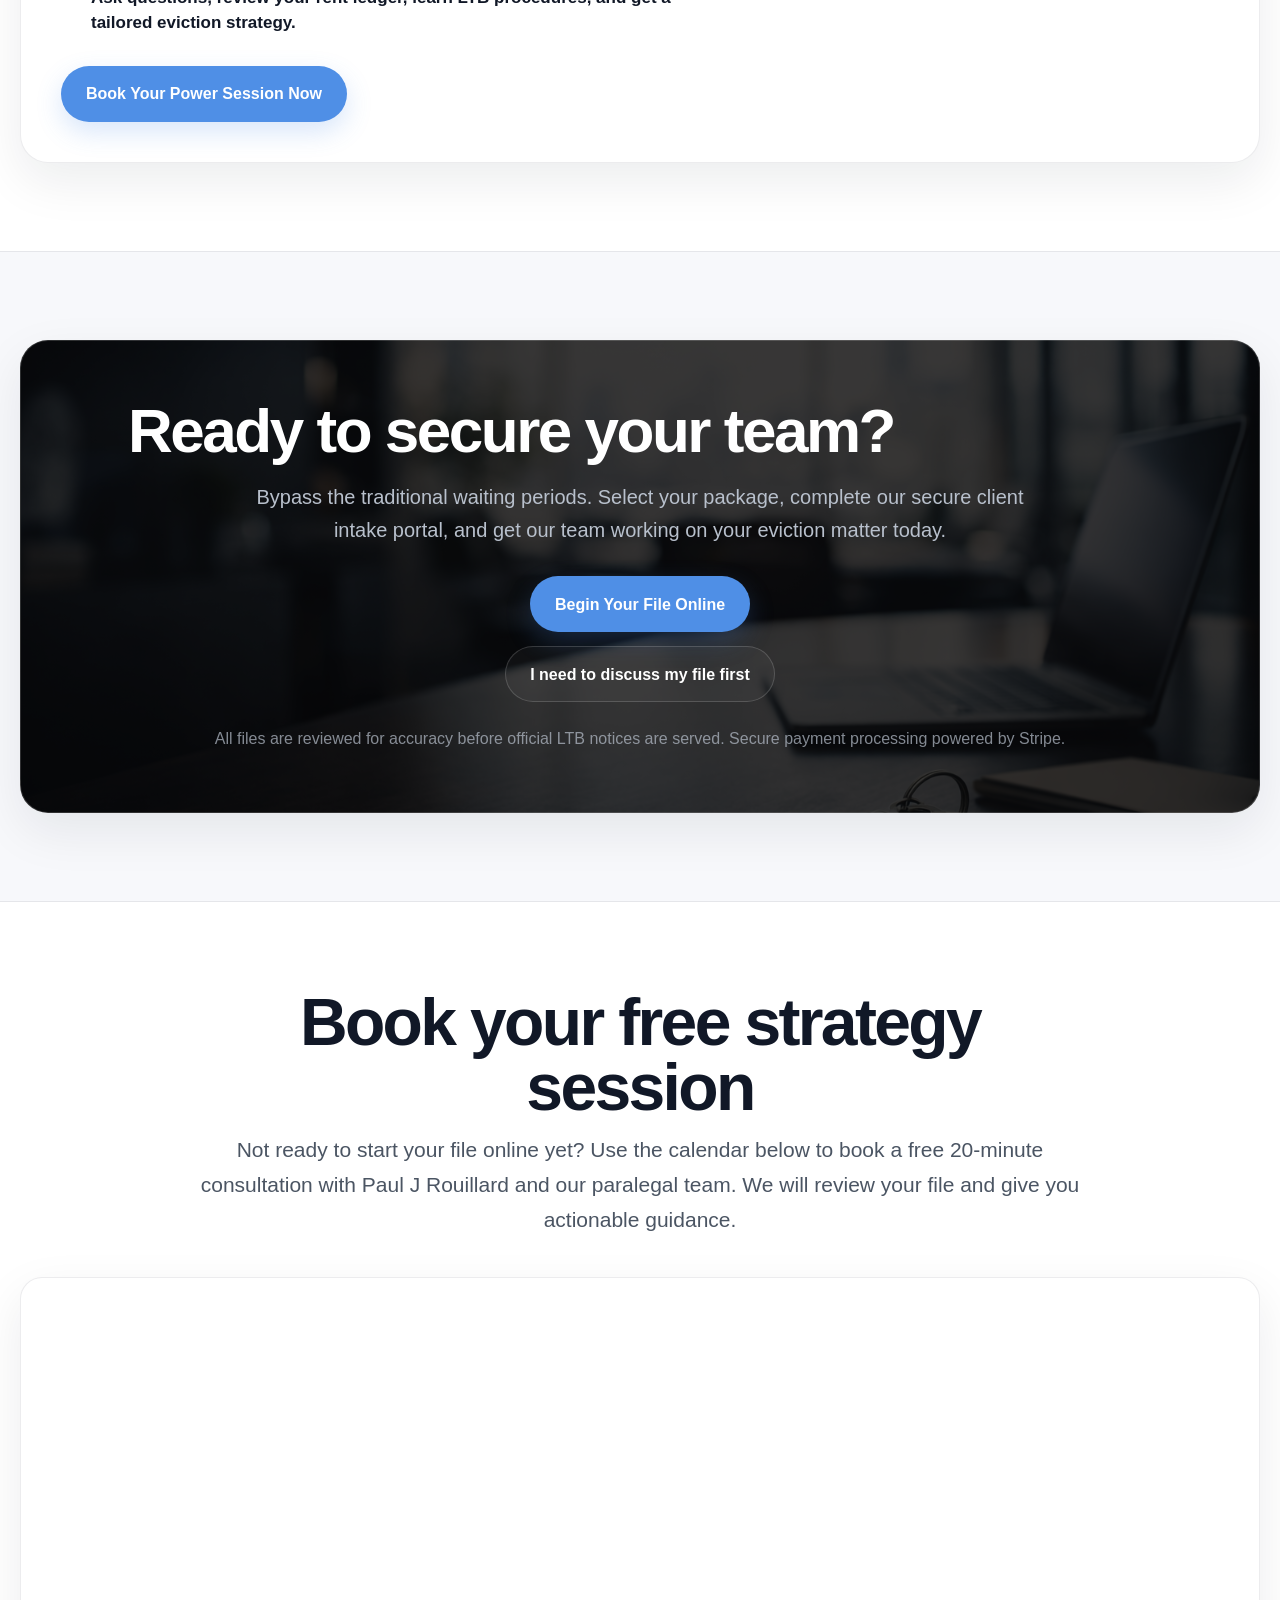
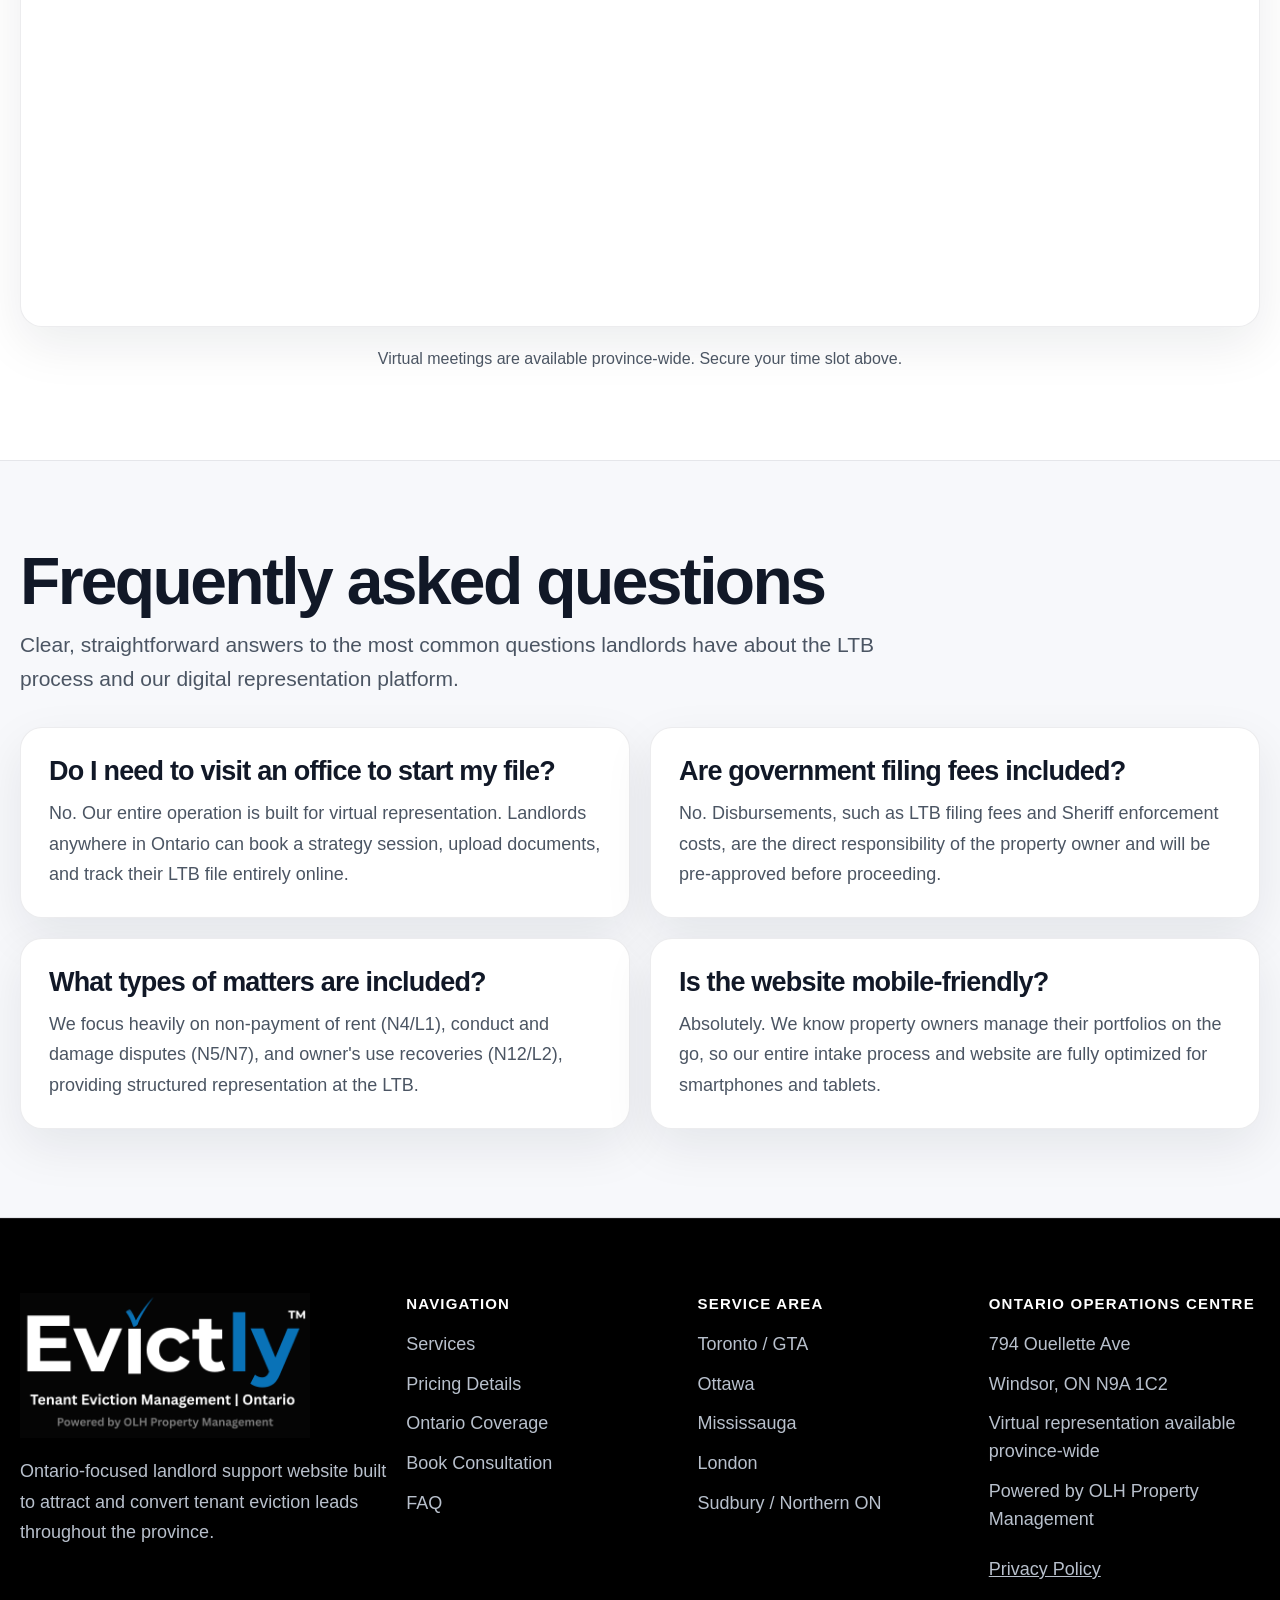
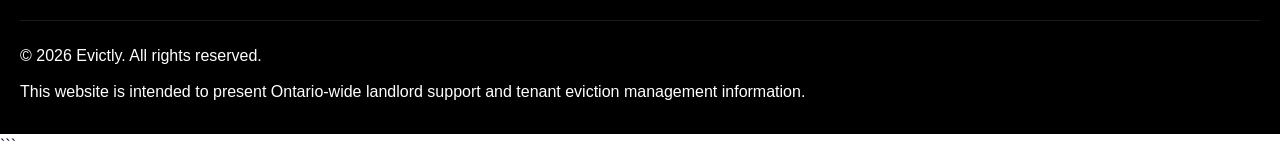
==== commit 7dbdfde1: "secure your team" ====
--- a/index.html
+++ b/index.html
@@ -785,16 +785,23 @@
 
     <section class="section section-soft" id="start-file">
       <div class="container">
-        <div class="cta-panel" style="text-align: center;">
-          <h2>Ready to secure your team?</h2>
-          <p style="margin-left: auto; margin-right: auto;">
+        <div class="cta-panel" style="
+          text-align: center; 
+          background: linear-gradient(rgba(5, 5, 5, 0.8), rgba(5, 5, 5, 0.8)), url('images/ontario-tenant-eviction-landlord-legal-office.png'); 
+          background-size: cover; 
+          background-position: center; 
+          border: 1px solid var(--line-dark-strong);
+          padding: 60px 40px;
+        ">
+          <h2 style="color: var(--white); margin-bottom: 20px;">Ready to secure your team?</h2>
+          <p style="margin: 0 auto 30px; max-width: 800px; color: var(--text-light); font-size: 20px;">
             Bypass the traditional waiting periods. Select your package, complete our secure client intake portal, and get our team working on your eviction matter today.
           </p>
           <div class="cta-actions" style="margin-left: auto; margin-right: auto; justify-content: center;">
             <a class="btn btn-primary" href="#pricing">Begin Your File Online</a>
-            <a class="btn btn-secondary" href="#book-strategy">I need to discuss my file first</a>
-          </div>
-          <div class="small-note">
+            <a class="btn btn-secondary-dark" href="#book-strategy">I need to discuss my file first</a>
+          </div>
+          <div class="small-note" style="color: var(--text-light); opacity: 0.7; margin-top: 25px;">
             All files are reviewed for accuracy before official LTB notices are served. Secure payment processing powered by Stripe.
           </div>
         </div>
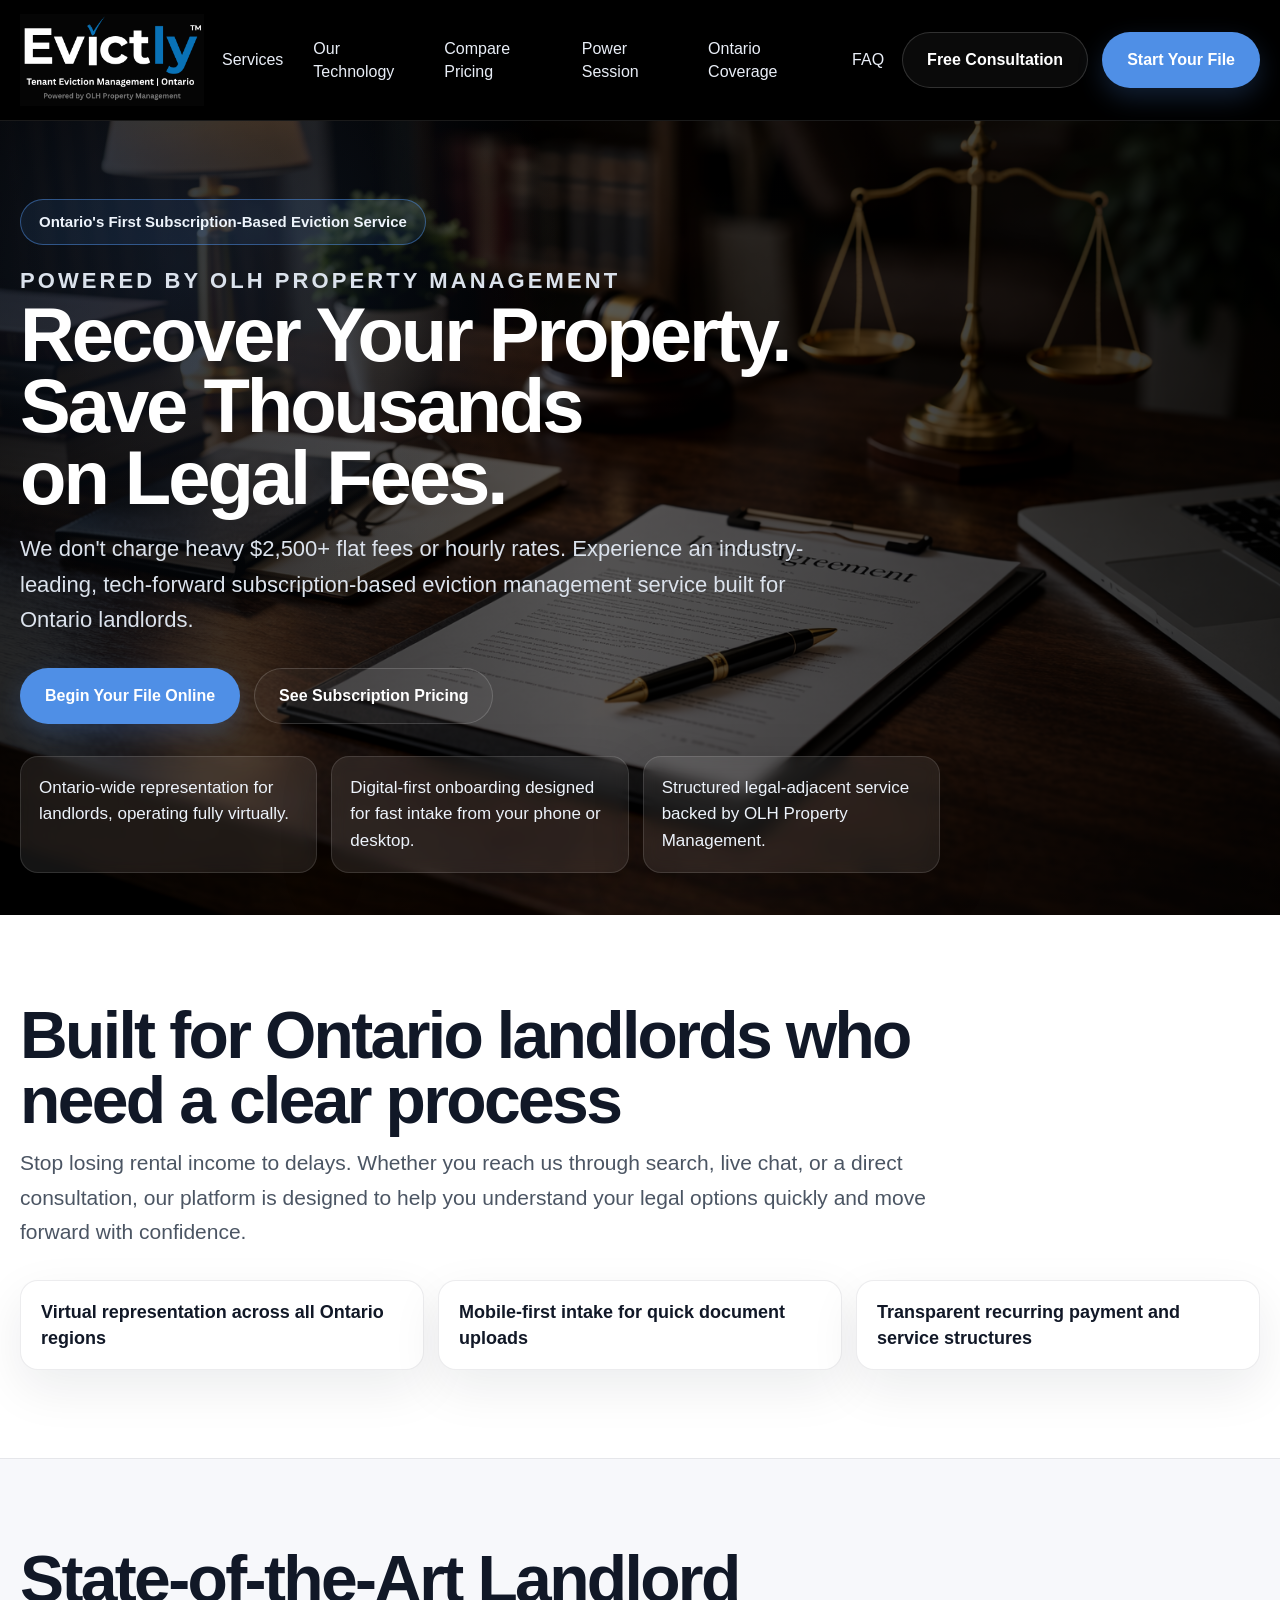
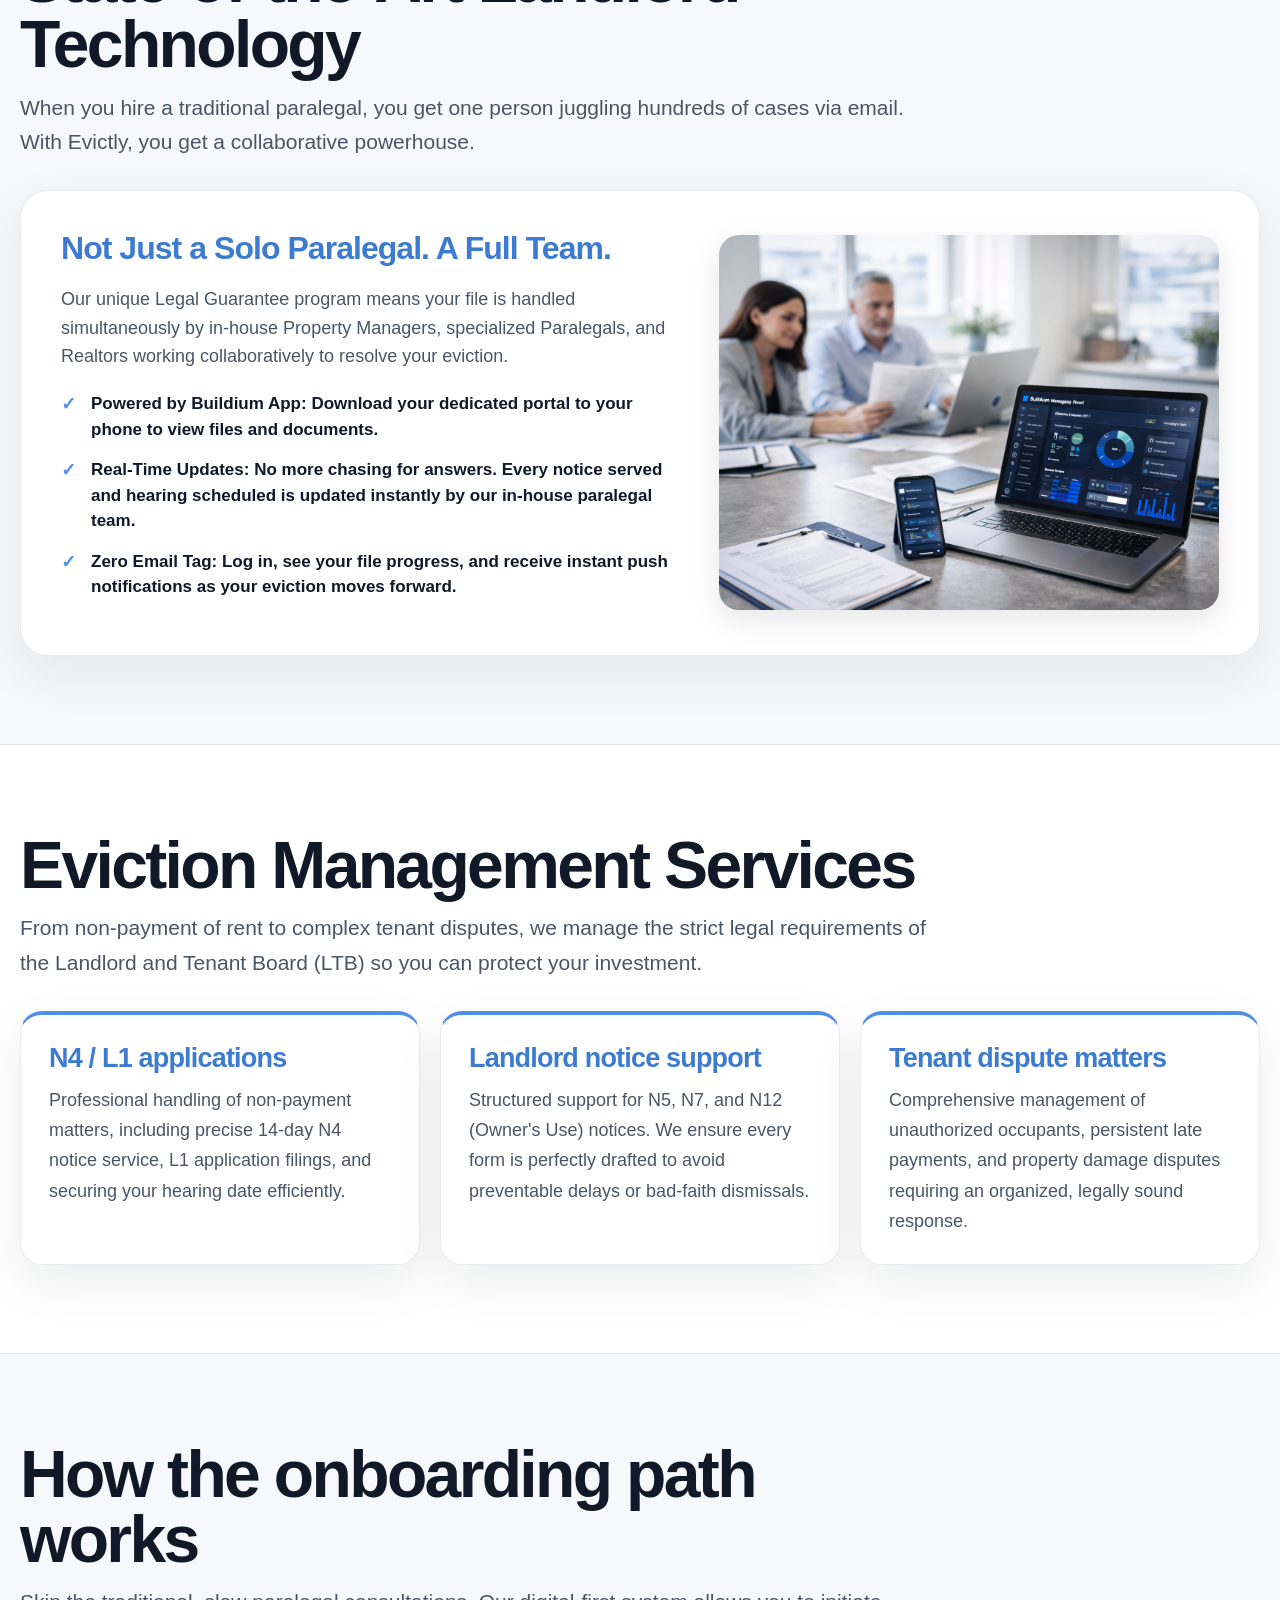
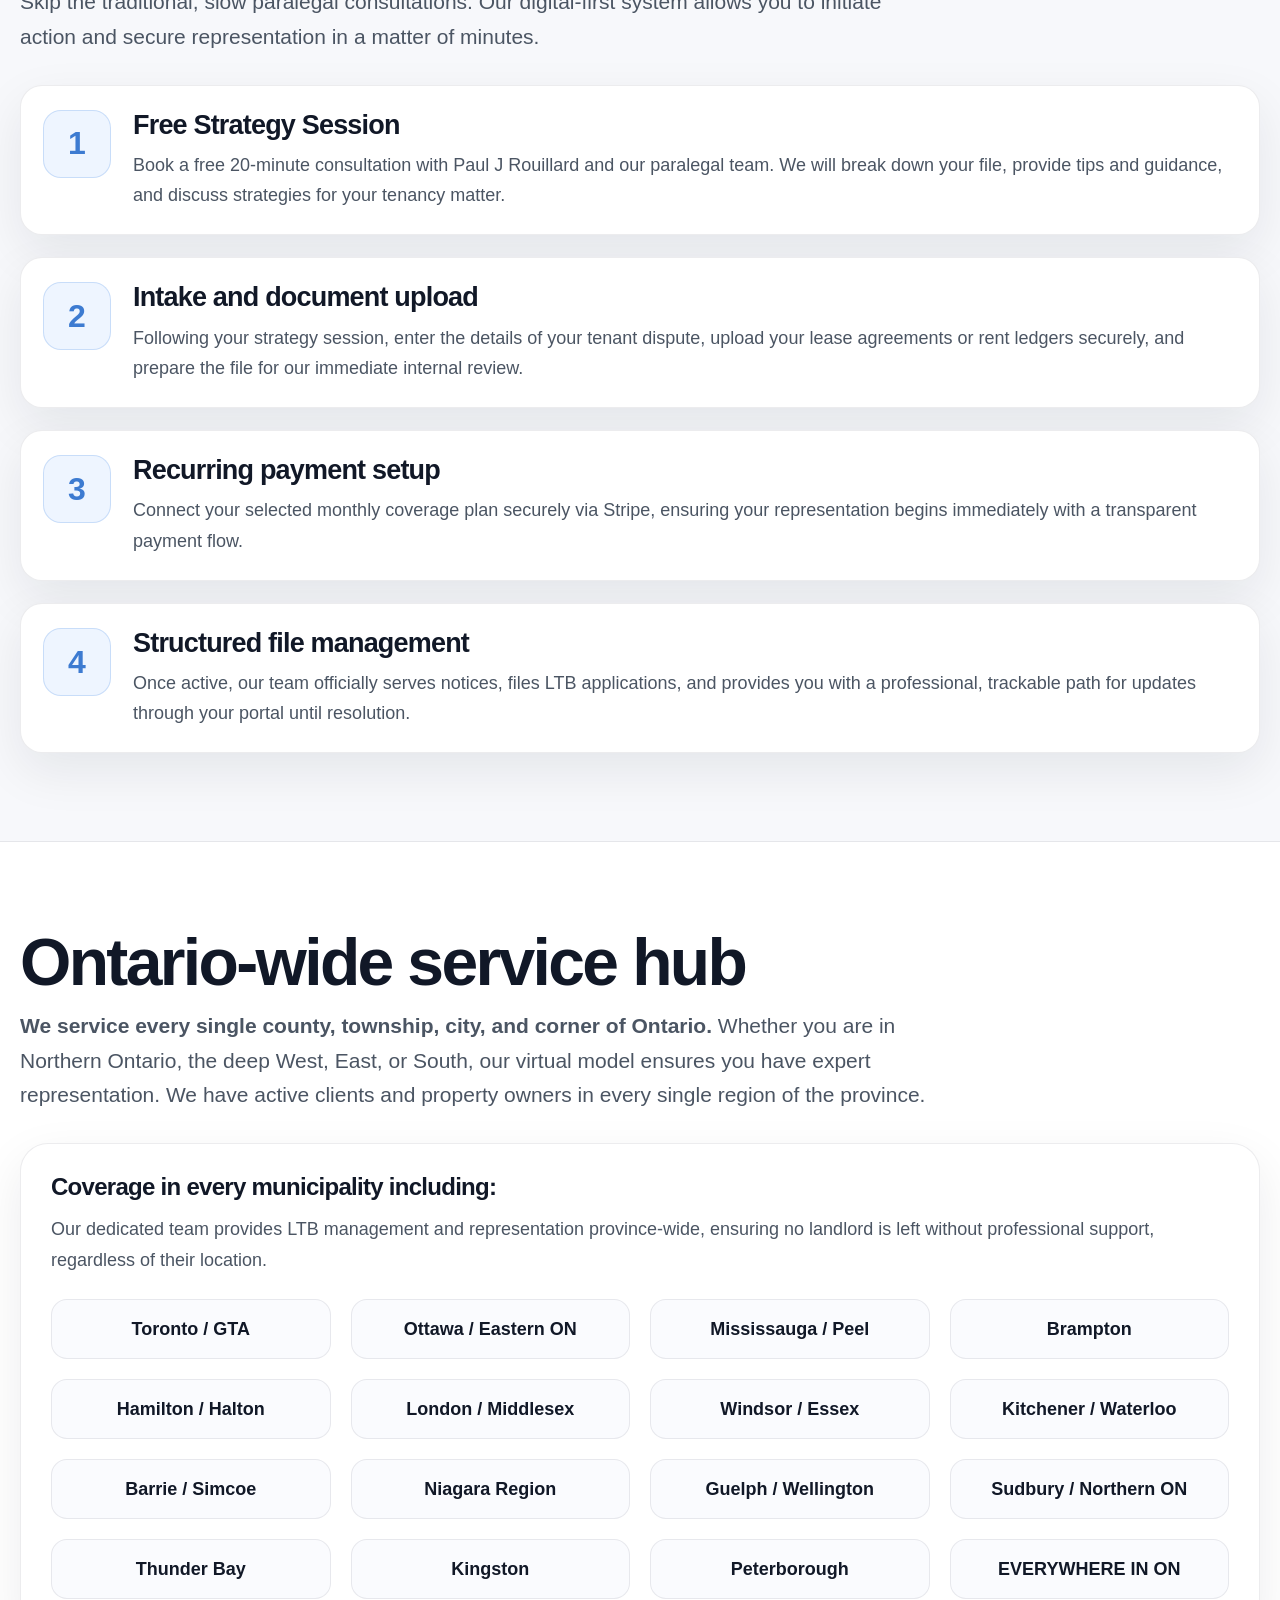
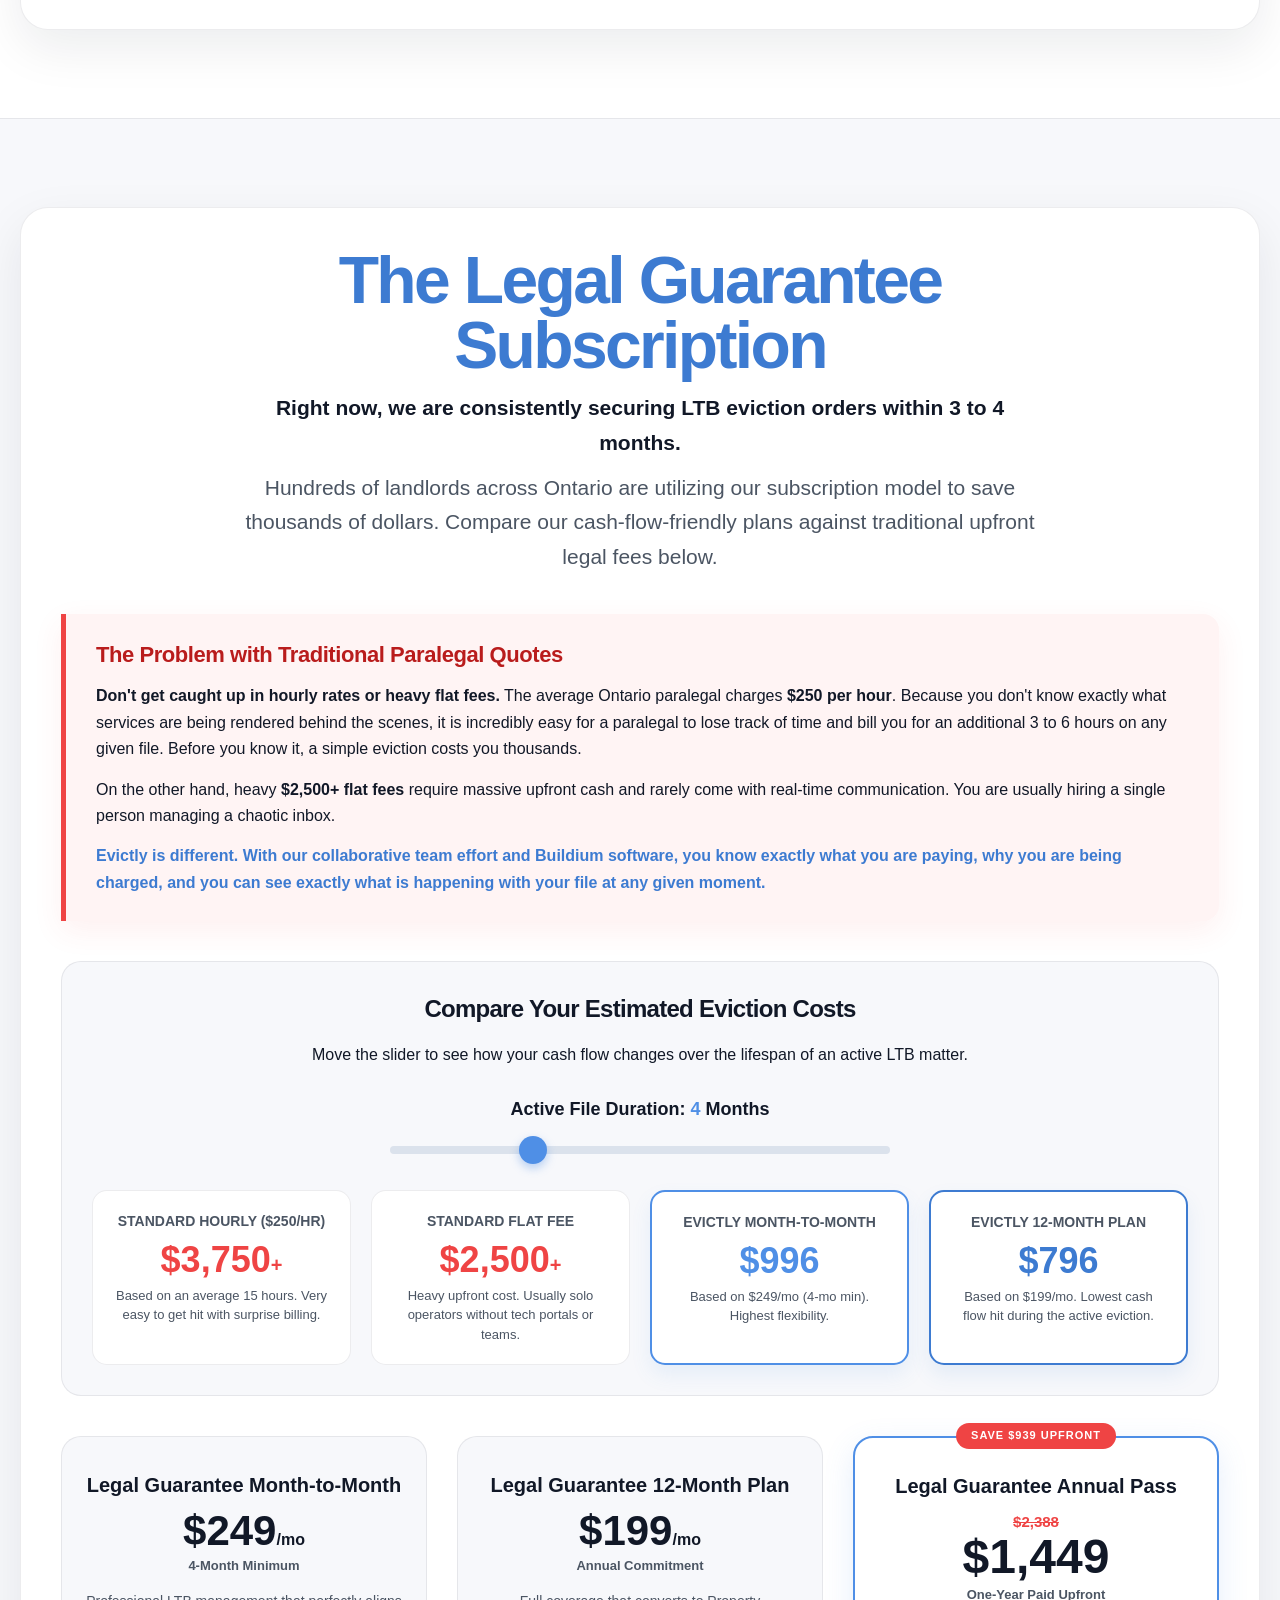
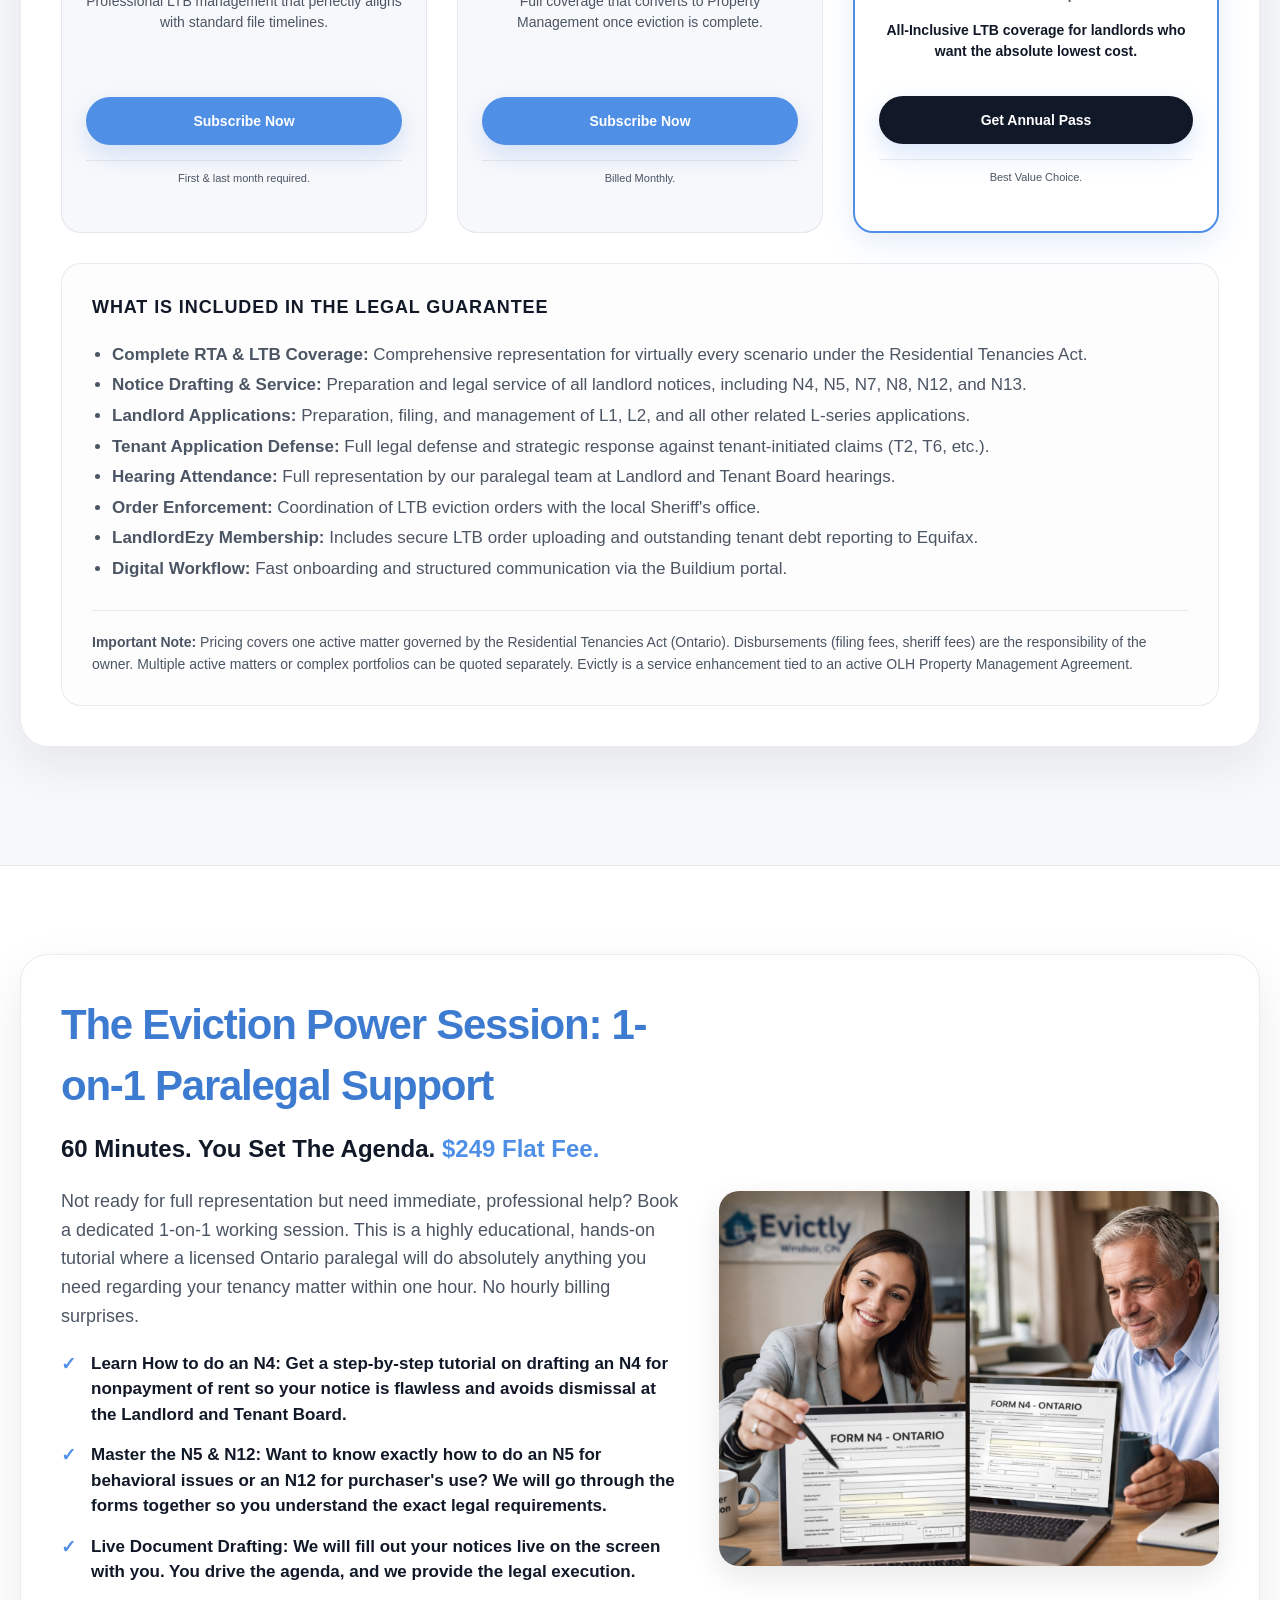
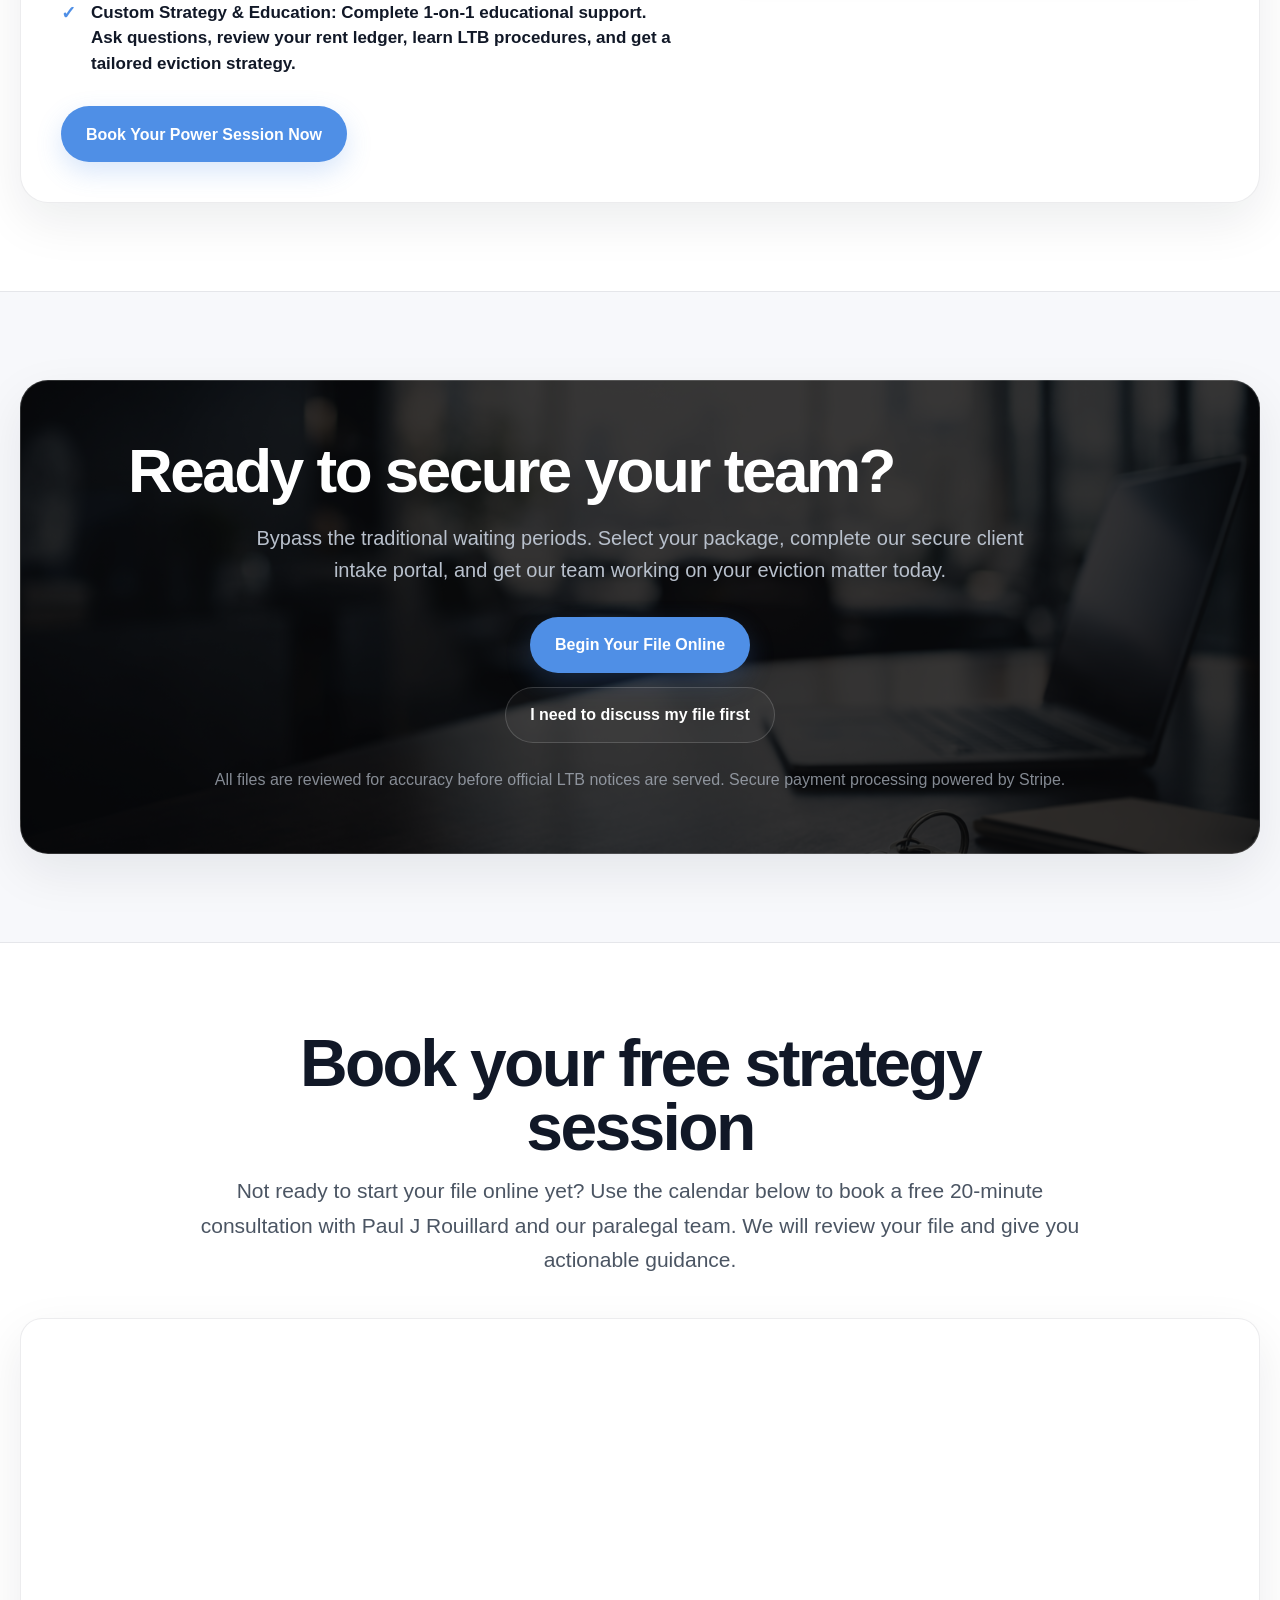
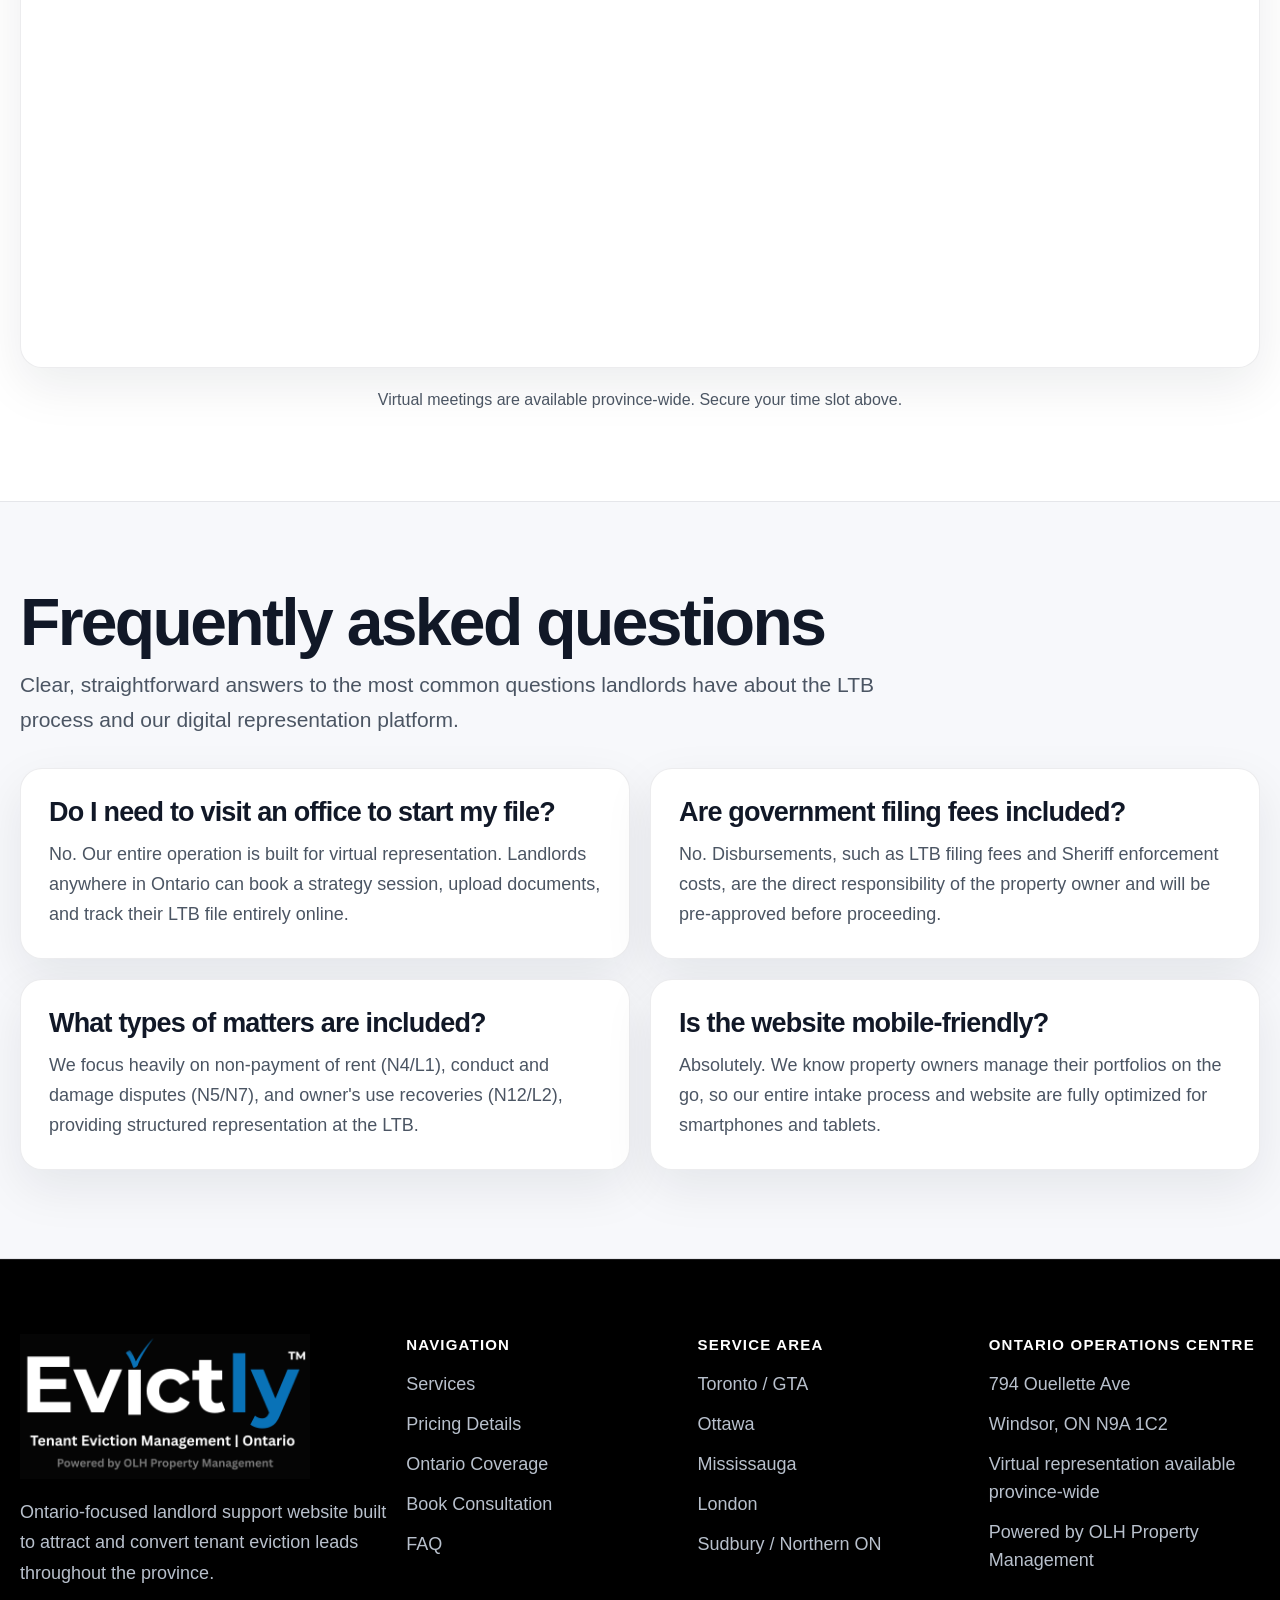
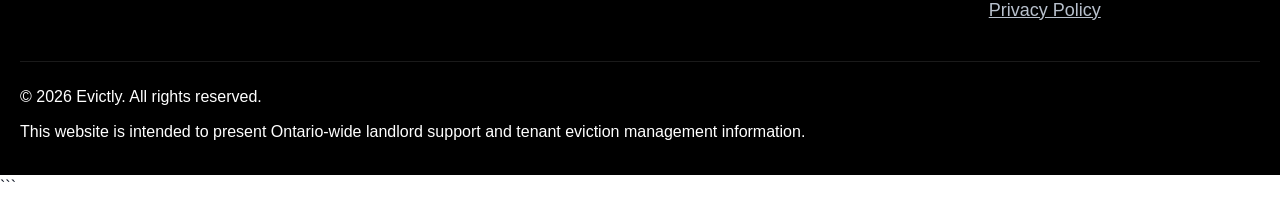
==== commit b60a968b: "home" ====
--- a/index.html
+++ b/index.html
@@ -521,6 +521,15 @@
               <li><strong>Zero Email Tag:</strong> Log in, see your file progress, and receive instant push notifications as your eviction moves forward.</li>
             </ul>
           </div>
+          
+          <div style="flex: 1; max-width: 500px; width: 100%;">
+            <img 
+              src="images/ontario-landlord-technology-dashboard-property-management-system.png" 
+              alt="State-of-the-Art Landlord Technology visualizer with Buildium Management Report dashboard on laptop, smartphone, and collaborative triad team with landlord review in background Ontario Windsor" 
+              style="width: 100%; height: auto; border-radius: 20px; box-shadow: 0 10px 30px rgba(17, 24, 39, 0.1); object-fit: cover; aspect-ratio: 4/3;" 
+            />
+          </div>
+          
         </div>
       </div>
     </section>
@@ -528,7 +537,7 @@
     <section class="section section-light" id="services">
       <div class="container">
         <div class="section-heading">
-          <h2>Landlord representation services</h2>
+          <h2>Eviction Management Services</h2>
           <p>
             From non-payment of rent to complex tenant disputes, we manage the strict legal requirements of the Landlord and Tenant Board (LTB) so you can protect your investment.
           </p>
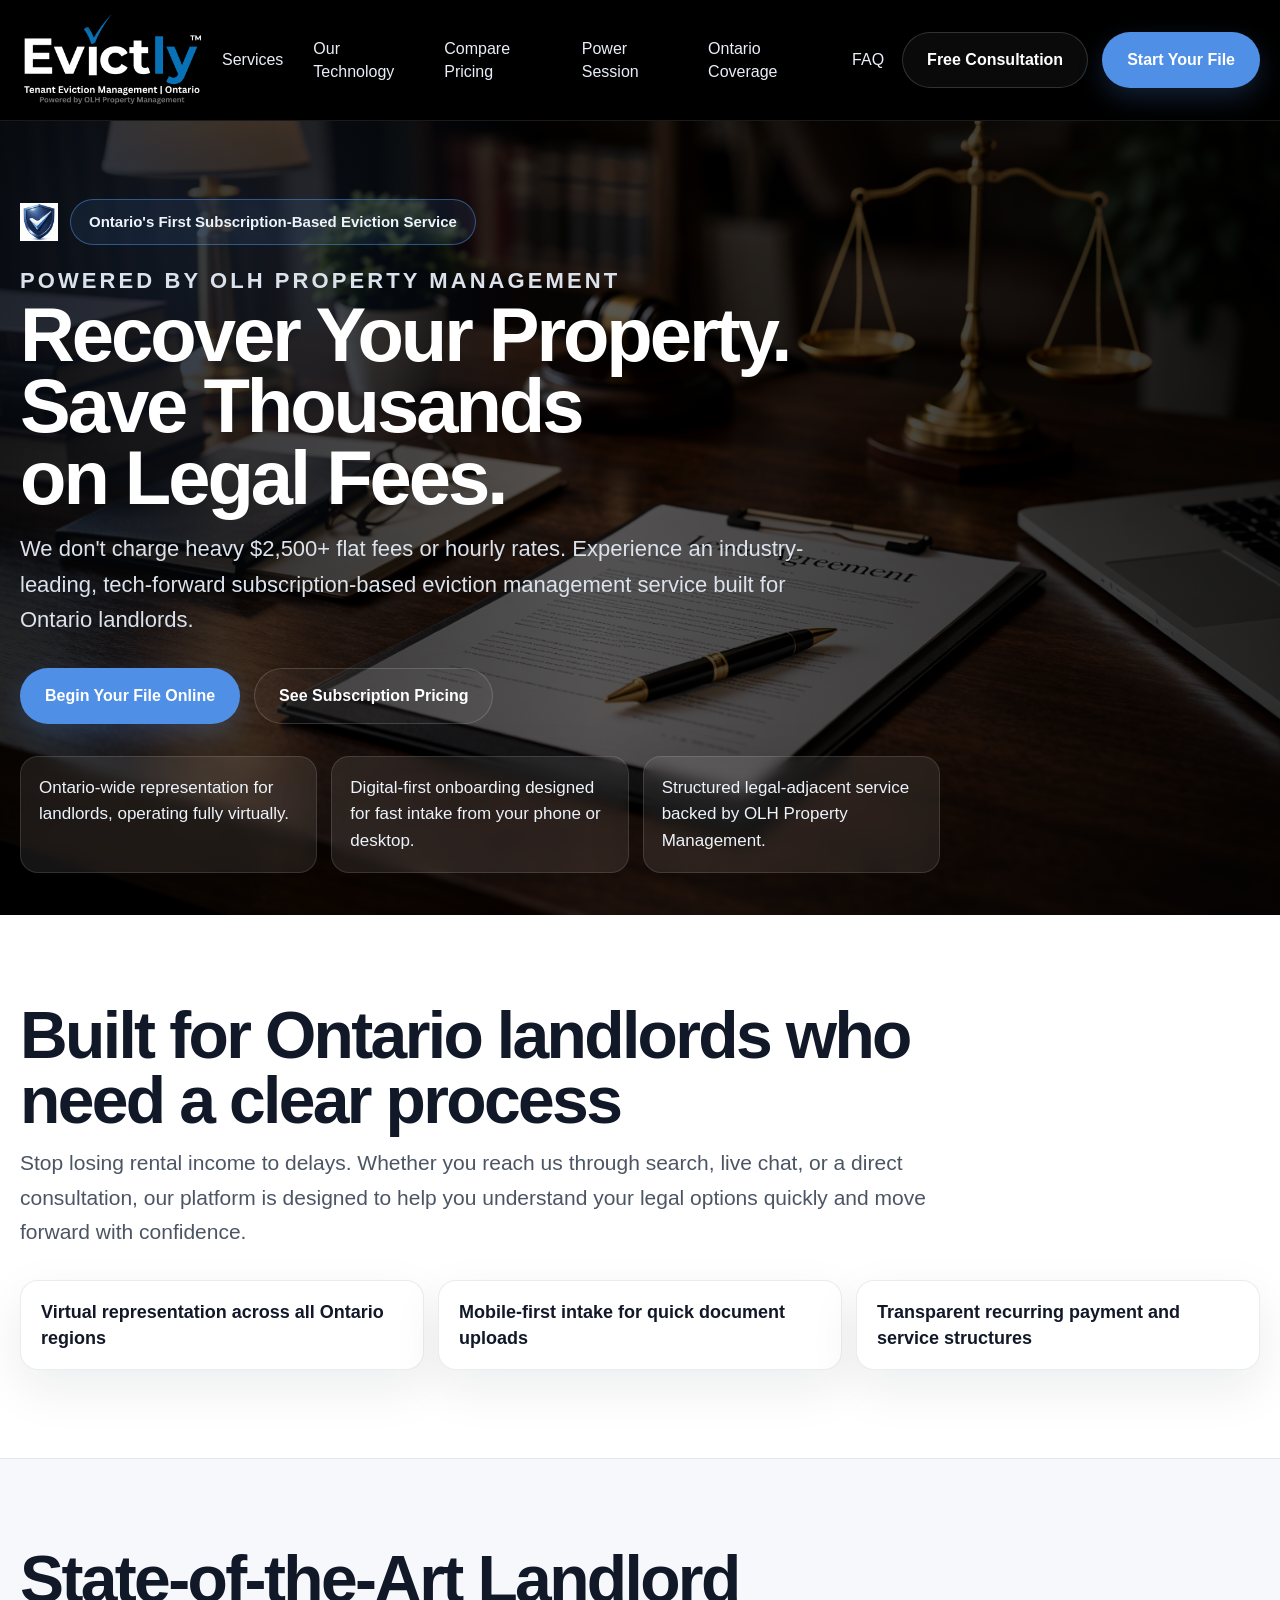
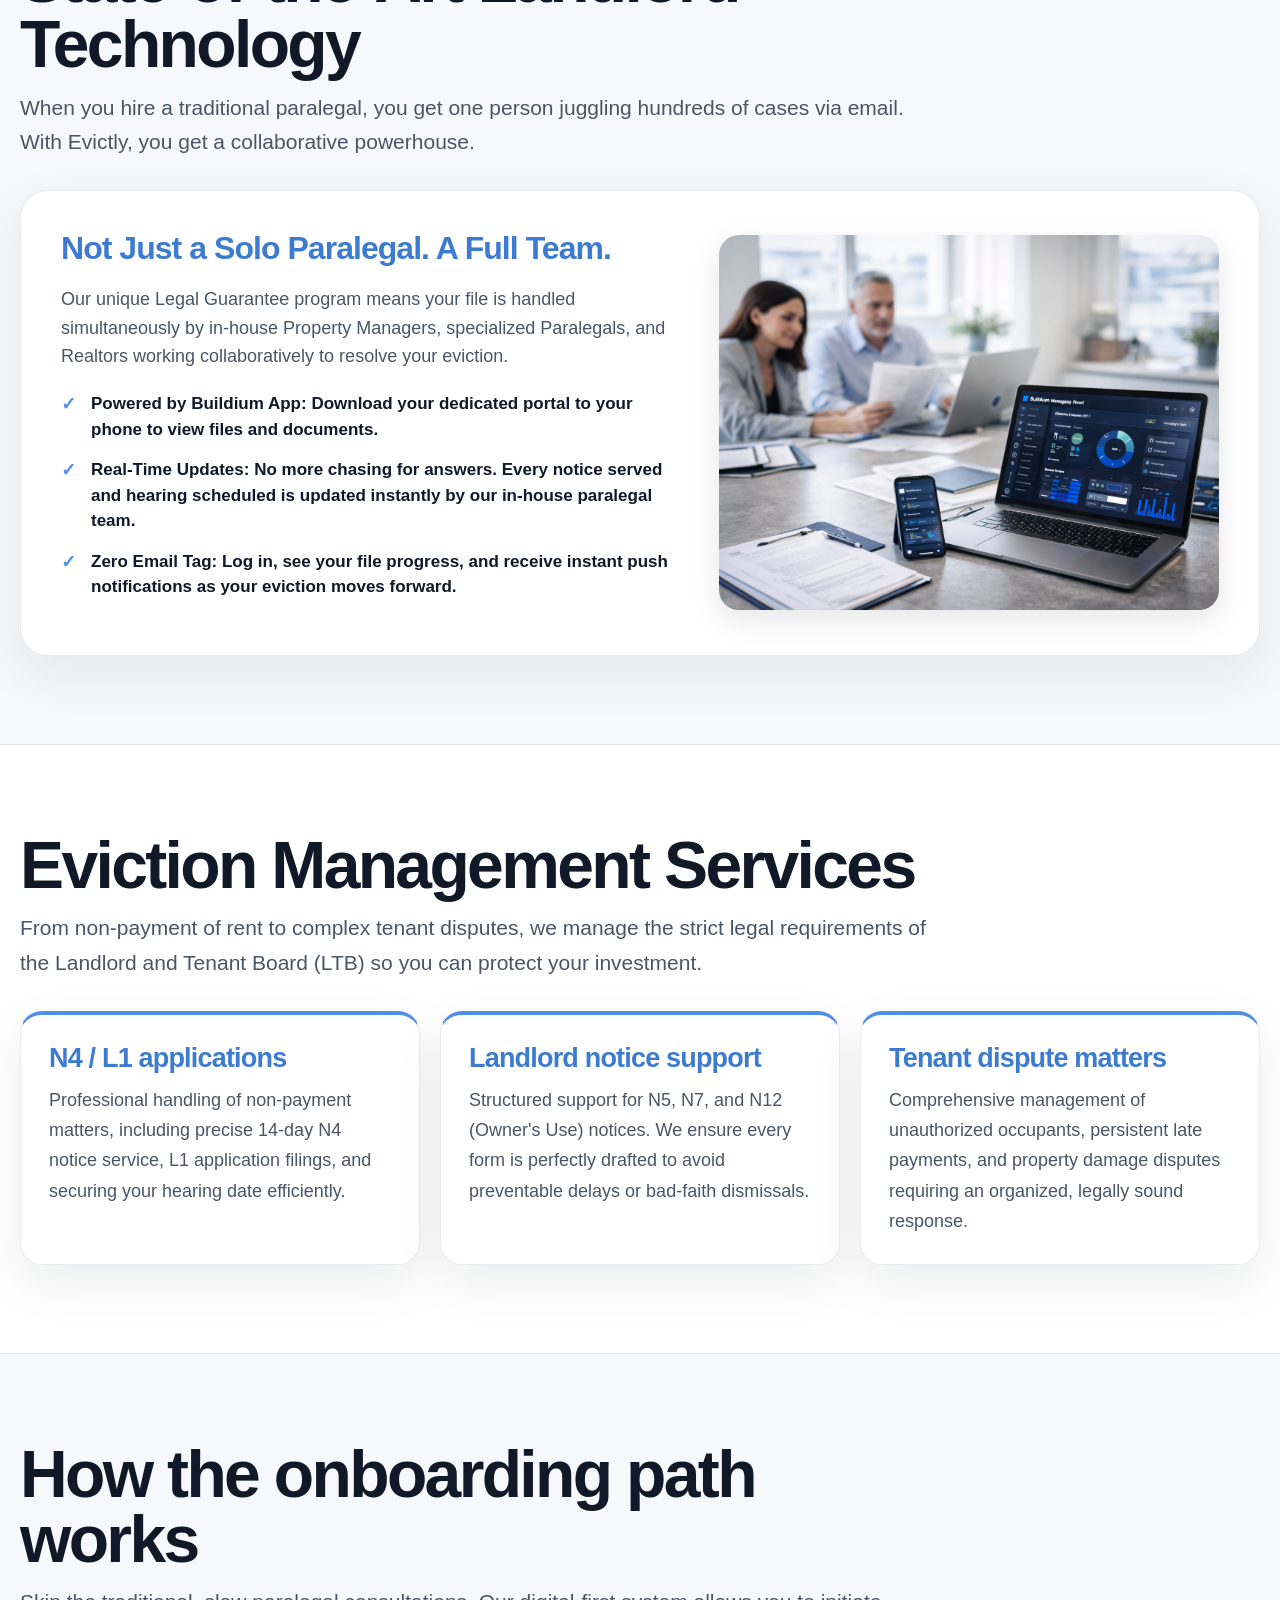
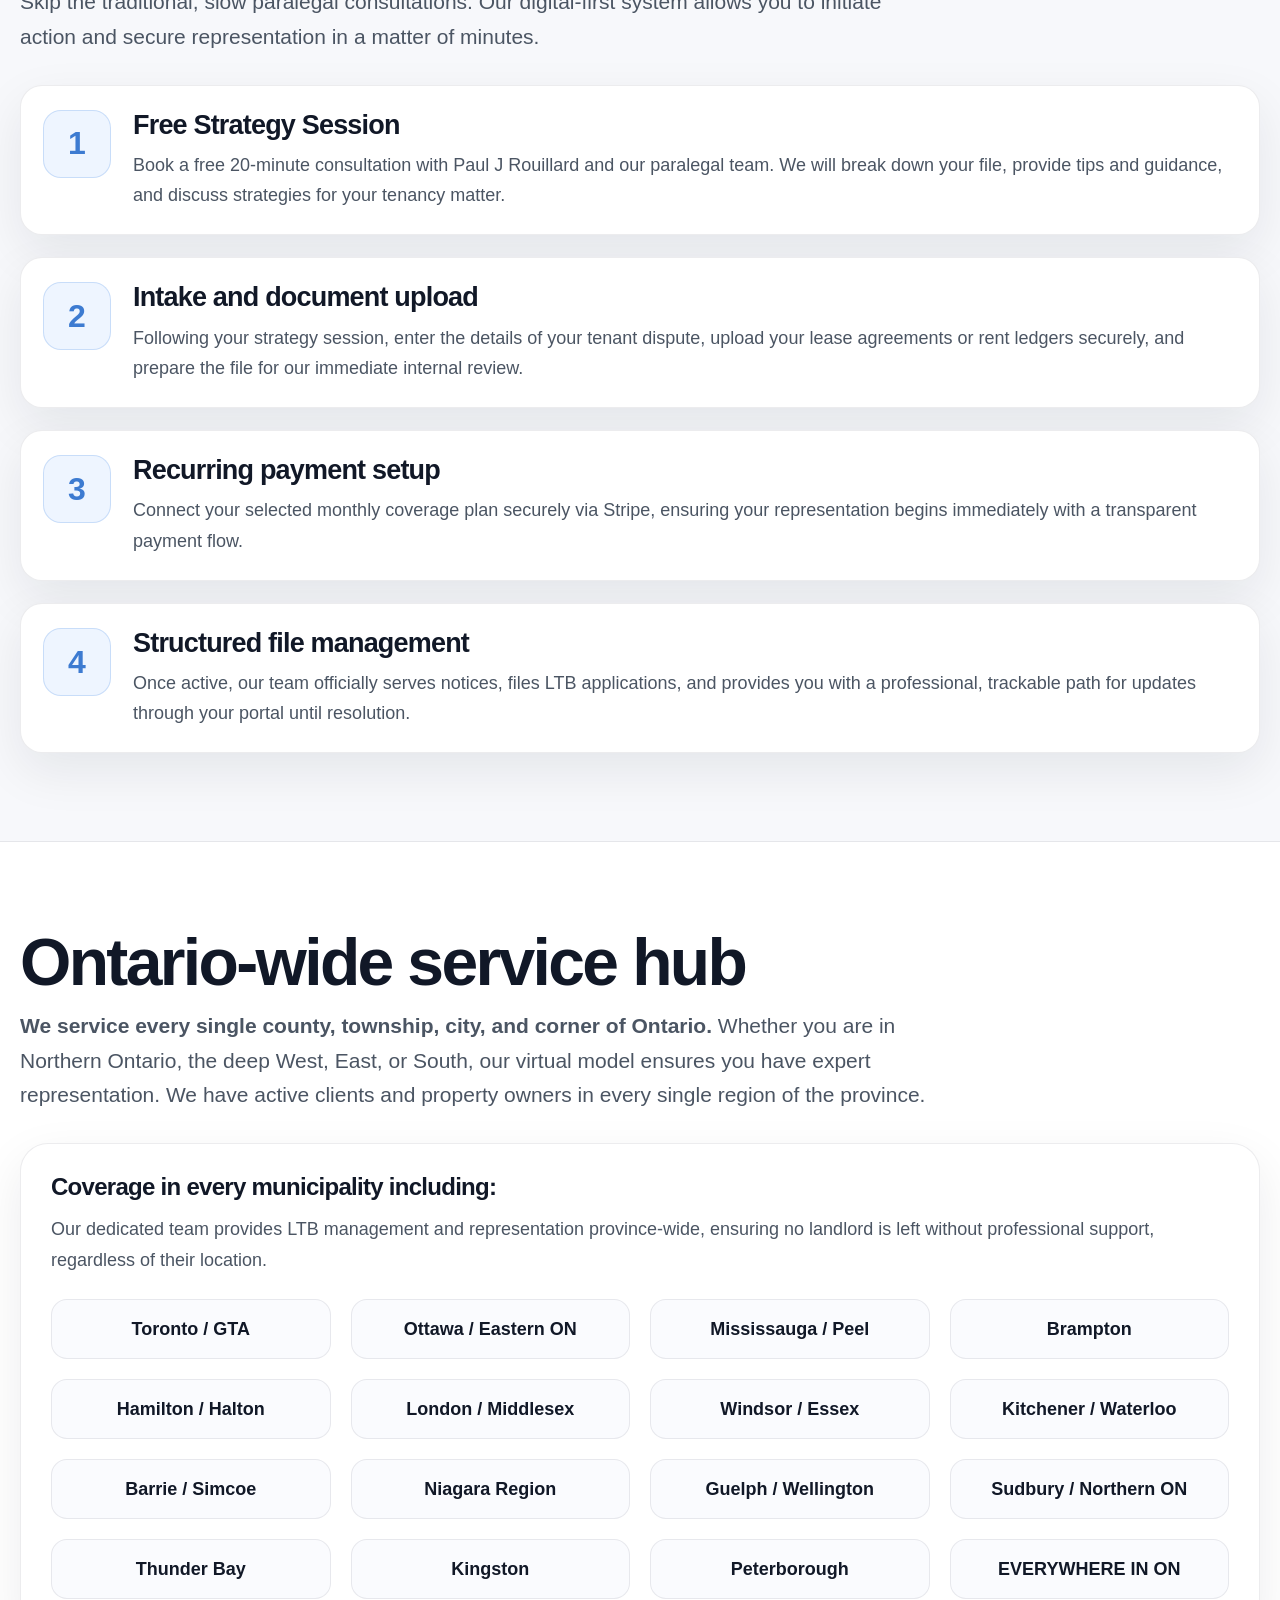
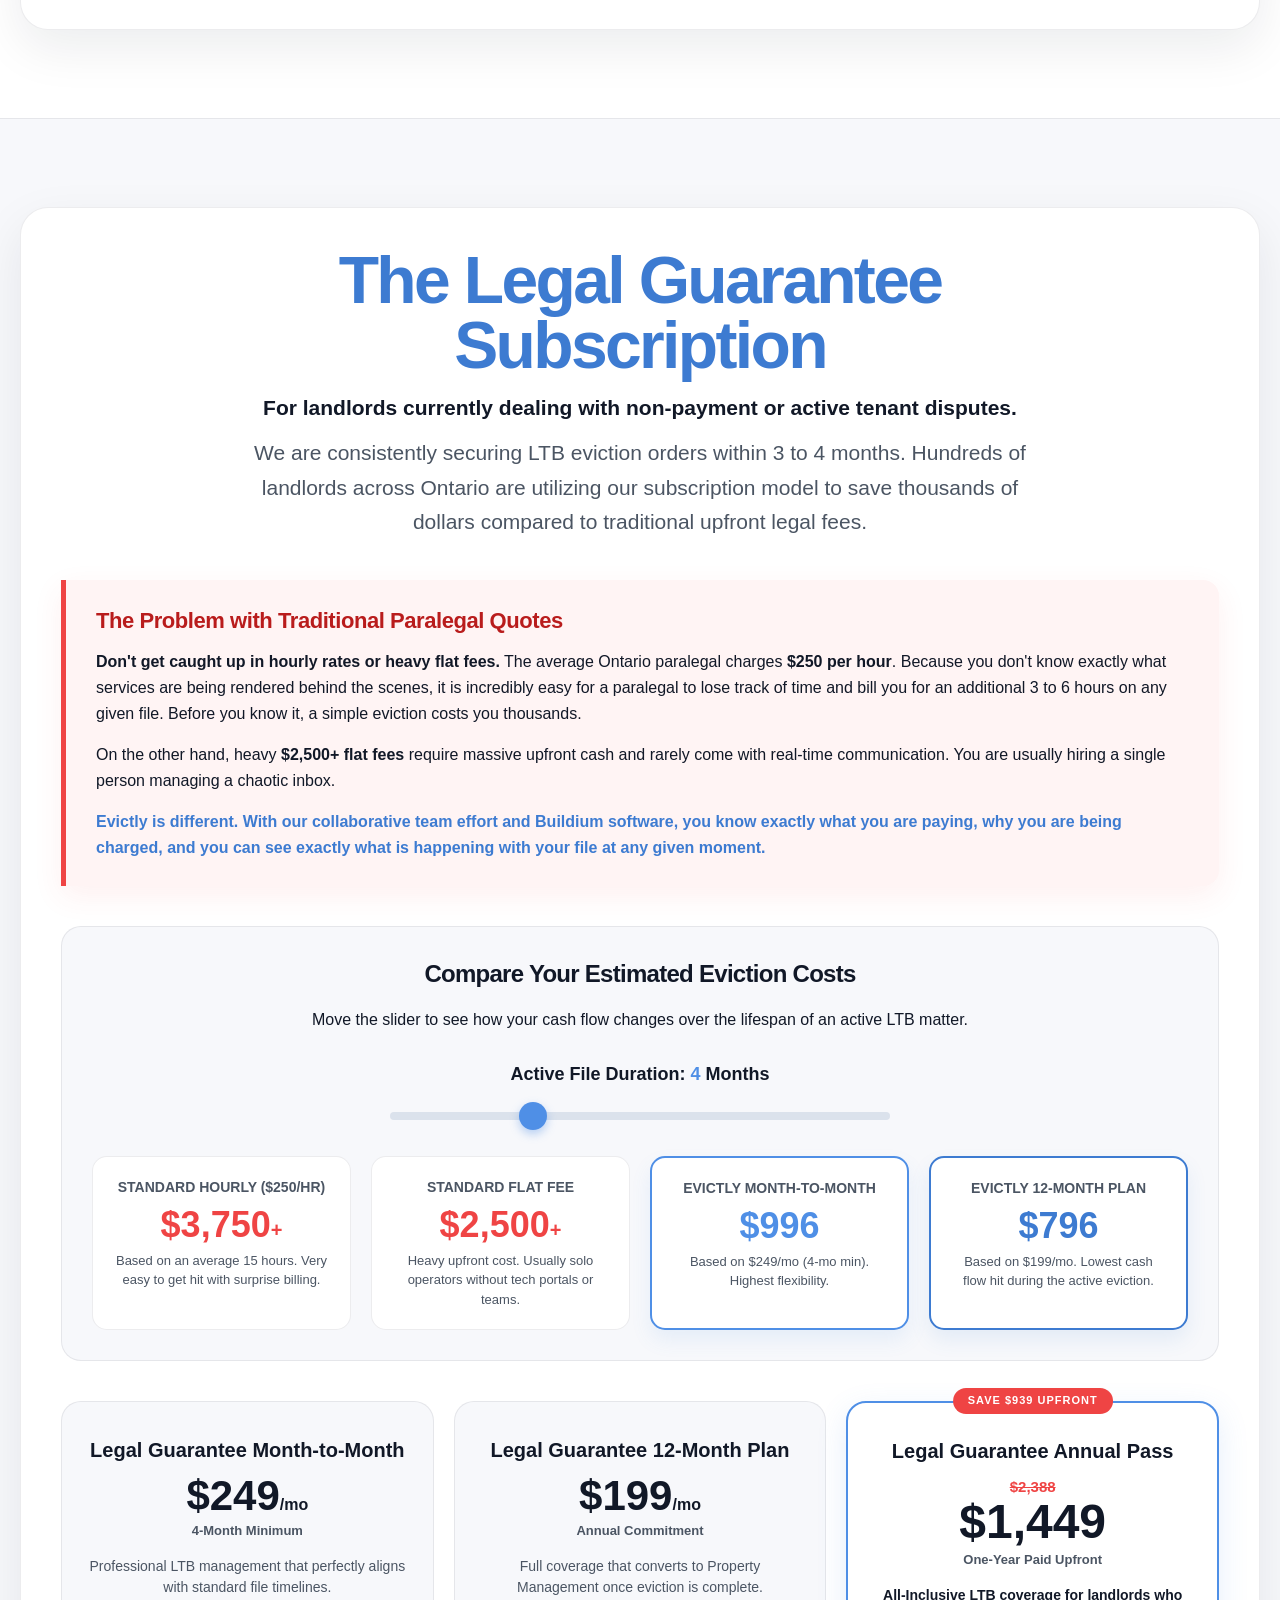
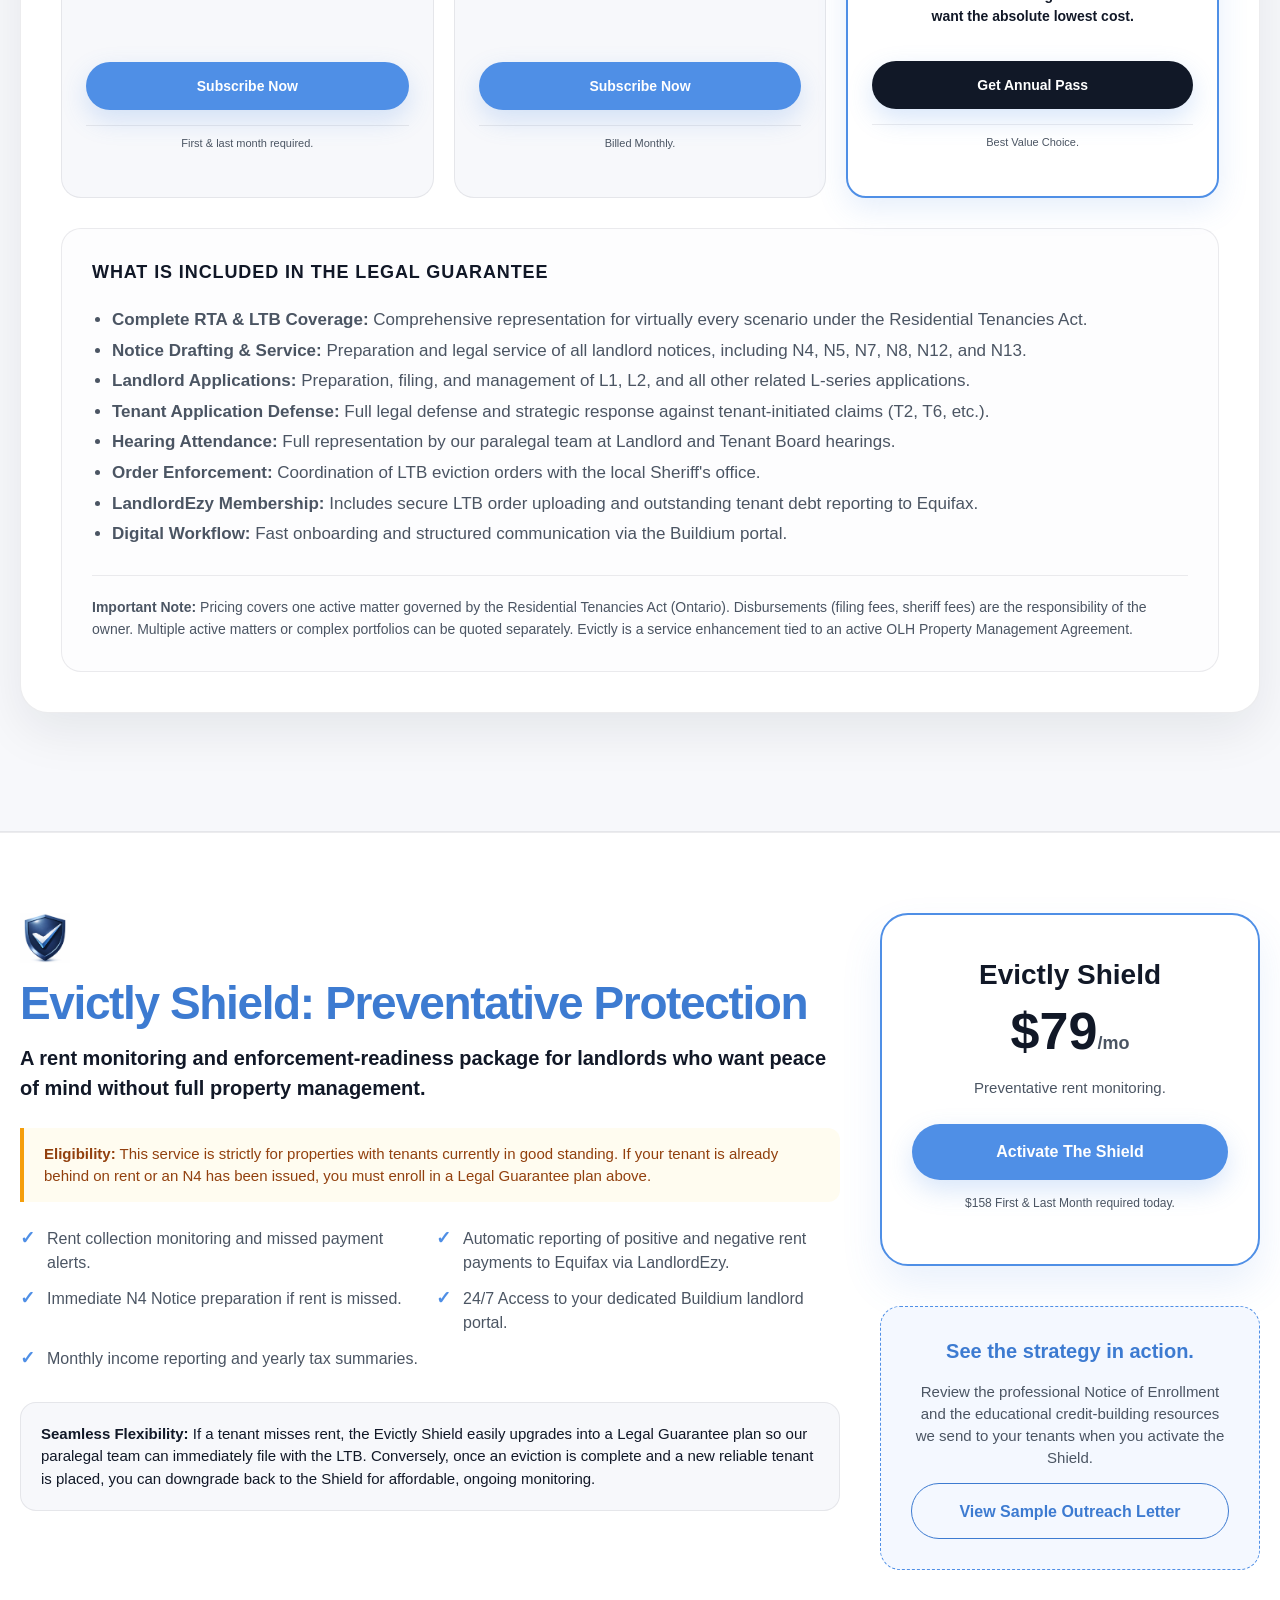
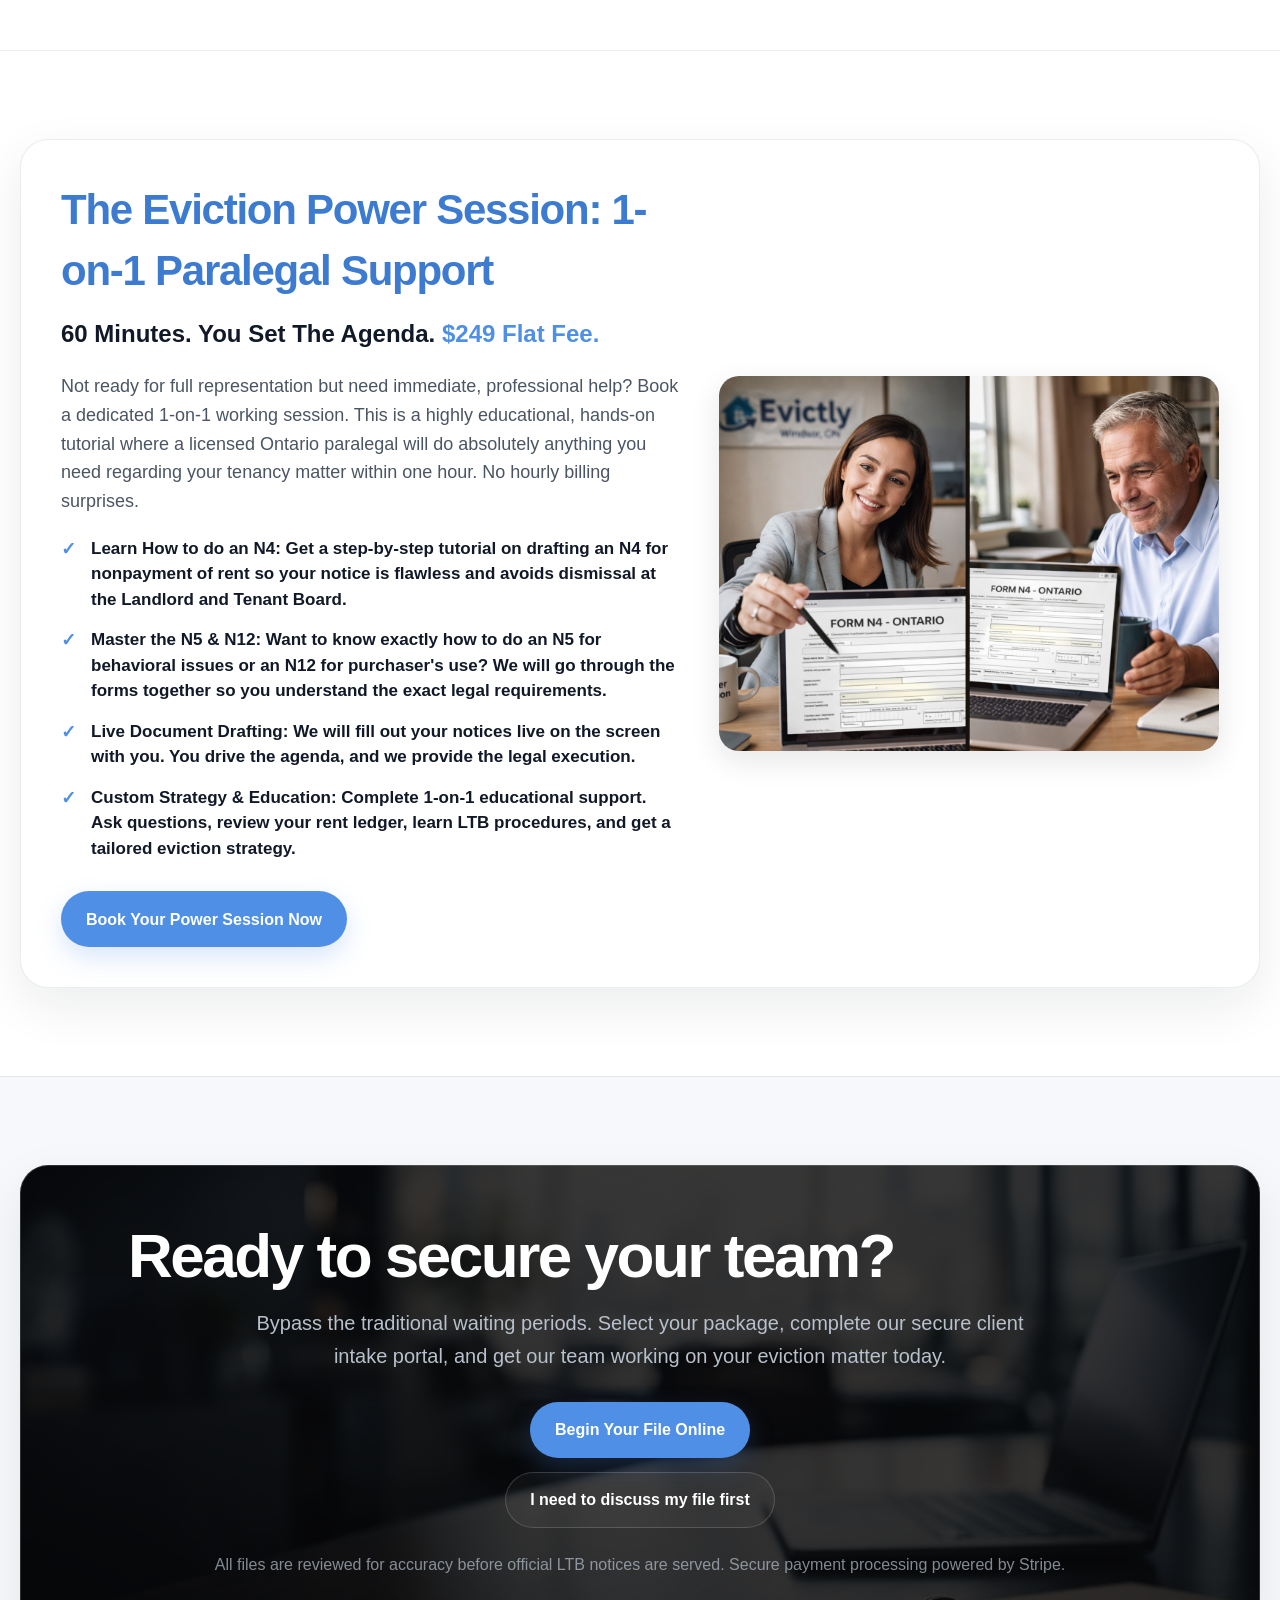
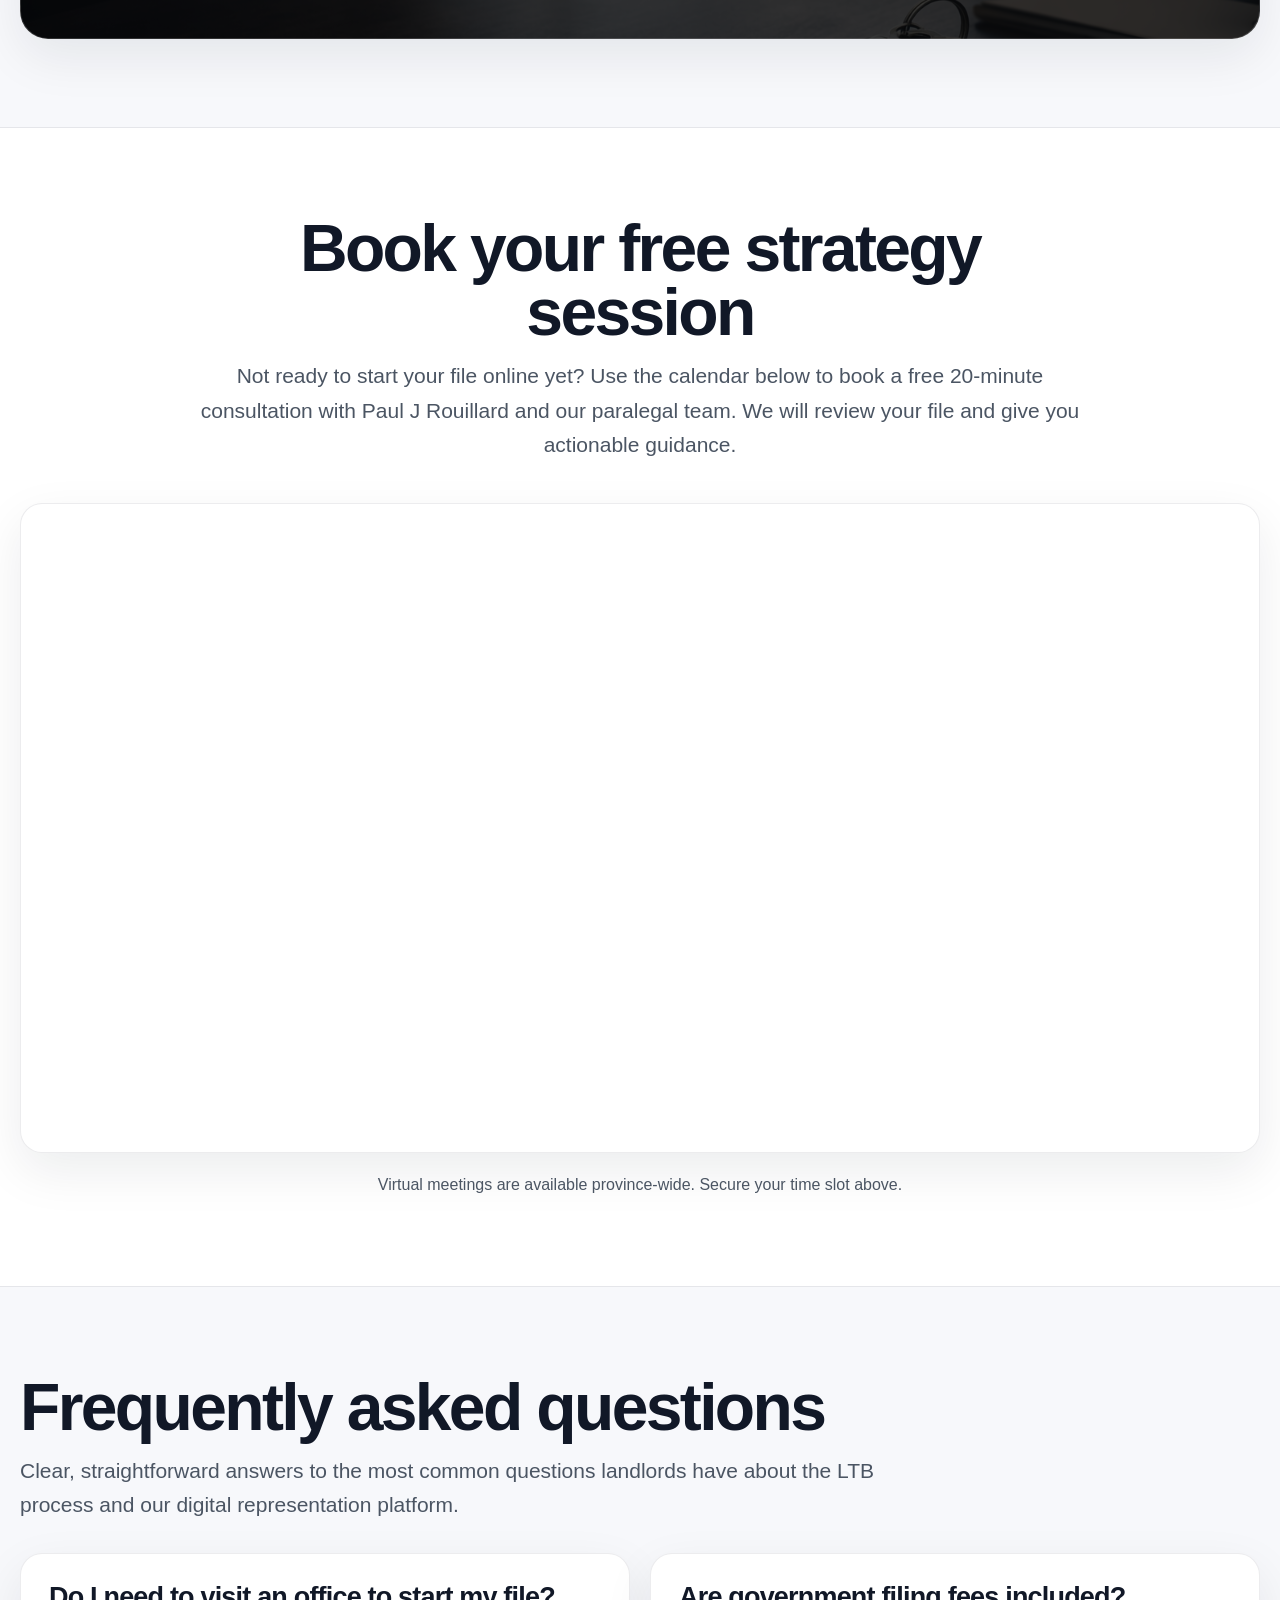
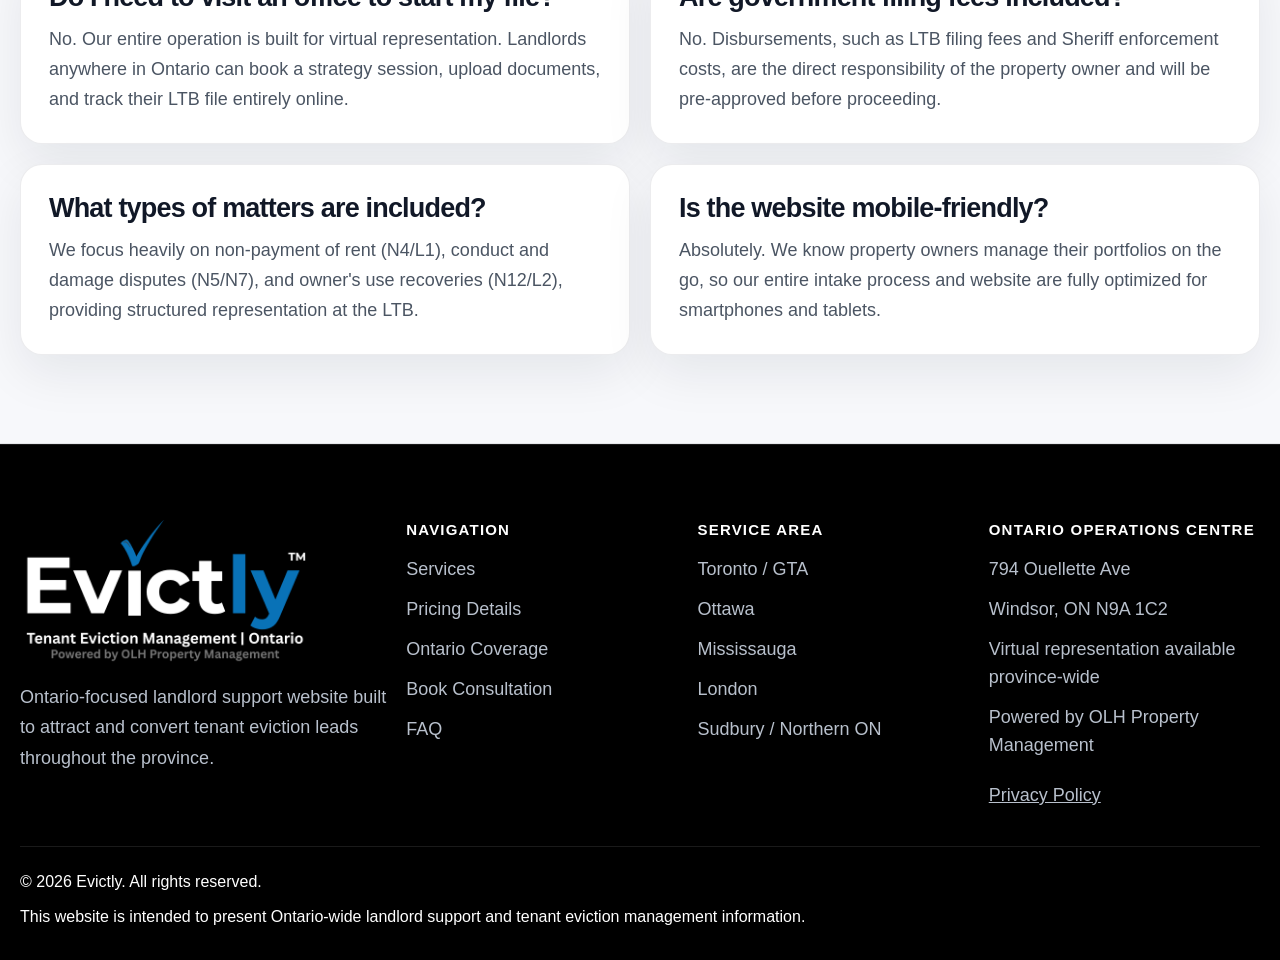
==== commit f2ae93eb: "new home" ====
--- a/index.html
+++ b/index.html
@@ -138,10 +138,11 @@
     }
     .hero-inner { position: relative; z-index: 2; width: 100%; padding: 78px 0 42px; }
     .hero-copy { max-width: 920px; }
+    .hero-kicker-wrap { display: flex; align-items: center; gap: 12px; margin-bottom: 18px; }
     .hero-kicker {
       display: inline-flex; align-items: center; min-height: 46px; padding: 0 18px; border-radius: 999px;
       border: 1px solid rgba(79, 143, 230, 0.5); background: rgba(79, 143, 230, 0.1); color: #edf3fb;
-      font-size: 15px; font-weight: 700; margin-bottom: 18px;
+      font-size: 15px; font-weight: 700; margin-bottom: 0;
     }
     .hero-powered { margin: 0 0 16px; color: #8db9ff; font-size: 14px; font-weight: 800; text-transform: uppercase; letter-spacing: 0.14em; }
     .hero h1 { margin: 0 0 18px; max-width: 900px; color: var(--white); font-size: clamp(40px, 6.5vw, 76px); line-height: 0.94; letter-spacing: -0.04em; text-wrap: balance; }
@@ -224,7 +225,6 @@
     .pricing-header h3 { font-size: 36px; color: var(--blue-dark); margin: 0 0 15px 0; letter-spacing: -0.04em;}
     .pricing-header p { font-size: 18px; color: var(--text-med); margin: 0; max-width: 800px; margin: 0 auto; line-height: 1.65;}
     
-    /* ALERT BOX FOR HOURLY WARNING */
     .alert-box { background: #fff4f4; border-left: 5px solid #ef4444; padding: 25px 30px; border-radius: 0 16px 16px 0; margin-bottom: 40px; text-align: left; box-shadow: 0 10px 30px rgba(239, 68, 68, 0.08); }
     .alert-box h4 { margin: 0 0 12px; color: #b91c1c; font-size: 22px; font-weight: 800; letter-spacing: -0.02em; }
     .alert-box p { margin: 0 0 14px; color: #111827; font-size: 16px; line-height: 1.65; }
@@ -245,7 +245,8 @@
     .calc-card .price { font-size: 36px; font-weight: 900; color: var(--text-dark); line-height: 1; }
     .calc-card .subtext { font-size: 13px; color: var(--text-med); margin-top: 8px; line-height: 1.5; }
 
-    .pricing-options { display: grid; grid-template-columns: repeat(auto-fit, minmax(300px, 1fr)); gap: 30px; margin-bottom: 30px;}
+    /* LEGAL GUARANTEE PRICING (3 COLUMNS) */
+    .pricing-options { display: grid; grid-template-columns: repeat(auto-fit, minmax(280px, 1fr)); gap: 20px; margin-bottom: 30px;}
     .price-box { background: var(--white-soft); border: 1px solid rgba(17, 24, 39, 0.08); border-radius: 20px; padding: 34px 24px; text-align: center; position: relative; display: flex; flex-direction: column; justify-content: space-between;}
     .price-box.featured { border: 2px solid var(--blue); background: var(--white); box-shadow: 0 10px 30px rgba(79, 143, 230, 0.15);}
     .price-badge { position: absolute; top: -15px; left: 50%; transform: translateX(-50%); background: var(--blue); color: white; padding: 5px 15px; border-radius: 20px; font-size: 11px; font-weight: 800; text-transform: uppercase; letter-spacing: 1px; white-space: nowrap;}
@@ -254,6 +255,31 @@
     .pricing-features h4 { margin: 0 0 20px 0; font-size: 18px; color: var(--text-dark); text-transform: uppercase; letter-spacing: 0.05em; }
     .pricing-list { margin: 0; padding-left: 20px; color: var(--text-med); font-size: 17px; line-height: 1.8; }
     .pricing-list li { margin-bottom: 10px; }
+
+    /* =======================================================
+       EVICTLY SHIELD SECTION (NEW)
+    ======================================================= */
+    .shield-section { background: var(--white); border-top: 1px solid var(--line-light); padding: 80px 0; border-bottom: 1px solid var(--line-light); }
+    .shield-grid { display: grid; gap: 40px; align-items: stretch; }
+    
+    .shield-content h2 { font-size: clamp(32px, 4vw, 46px); color: var(--blue-dark); margin: 0 0 15px; letter-spacing: -0.03em; line-height: 1.1; }
+    .shield-content .lead { font-size: 20px; color: var(--text-dark); font-weight: 600; margin-bottom: 25px; line-height: 1.5; }
+    .shield-content .eligibility { background: #fffcf0; border-left: 4px solid #f59e0b; padding: 15px 20px; border-radius: 0 12px 12px 0; margin-bottom: 25px; font-size: 15px; color: #92400e; }
+    
+    .shield-features { list-style: none; padding: 0; margin: 0 0 30px; display: grid; gap: 12px; }
+    .shield-features li { display: flex; align-items: flex-start; gap: 12px; font-size: 16px; color: var(--text-med); line-height: 1.5;}
+    .shield-features li::before { content: '✓'; color: var(--blue); font-weight: 900; font-size: 18px; margin-top: -2px;}
+    
+    .shield-upgrade { background: var(--white-soft); padding: 20px; border-radius: 16px; border: 1px solid var(--line-light); font-size: 15px; color: var(--text-dark); line-height: 1.5; }
+    
+    .shield-card { background: var(--white-card); border: 2px solid var(--blue); border-radius: 28px; padding: 40px 30px; text-align: center; box-shadow: 0 20px 40px rgba(79, 143, 230, 0.12); display: flex; flex-direction: column; justify-content: center; }
+    .shield-card img { width: 60px; height: auto; margin: 0 auto 20px; }
+    .shield-card h3 { margin: 0 0 10px; font-size: 28px; color: var(--text-dark); }
+    .shield-card .price { font-size: 52px; font-weight: 900; color: var(--text-dark); line-height: 1; margin-bottom: 5px; }
+    .shield-card .price span { font-size: 18px; color: var(--text-med); font-weight: 600; }
+    
+    .sample-letter-banner { text-align: center; margin-top: 40px; padding: 30px; background: #f4f8ff; border-radius: 20px; border: 1px dashed var(--blue); }
+    .sample-letter-banner h4 { margin: 0 0 10px; color: var(--blue-dark); font-size: 20px; }
 
     /* =======================================================
        CTA / HUBSPOT EMBED
@@ -301,11 +327,15 @@
       .grid-2, .faq-grid { grid-template-columns: repeat(2, minmax(0, 1fr)); }
       .footer-grid { grid-template-columns: 1.35fr 1fr 1fr 1fr; }
       .coverage-grid { grid-template-columns: repeat(4, minmax(0, 1fr)); }
+      .shield-features { grid-template-columns: repeat(2, 1fr); }
+    }
+    @media (min-width: 992px) {
+      .shield-grid { grid-template-columns: 1fr 380px; }
     }
     @media (min-width: 1100px) {
       .desktop-nav, .header-actions { display: flex; }
       .menu-toggle { display: none; }
-      .pricing-options { grid-template-columns: repeat(3, minmax(0, 1fr)); }
+      .pricing-options { grid-template-columns: repeat(3, minmax(0, 1fr)); } /* Kept 3 columns for Legal Guarantee */
     }
     @media (max-width: 1099px) {
       .header-inner { min-height: 104px; }
@@ -326,6 +356,7 @@
       .pricing-container { padding: 25px 20px;}
       .pricing-features { padding: 20px;}
       .alert-box { padding: 20px; border-radius: 12px; border-left-width: 4px; }
+      .shield-card { padding: 30px 20px; }
     }
   </style>
 
@@ -461,7 +492,10 @@
       <div class="container">
         <div class="hero-inner">
           <div class="hero-copy">
-            <div class="hero-kicker">Ontario's First Subscription-Based Eviction Service</div>
+            <div class="hero-kicker-wrap">
+              <img src="images/Evictly-sheild-property-management-landlord-protection.png" alt="Evictly Guard Shield" style="width: 38px; height: auto;">
+              <div class="hero-kicker" style="margin-bottom: 0;">Ontario's First Subscription-Based Eviction Service</div>
+            </div>
             <p class="hero-powered">Powered by OLH Property Management</p>
             <h1>Recover Your Property. Save Thousands on Legal Fees.</h1>
             <p>
@@ -656,10 +690,10 @@
           <div class="section-heading" style="text-align: center; margin: 0 auto 40px;">
             <h2 style="color: var(--blue-dark);">The Legal Guarantee Subscription</h2>
             <p style="max-width: 800px; margin: 0 auto; color: var(--text-dark); font-weight: 600;">
-              Right now, we are consistently securing LTB eviction orders within 3 to 4 months.
+              For landlords currently dealing with non-payment or active tenant disputes.
             </p>
             <p style="max-width: 800px; margin: 10px auto 0;">
-              Hundreds of landlords across Ontario are utilizing our subscription model to save thousands of dollars. Compare our cash-flow-friendly plans against traditional upfront legal fees below.
+              We are consistently securing LTB eviction orders within 3 to 4 months. Hundreds of landlords across Ontario are utilizing our subscription model to save thousands of dollars compared to traditional upfront legal fees.
             </p>
           </div>
 
@@ -768,29 +802,75 @@
       </div>
     </section>
 
+    <section class="shield-section" id="evictly-shield">
+      <div class="container">
+        <div class="shield-grid">
+          
+          <div class="shield-content">
+            <img src="images/Evictly-sheild-property-management-landlord-protection.png" alt="Evictly Shield Protection" style="width: 50px; height: auto; margin-bottom: 15px;">
+            <h2>Evictly Shield: Preventative Protection</h2>
+            <div class="lead">A rent monitoring and enforcement-readiness package for landlords who want peace of mind without full property management.</div>
+            
+            <div class="eligibility">
+              <strong>Eligibility:</strong> This service is strictly for properties with tenants currently in good standing. If your tenant is already behind on rent or an N4 has been issued, you must enroll in a Legal Guarantee plan above.
+            </div>
+
+            <ul class="shield-features">
+              <li>Rent collection monitoring and missed payment alerts.</li>
+              <li>Automatic reporting of positive and negative rent payments to Equifax via LandlordEzy.</li>
+              <li>Immediate N4 Notice preparation if rent is missed.</li>
+              <li>24/7 Access to your dedicated Buildium landlord portal.</li>
+              <li>Monthly income reporting and yearly tax summaries.</li>
+            </ul>
+
+            <div class="shield-upgrade">
+              <strong>Seamless Flexibility:</strong> If a tenant misses rent, the Evictly Shield easily upgrades into a Legal Guarantee plan so our paralegal team can immediately file with the LTB. Conversely, once an eviction is complete and a new reliable tenant is placed, you can downgrade back to the Shield for affordable, ongoing monitoring.
+            </div>
+          </div>
+
+          <div>
+            <div class="shield-card">
+              <h3>Evictly Shield</h3>
+              <div class="price">$79<span>/mo</span></div>
+              <p style="color: var(--text-med); font-size: 15px; margin-bottom: 25px;">Preventative rent monitoring.</p>
+              <a href="https://buy.stripe.com/3cI4gA2BFasf7Gt8f1afS09" class="btn btn-primary" target="_blank">Activate The Shield</a>
+              <p style="font-size: 12px; color: var(--text-med); margin-top: 15px;">$158 First & Last Month required today.</p>
+            </div>
+
+            <div class="sample-letter-banner">
+              <h4>See the strategy in action.</h4>
+              <p style="color: var(--text-med); font-size: 15px; margin-bottom: 15px;">Review the professional Notice of Enrollment and the educational credit-building resources we send to your tenants when you activate the Shield.</p>
+              <a href="tenant-notice.html" class="btn btn-secondary-dark" style="color: var(--blue-dark); border-color: var(--blue-dark); width: 100%;">View Sample Outreach Letter</a>
+            </div>
+          </div>
+
+        </div>
+      </div>
+    </section>
+
     <section class="section section-light" id="power-session">
-  <div class="container">
-    <div class="tech-box" style="margin-top: 0;">
-      <div class="tech-content">
-        <h2 style="color: var(--blue-dark); font-size: clamp(32px, 4vw, 42px); margin-top: 0; margin-bottom: 15px; letter-spacing: -0.03em;">The Eviction Power Session: 1-on-1 Paralegal Support</h2>
-        <div style="font-size: 24px; font-weight: 800; color: var(--text-dark); margin-bottom: 20px;">60 Minutes. You Set The Agenda. <span style="color: var(--blue);">$249 Flat Fee.</span></div>
-        <p>Not ready for full representation but need immediate, professional help? Book a dedicated 1-on-1 working session. This is a highly educational, hands-on tutorial where a licensed Ontario paralegal will do absolutely anything you need regarding your tenancy matter within one hour. No hourly billing surprises.</p>
-        <ul class="tech-list" style="margin-bottom: 30px;">
-          <li><strong>Learn How to do an N4:</strong> Get a step-by-step tutorial on drafting an N4 for nonpayment of rent so your notice is flawless and avoids dismissal at the Landlord and Tenant Board.</li>
-          <li><strong>Master the N5 & N12:</strong> Want to know exactly how to do an N5 for behavioral issues or an N12 for purchaser's use? We will go through the forms together so you understand the exact legal requirements.</li>
-          <li><strong>Live Document Drafting:</strong> We will fill out your notices live on the screen with you. You drive the agenda, and we provide the legal execution.</li>
-          <li><strong>Custom Strategy & Education:</strong> Complete 1-on-1 educational support. Ask questions, review your rent ledger, learn LTB procedures, and get a tailored eviction strategy.</li>
-        </ul>
-        <a href="https://buy.stripe.com/8x24gA9037g32m9cvhafS07" class="btn btn-primary" target="_blank">Book Your Power Session Now</a>
-      </div>
-
-      <div style="flex: 1; max-width: 500px; width: 100%;">
-        <img src="images/ontario-tenant-eviction-paralegal-video-call-n4-form-landlord-consultation.png" alt="1-on-1 virtual paralegal support, LTB form N4 tutorial and landlord consultation Ontario" style="width: 100%; height: auto; border-radius: 20px; box-shadow: 0 10px 30px rgba(17, 24, 39, 0.1); object-fit: cover; aspect-ratio: 4/3;" />
-      </div>
-
-    </div>
-  </div>
-</section>
+      <div class="container">
+        <div class="tech-box" style="margin-top: 0;">
+          <div class="tech-content">
+            <h2 style="color: var(--blue-dark); font-size: clamp(32px, 4vw, 42px); margin-top: 0; margin-bottom: 15px; letter-spacing: -0.03em;">The Eviction Power Session: 1-on-1 Paralegal Support</h2>
+            <div style="font-size: 24px; font-weight: 800; color: var(--text-dark); margin-bottom: 20px;">60 Minutes. You Set The Agenda. <span style="color: var(--blue);">$249 Flat Fee.</span></div>
+            <p>Not ready for full representation but need immediate, professional help? Book a dedicated 1-on-1 working session. This is a highly educational, hands-on tutorial where a licensed Ontario paralegal will do absolutely anything you need regarding your tenancy matter within one hour. No hourly billing surprises.</p>
+            <ul class="tech-list" style="margin-bottom: 30px;">
+              <li><strong>Learn How to do an N4:</strong> Get a step-by-step tutorial on drafting an N4 for nonpayment of rent so your notice is flawless and avoids dismissal at the Landlord and Tenant Board.</li>
+              <li><strong>Master the N5 & N12:</strong> Want to know exactly how to do an N5 for behavioral issues or an N12 for purchaser's use? We will go through the forms together so you understand the exact legal requirements.</li>
+              <li><strong>Live Document Drafting:</strong> We will fill out your notices live on the screen with you. You drive the agenda, and we provide the legal execution.</li>
+              <li><strong>Custom Strategy & Education:</strong> Complete 1-on-1 educational support. Ask questions, review your rent ledger, learn LTB procedures, and get a tailored eviction strategy.</li>
+            </ul>
+            <a href="https://buy.stripe.com/8x24gA9037g32m9cvhafS07" class="btn btn-primary" target="_blank">Book Your Power Session Now</a>
+          </div>
+
+          <div style="flex: 1; max-width: 500px; width: 100%;">
+            <img src="images/ontario-tenant-eviction-paralegal-video-call-n4-form-landlord-consultation.png" alt="1-on-1 virtual paralegal support, LTB form N4 tutorial and landlord consultation Ontario" style="width: 100%; height: auto; border-radius: 20px; box-shadow: 0 10px 30px rgba(17, 24, 39, 0.1); object-fit: cover; aspect-ratio: 4/3;" />
+          </div>
+
+        </div>
+      </div>
+    </section>
 
     <section class="section section-soft" id="start-file">
       <div class="container">
@@ -962,5 +1042,4 @@
     }
   </script>
 </body>
-</html>
-```+</html>
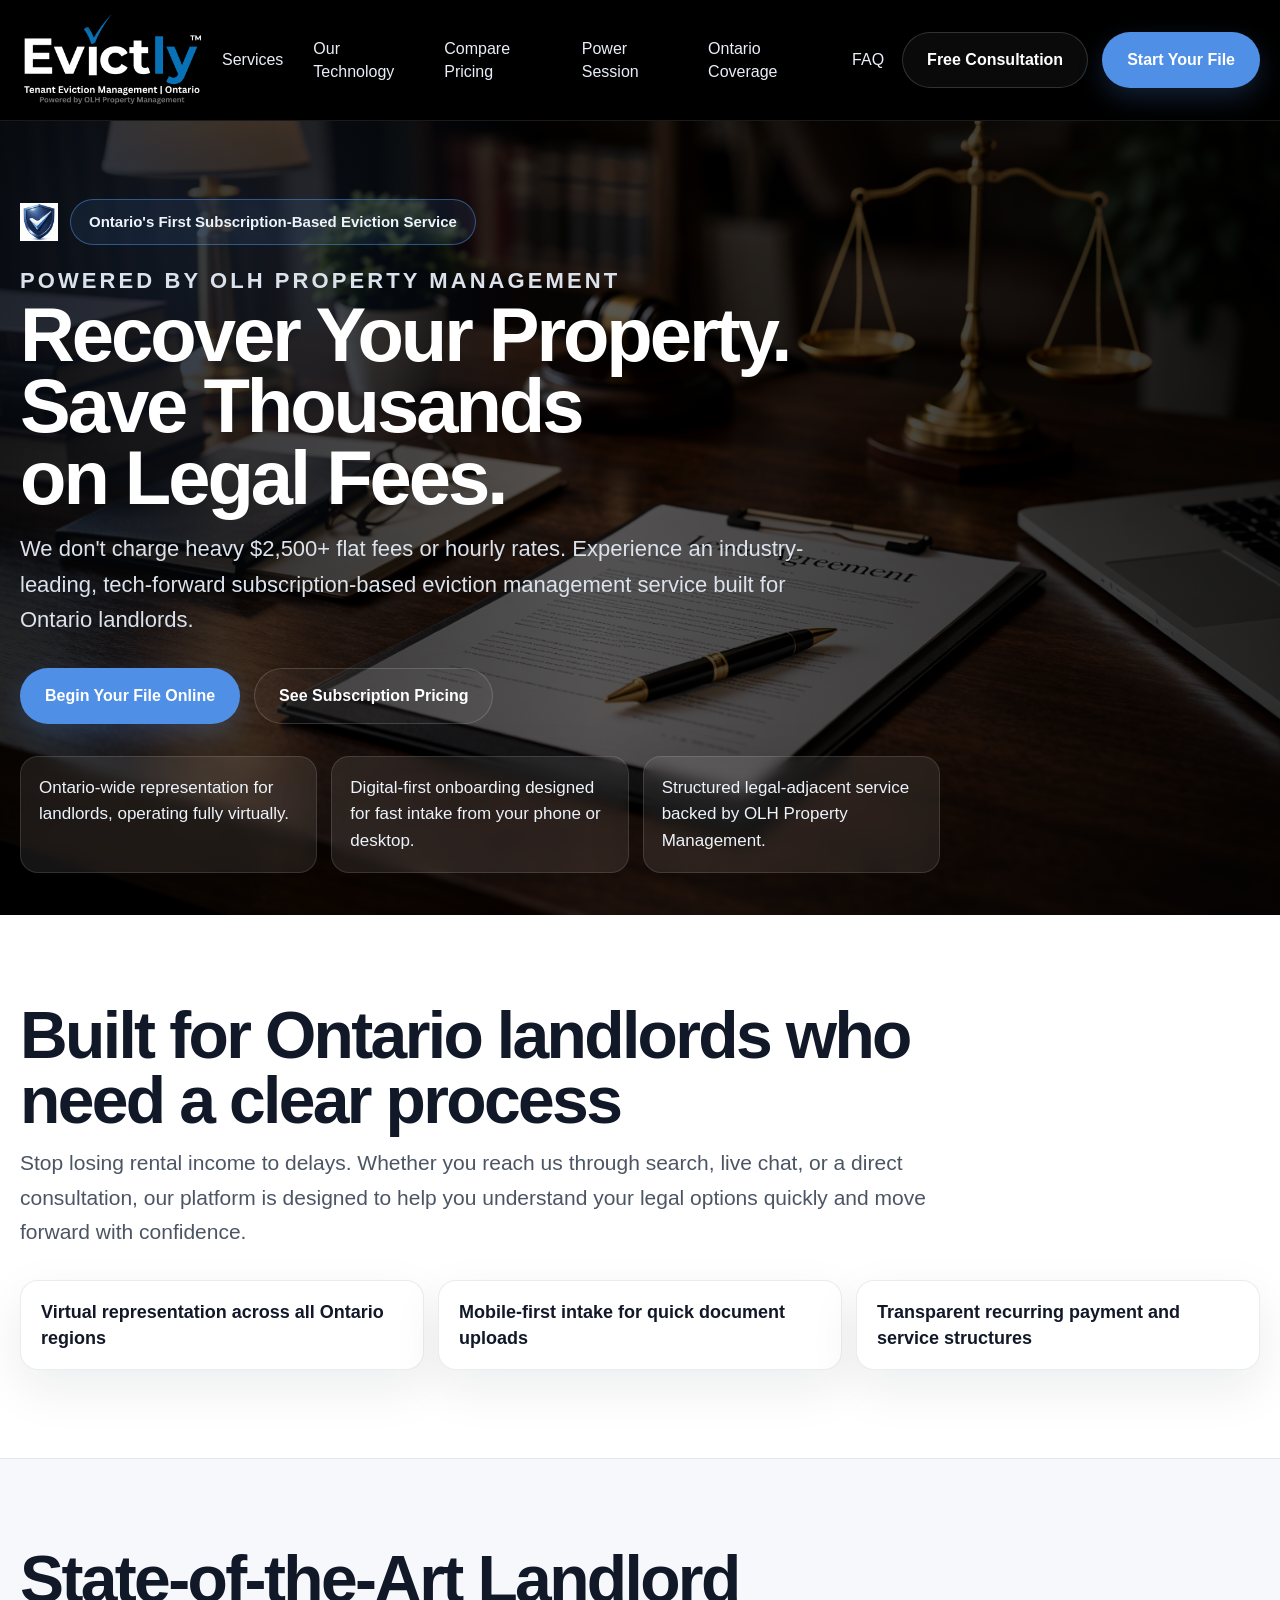
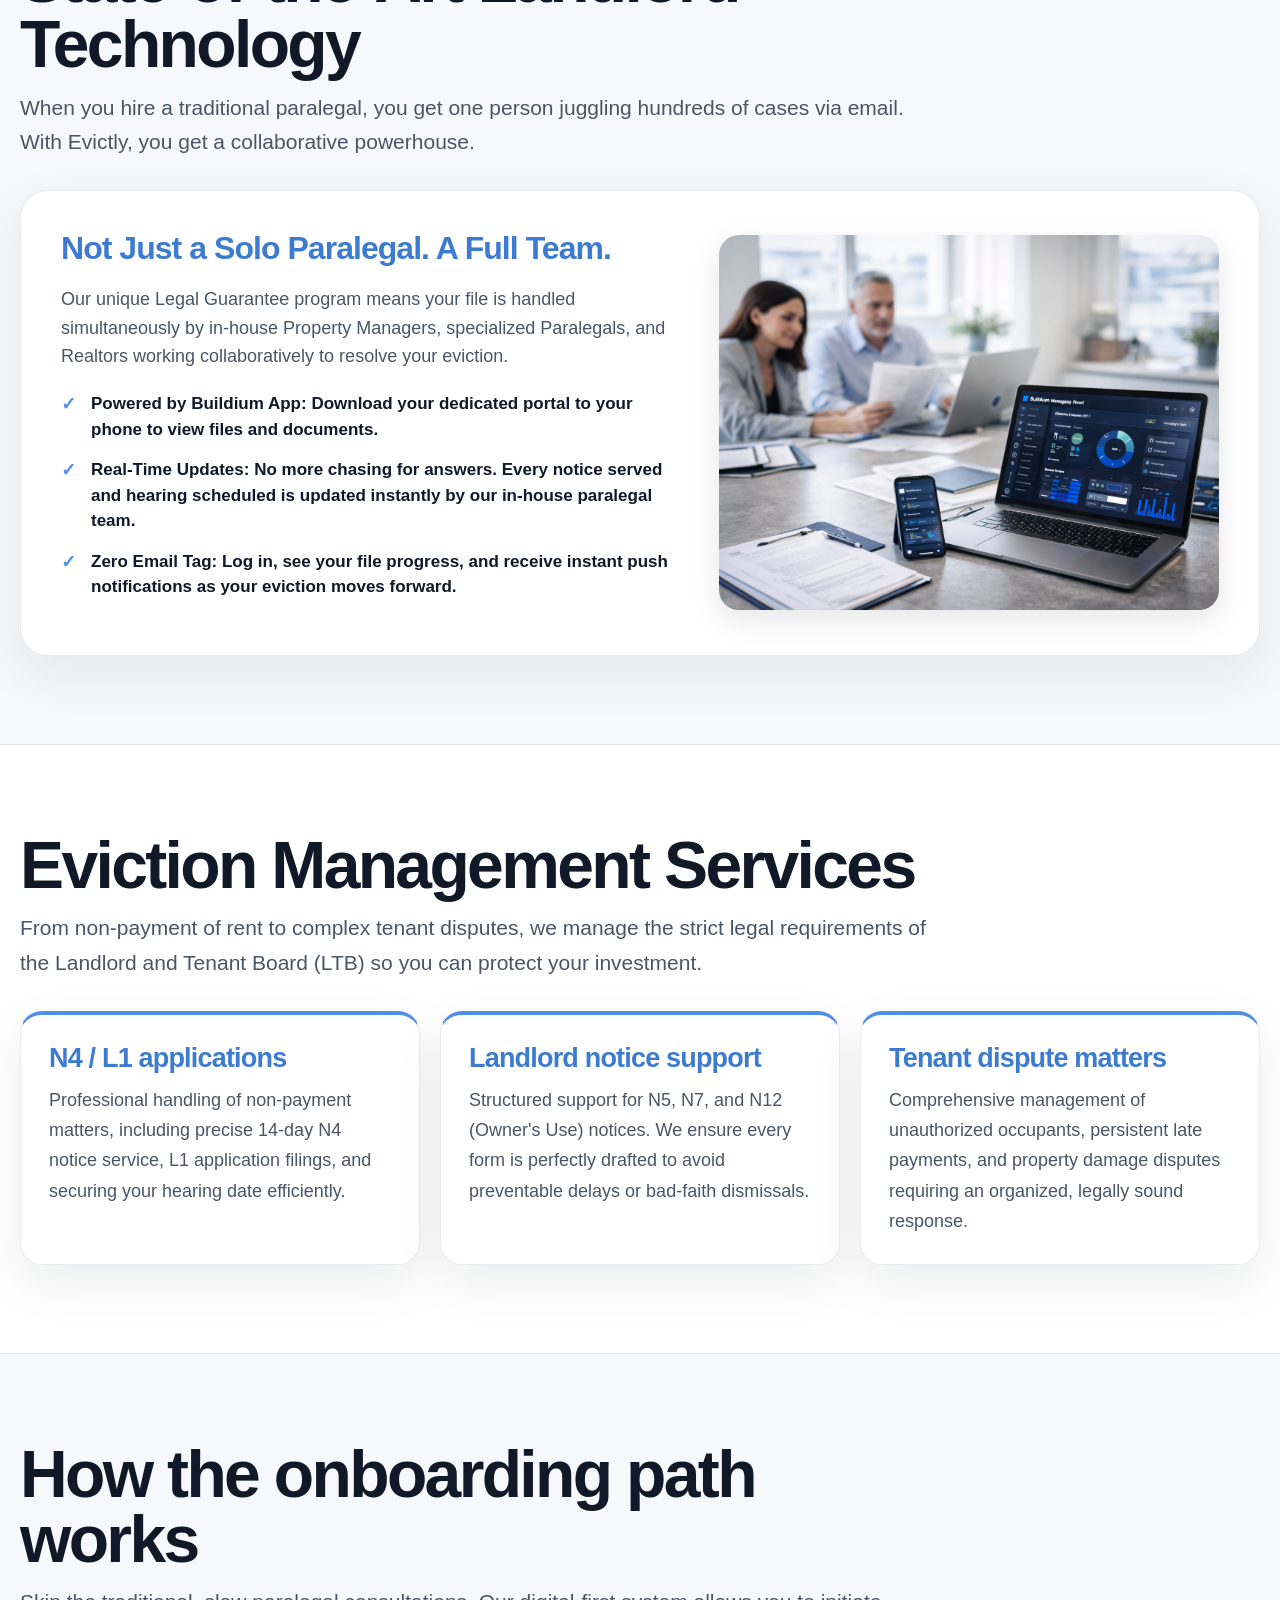
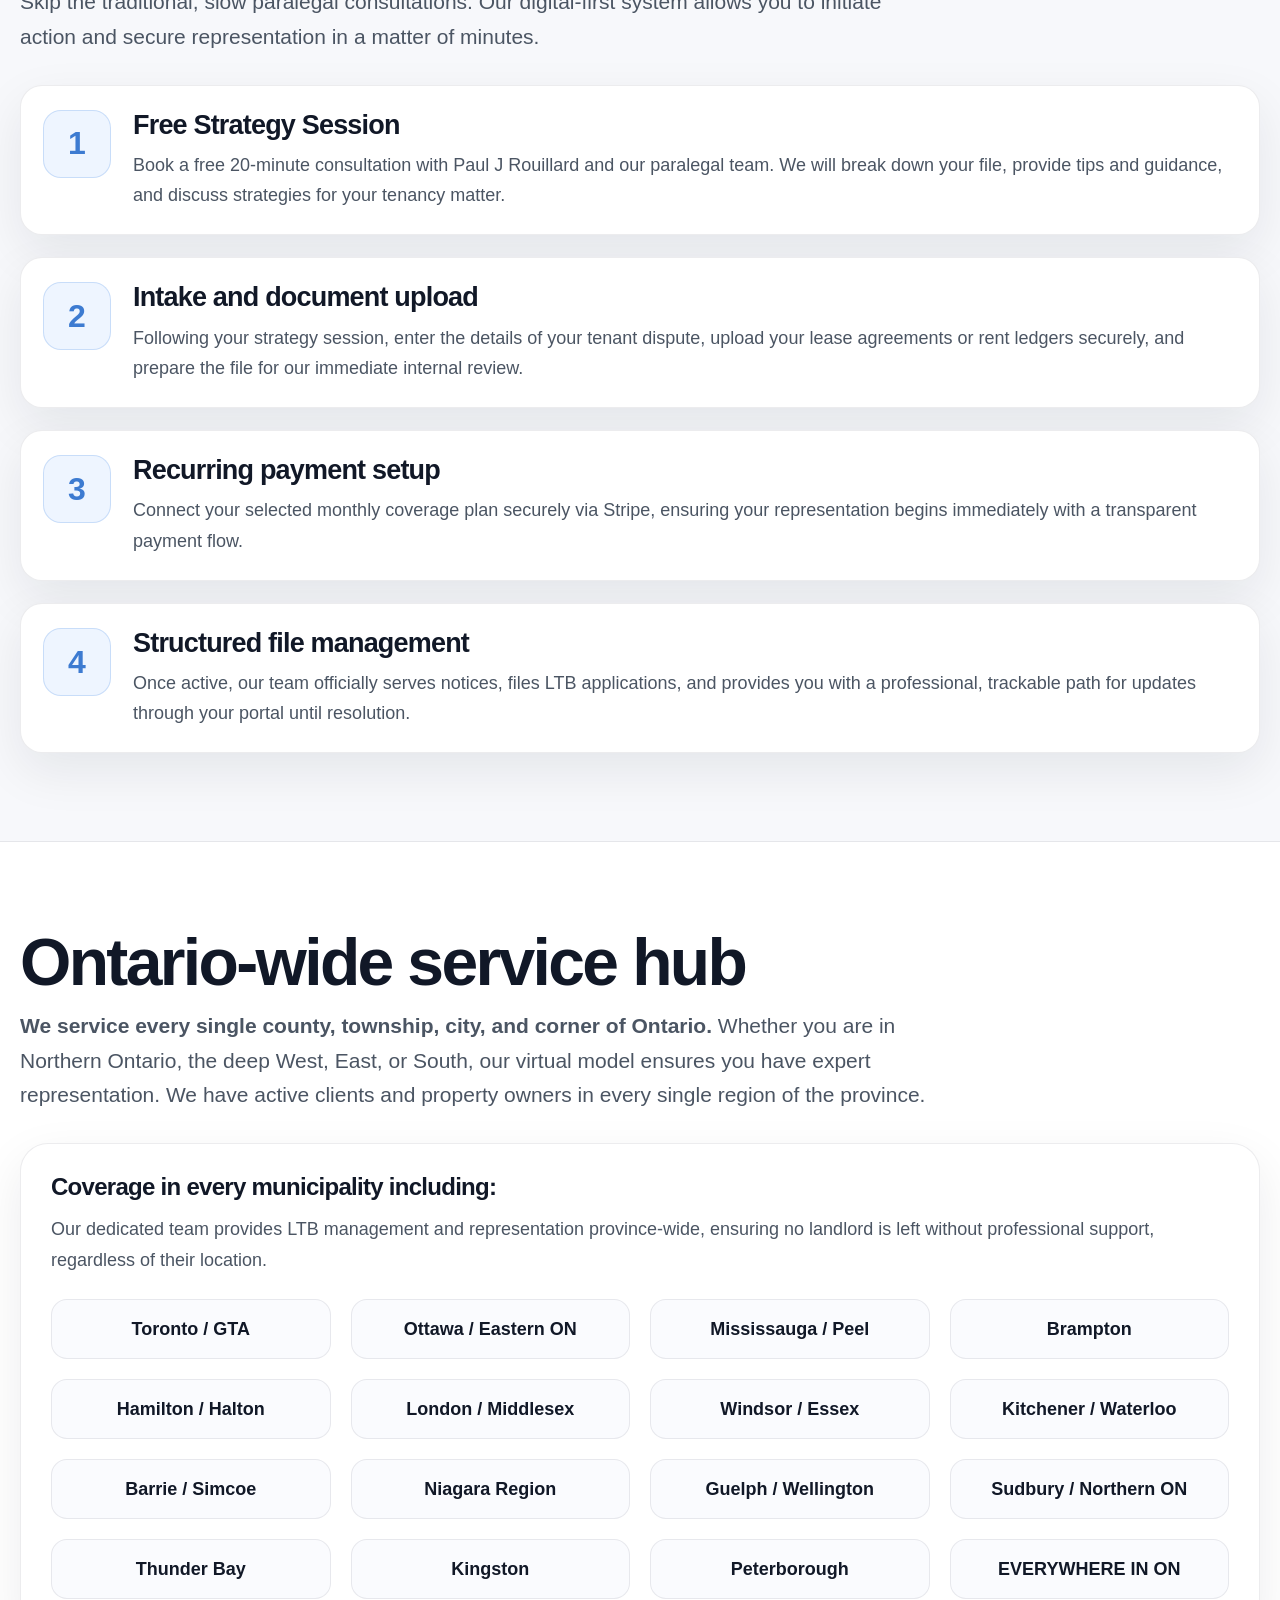
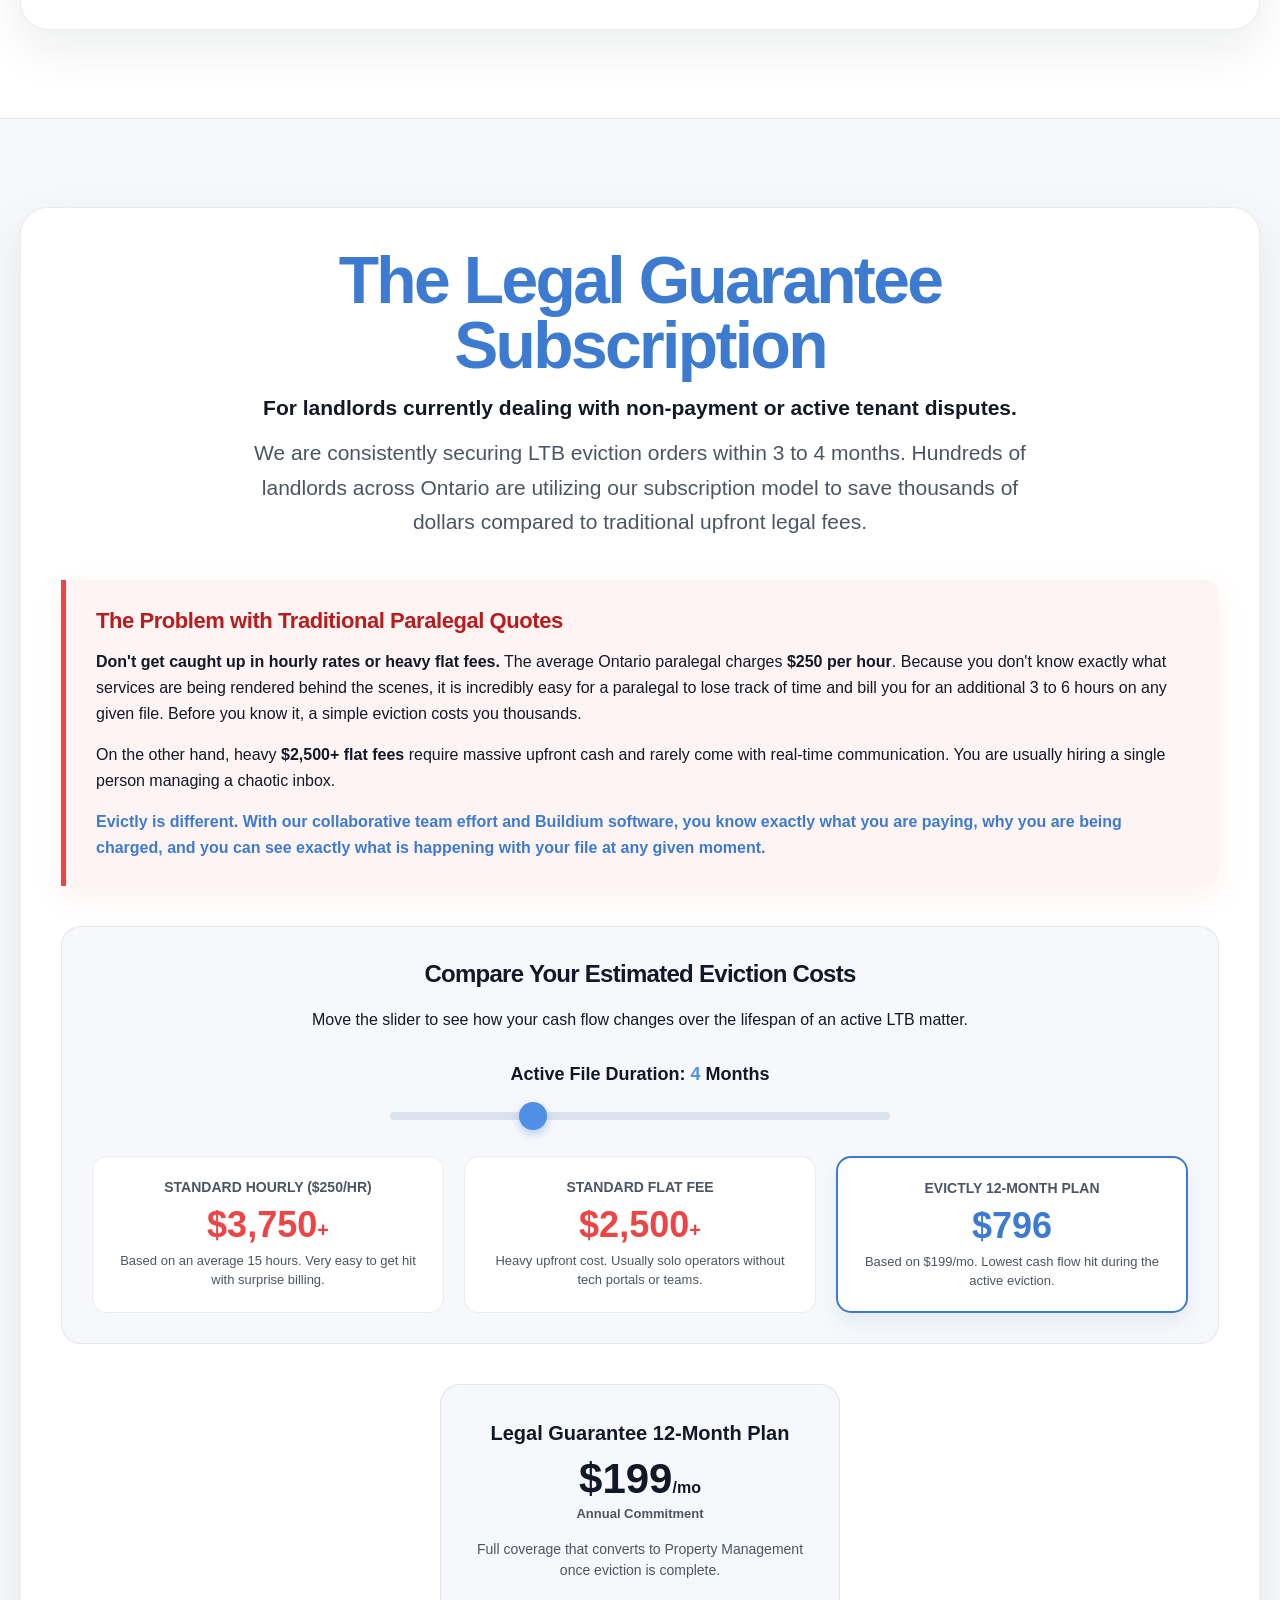
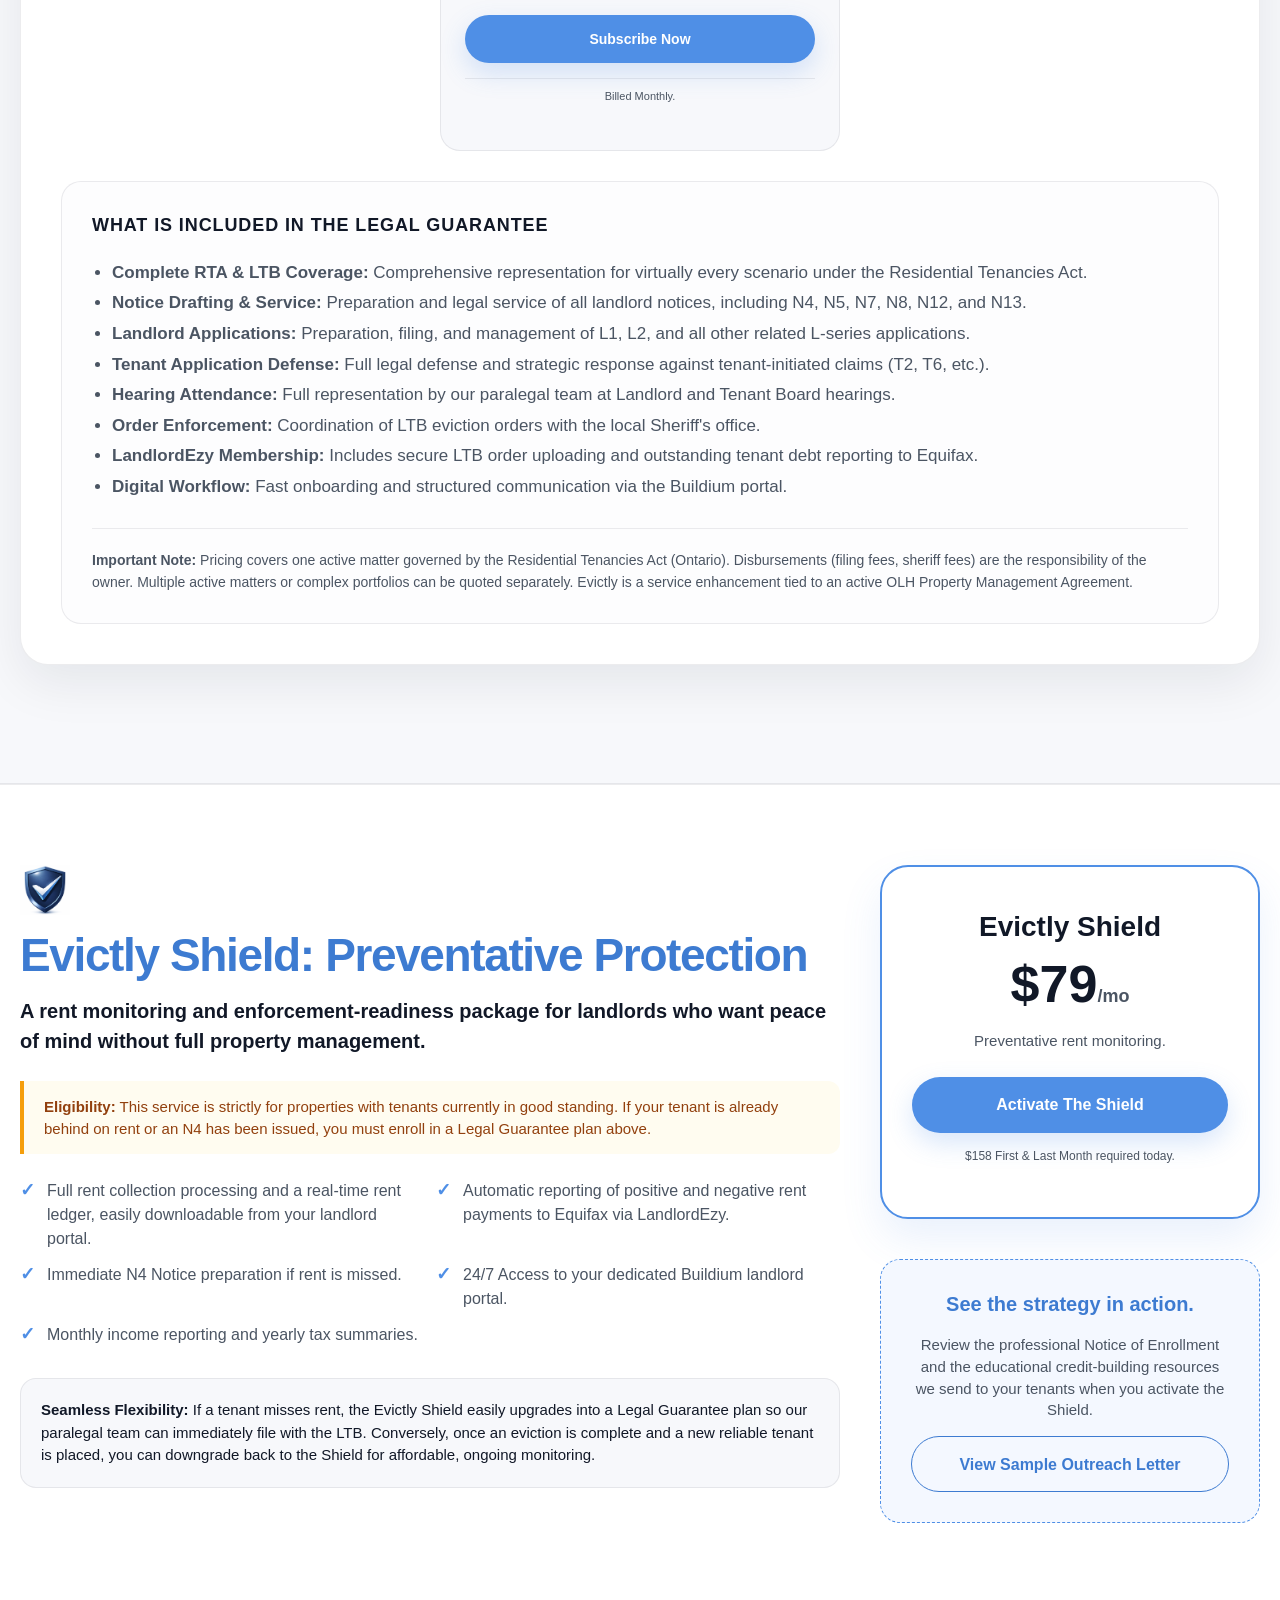
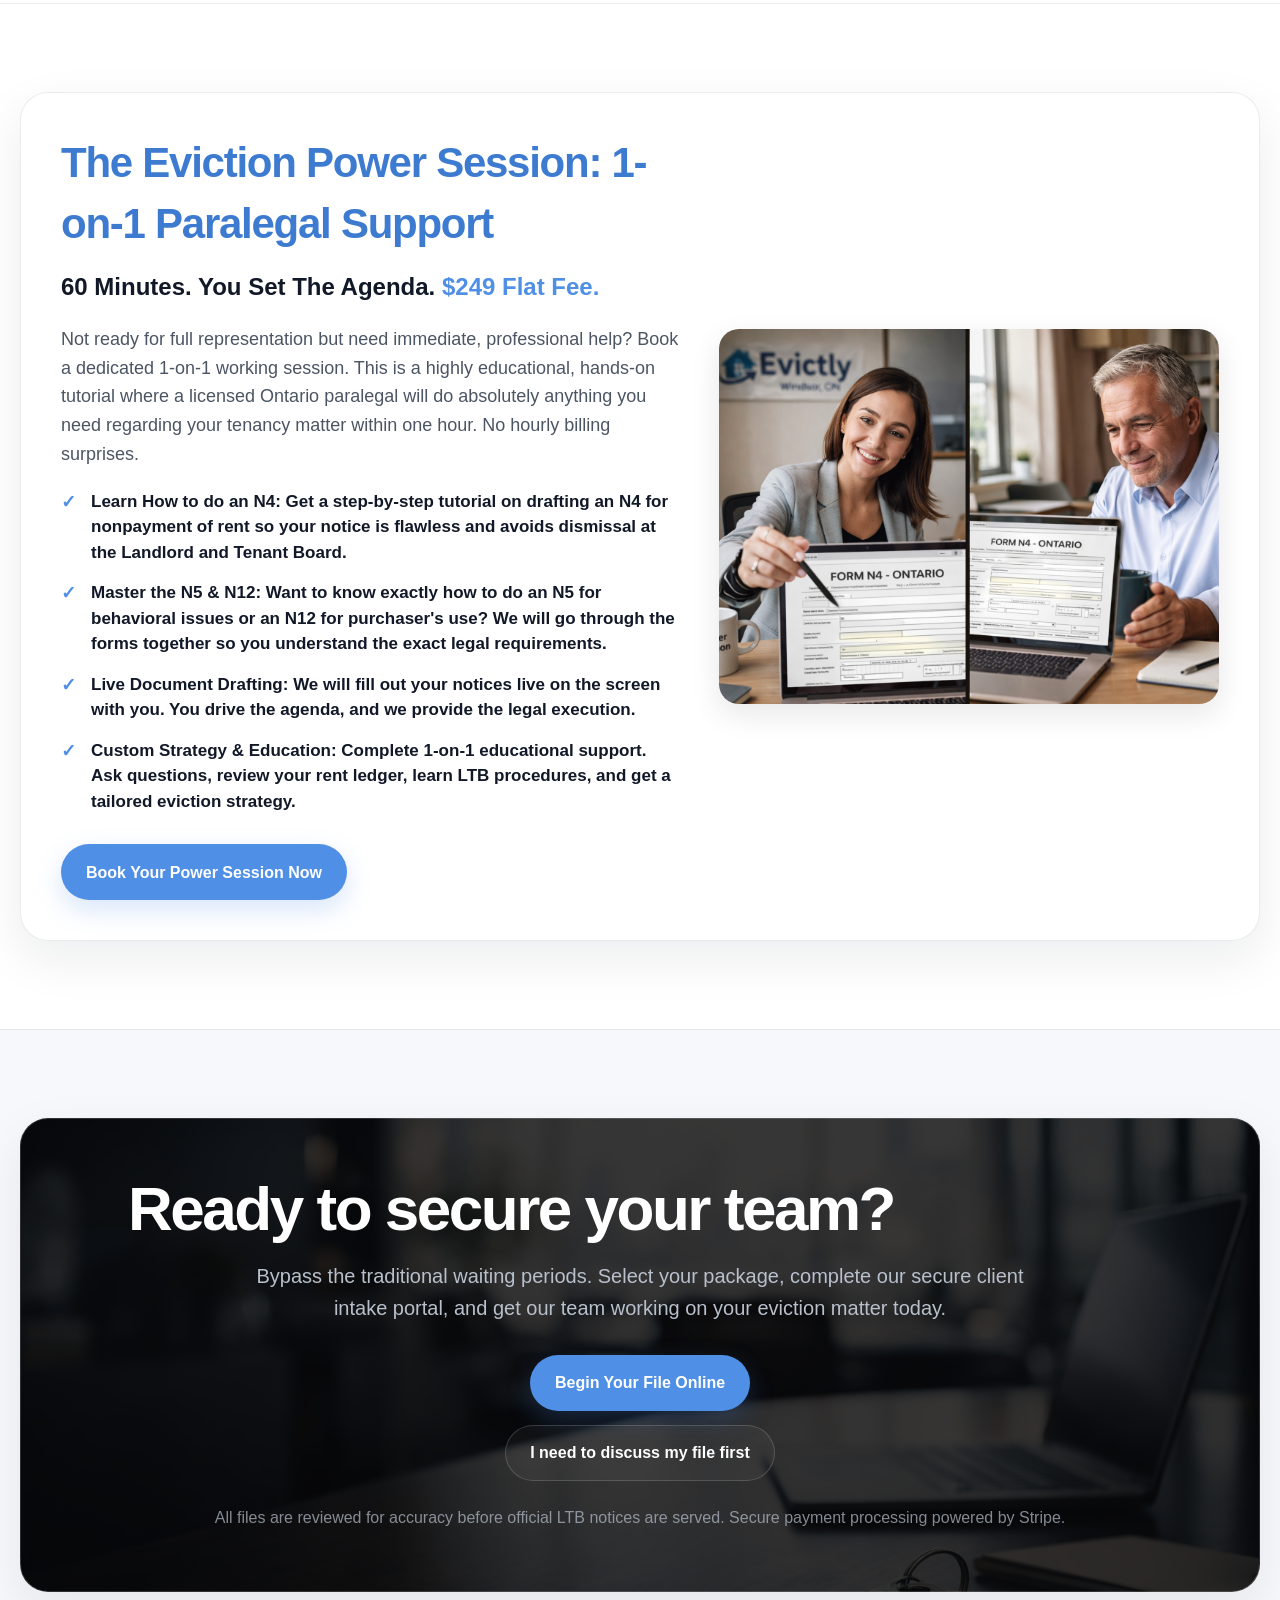
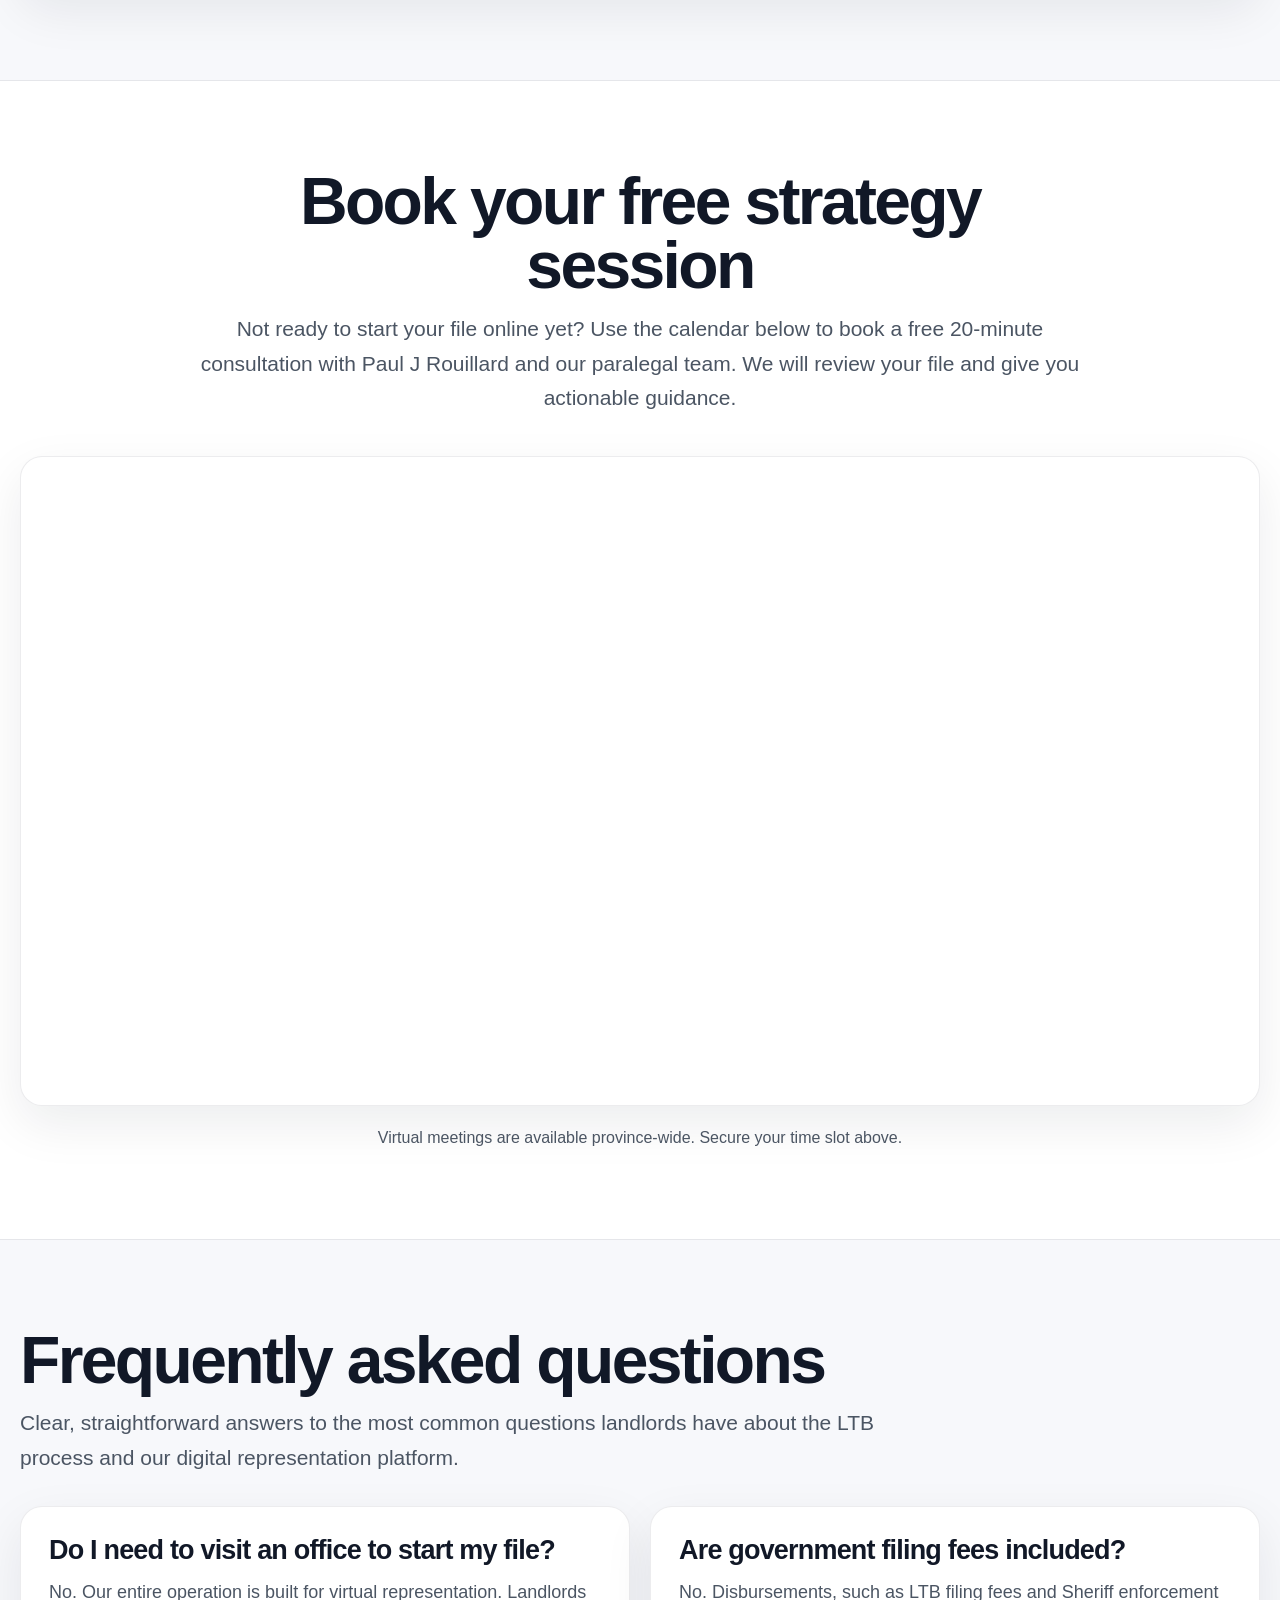
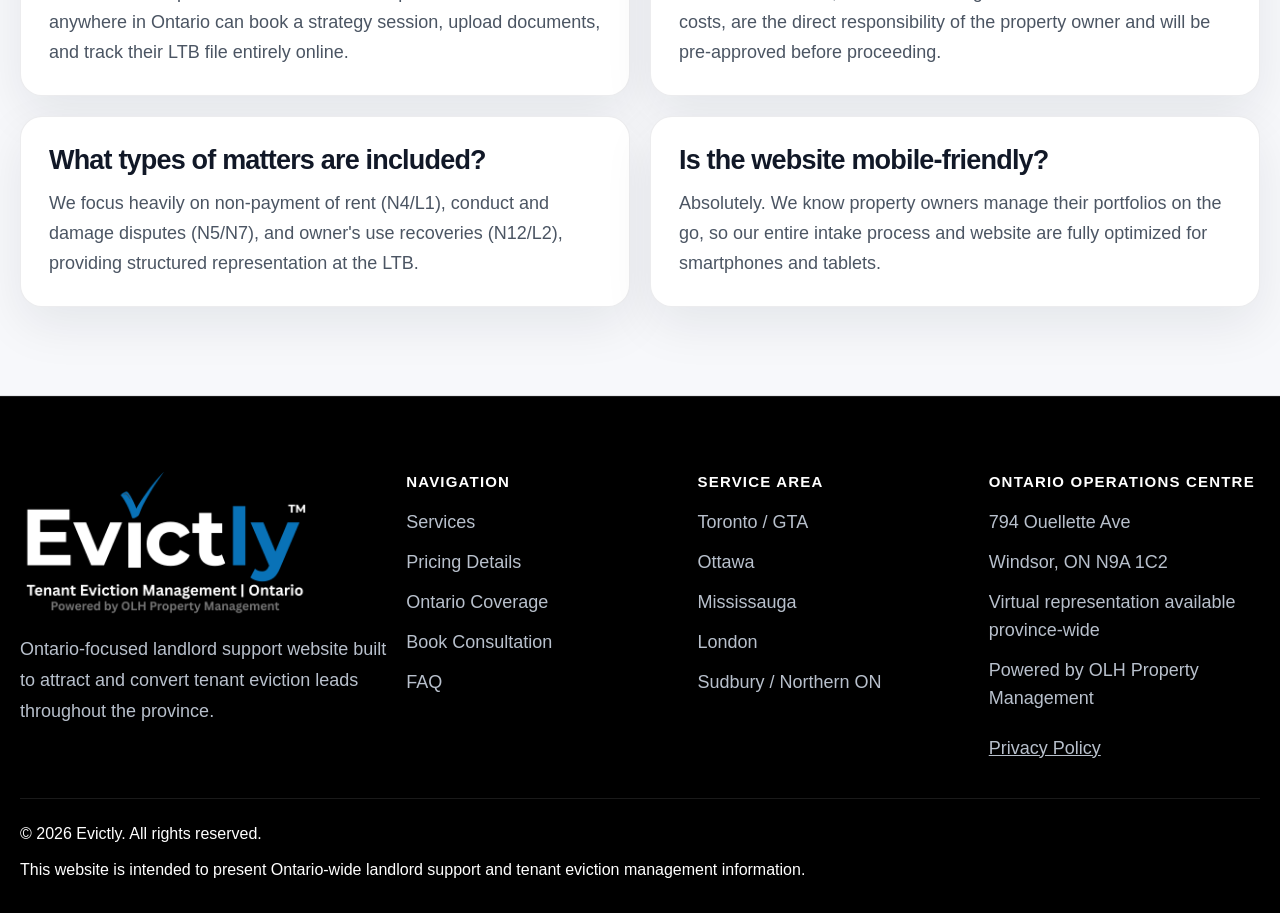
==== commit cf7246bb: "update packages" ====
--- a/index.html
+++ b/index.html
@@ -245,9 +245,9 @@
     .calc-card .price { font-size: 36px; font-weight: 900; color: var(--text-dark); line-height: 1; }
     .calc-card .subtext { font-size: 13px; color: var(--text-med); margin-top: 8px; line-height: 1.5; }
 
-    /* LEGAL GUARANTEE PRICING (3 COLUMNS) */
-    .pricing-options { display: grid; grid-template-columns: repeat(auto-fit, minmax(280px, 1fr)); gap: 20px; margin-bottom: 30px;}
-    .price-box { background: var(--white-soft); border: 1px solid rgba(17, 24, 39, 0.08); border-radius: 20px; padding: 34px 24px; text-align: center; position: relative; display: flex; flex-direction: column; justify-content: space-between;}
+    /* LEGAL GUARANTEE PRICING */
+    .pricing-options { display: flex; justify-content: center; gap: 20px; margin-bottom: 30px;}
+    .price-box { background: var(--white-soft); border: 1px solid rgba(17, 24, 39, 0.08); border-radius: 20px; padding: 34px 24px; text-align: center; position: relative; display: flex; flex-direction: column; justify-content: space-between; width: 100%; max-width: 400px;}
     .price-box.featured { border: 2px solid var(--blue); background: var(--white); box-shadow: 0 10px 30px rgba(79, 143, 230, 0.15);}
     .price-badge { position: absolute; top: -15px; left: 50%; transform: translateX(-50%); background: var(--blue); color: white; padding: 5px 15px; border-radius: 20px; font-size: 11px; font-weight: 800; text-transform: uppercase; letter-spacing: 1px; white-space: nowrap;}
     
@@ -335,7 +335,6 @@
     @media (min-width: 1100px) {
       .desktop-nav, .header-actions { display: flex; }
       .menu-toggle { display: none; }
-      .pricing-options { grid-template-columns: repeat(3, minmax(0, 1fr)); } /* Kept 3 columns for Legal Guarantee */
     }
     @media (max-width: 1099px) {
       .header-inner { min-height: 104px; }
@@ -453,7 +452,7 @@
         </nav>
 
         <div class="header-actions">
-          <a class="btn btn-secondary-dark" href="#book-strategy">Free Consultation</a>
+          <a class="btn btn-secondary-dark" href="#pricing">Free Consultation</a>
           <a class="btn btn-primary" href="#start-file">Start Your File</a>
         </div>
 
@@ -479,7 +478,7 @@
           <a href="#book-strategy">Free Consultation</a>
         </div>
         <div class="mobile-actions">
-          <a class="btn btn-secondary-dark" href="#book-strategy">Free Consultation</a>
+          <a class="btn btn-secondary-dark" href="#pricing">Free Consultation</a>
           <a class="btn btn-primary" href="#start-file">Start Your File</a>
         </div>
       </div>
@@ -724,11 +723,6 @@
                 <div class="price" style="color: #ef4444;">$2,500<span style="font-size: 20px;">+</span></div>
                 <div class="subtext">Heavy upfront cost. Usually solo operators without tech portals or teams.</div>
               </div>
-              <div class="calc-card highlight">
-                <div class="title">Evictly Month-to-Month</div>
-                <div class="price" id="calcMonthly" style="color: var(--blue);">$996</div>
-                <div class="subtext">Based on $249/mo (4-mo min). Highest flexibility.</div>
-              </div>
               <div class="calc-card highlight-dark">
                 <div class="title">Evictly 12-Month Plan</div>
                 <div class="price" id="calcAnnual" style="color: var(--blue-dark);">$796</div>
@@ -738,19 +732,6 @@
           </div>
 
           <div class="pricing-options">
-            
-            <div class="price-box">
-              <div>
-                <h4 style="font-size: 20px; margin: 0 0 10px; color: var(--text-dark);">Legal Guarantee Month-to-Month</h4>
-                <div style="font-size: 42px; font-weight: 900; line-height: 1; margin-bottom: 5px; color: var(--text-dark);">$249<span style="font-size: 16px;">/mo</span></div>
-                <div style="font-size: 13px; color: var(--text-med); margin-bottom: 15px; font-weight: 600;">4-Month Minimum</div>
-                <p style="color: var(--text-med); font-size: 14px; line-height: 1.5;">Professional LTB management that perfectly aligns with standard file timelines.</p>
-              </div>
-              <div style="margin-top: 20px;">
-                <a href="https://buy.stripe.com/7sY4gA5NR7g32m92UHafS05" class="btn btn-primary" target="_blank" style="width: 100%; min-height: 48px; font-size: 14px; margin-bottom: 10px;">Subscribe Now</a>
-                <p style="font-size: 11px; color: var(--text-med); border-top: 1px solid var(--line-light); padding-top: 10px; margin-top: 5px;">First & last month required.</p>
-              </div>
-            </div>
 
             <div class="price-box">
               <div>
@@ -762,21 +743,6 @@
               <div style="margin-top: 20px;">
                 <a href="https://buy.stripe.com/28EfZi1xB1VJ3qdan9afS06" class="btn btn-primary" target="_blank" style="width: 100%; min-height: 48px; font-size: 14px; margin-bottom: 10px;">Subscribe Now</a>
                 <p style="font-size: 11px; color: var(--text-med); border-top: 1px solid var(--line-light); padding-top: 10px; margin-top: 5px;">Billed Monthly.</p>
-              </div>
-            </div>
-
-            <div class="price-box featured">
-              <div class="price-badge" style="background: #ef4444;">SAVE $939 UPFRONT</div>
-              <div>
-                <h4 style="font-size: 20px; margin: 0 0 10px; color: var(--text-dark);">Legal Guarantee Annual Pass</h4>
-                <div style="font-size: 15px; text-decoration: line-through; color: #ef4444; font-weight: 700;">$2,388</div>
-                <div style="font-size: 48px; font-weight: 900; line-height: 1; margin-bottom: 5px; color: var(--text-dark);">$1,449</div>
-                <div style="font-size: 13px; color: var(--text-med); margin-bottom: 15px; font-weight: 600;">One-Year Paid Upfront</div>
-                <p style="color: var(--text-dark); font-size: 14px; line-height: 1.5; font-weight: 700;">All-Inclusive LTB coverage for landlords who want the absolute lowest cost.</p>
-              </div>
-              <div style="margin-top: 20px;">
-                <a href="https://buy.stripe.com/bJedRaforasfgcZan9afS08" class="btn btn-primary" target="_blank" style="width: 100%; min-height: 48px; font-size: 14px; margin-bottom: 10px; background: #111827;">Get Annual Pass</a>
-                <p style="font-size: 11px; color: var(--text-med); border-top: 1px solid var(--line-light); padding-top: 10px; margin-top: 5px;">Best Value Choice.</p>
               </div>
             </div>
 
@@ -816,7 +782,7 @@
             </div>
 
             <ul class="shield-features">
-              <li>Rent collection monitoring and missed payment alerts.</li>
+              <li>Full rent collection processing and a real-time rent ledger, easily downloadable from your landlord portal.</li>
               <li>Automatic reporting of positive and negative rent payments to Equifax via LandlordEzy.</li>
               <li>Immediate N4 Notice preparation if rent is missed.</li>
               <li>24/7 Access to your dedicated Buildium landlord portal.</li>
@@ -1023,7 +989,6 @@
     // Cost Calculator Logic
     const slider = document.getElementById("costSlider");
     const monthDisplay = document.getElementById("monthDisplay");
-    const calcMonthly = document.getElementById("calcMonthly");
     const calcAnnual = document.getElementById("calcAnnual");
 
     if(slider) {
@@ -1031,10 +996,6 @@
         let months = parseInt(this.value);
         monthDisplay.textContent = months;
         
-        // Month-to-Month logic (minimum 4 months billed)
-        let mmCost = Math.max(4, months) * 249;
-        calcMonthly.textContent = "$" + mmCost.toLocaleString();
-        
         // 12-Month Plan logic (shows cash flow over X months)
         let annualCost = months * 199;
         calcAnnual.textContent = "$" + annualCost.toLocaleString();
